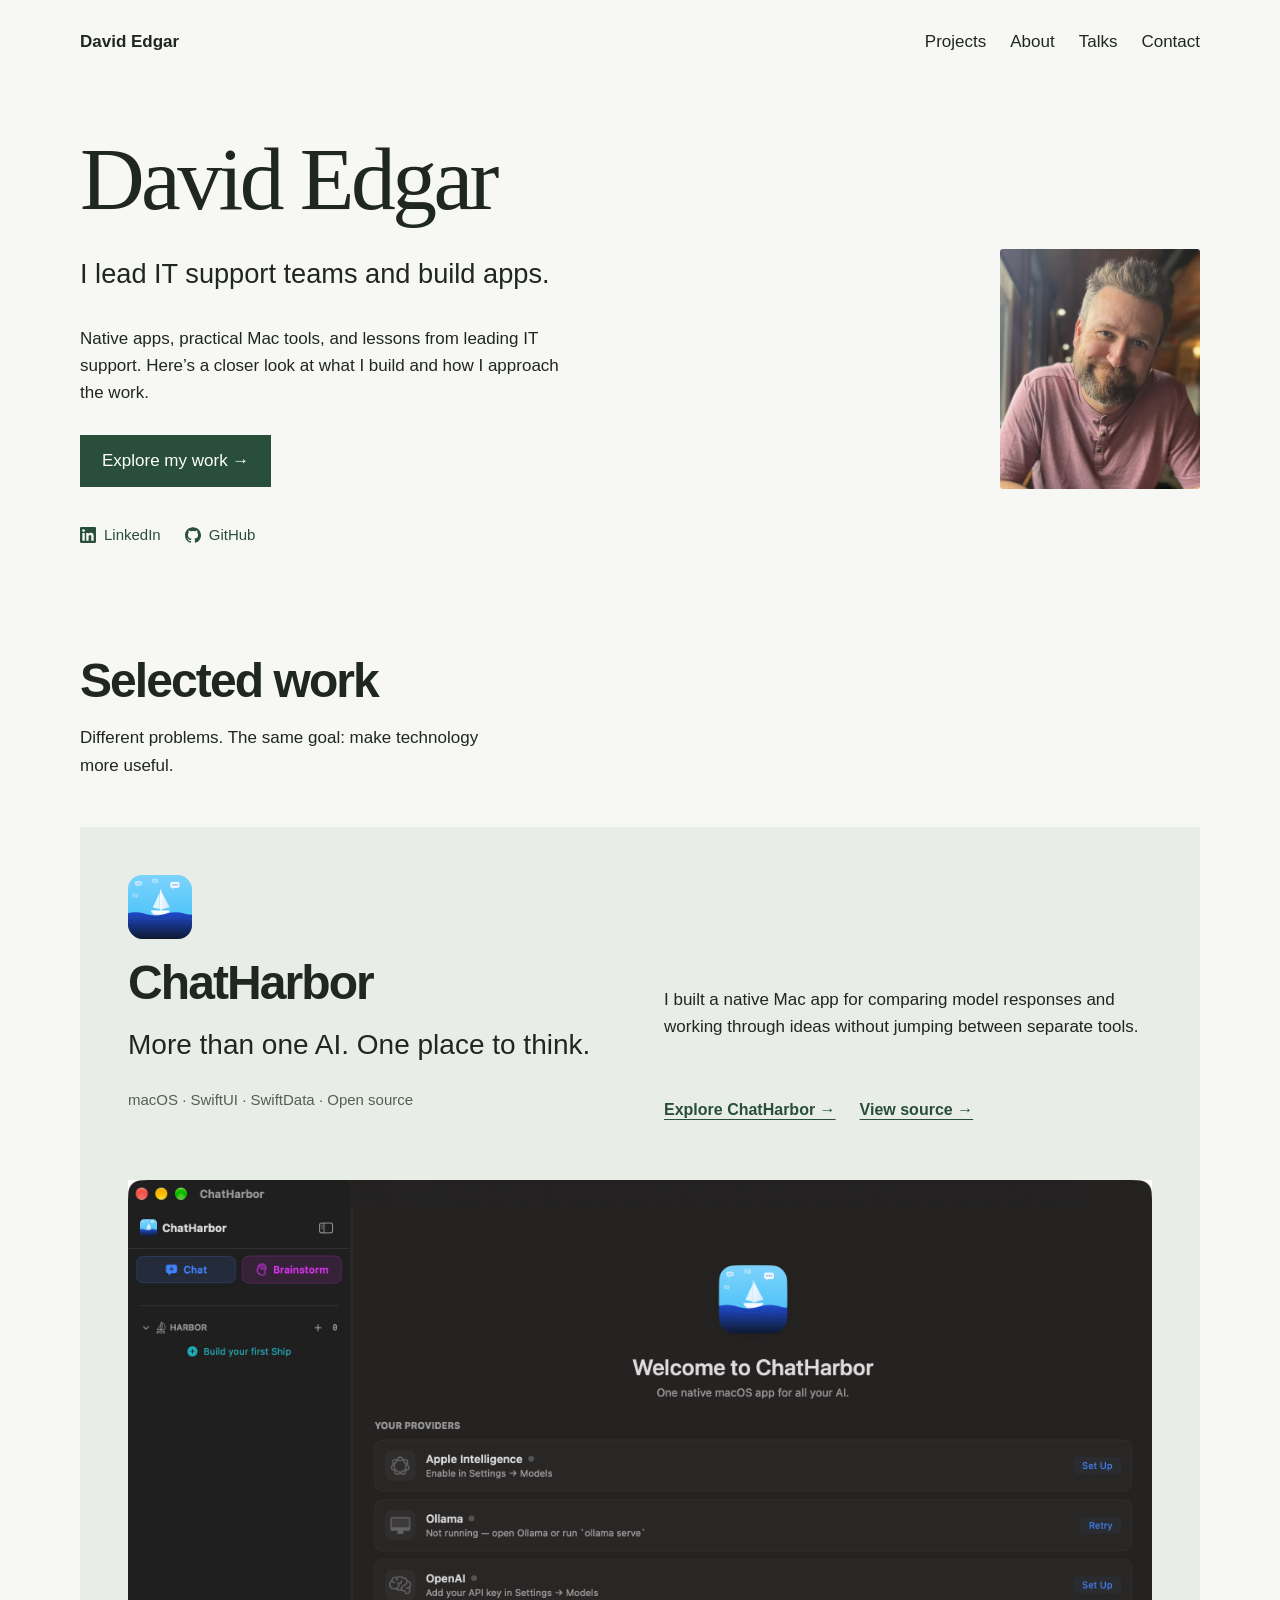
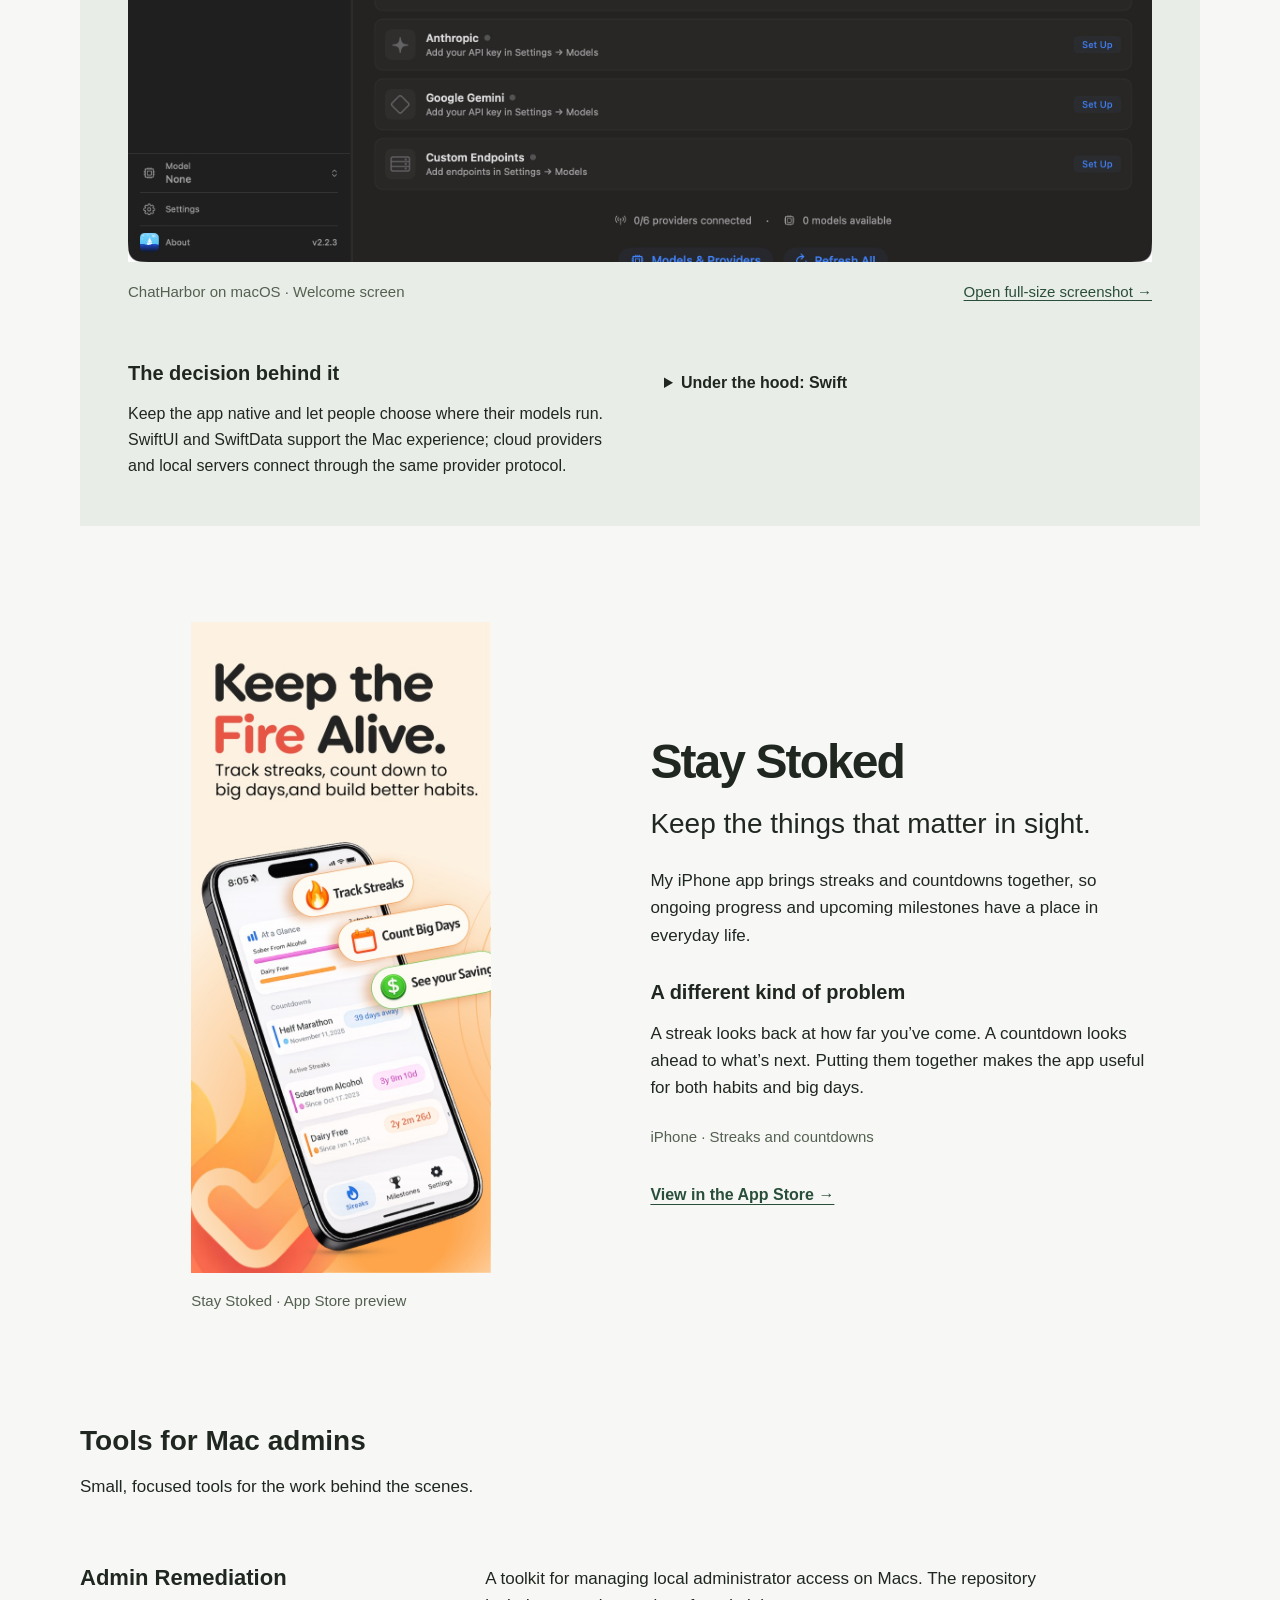
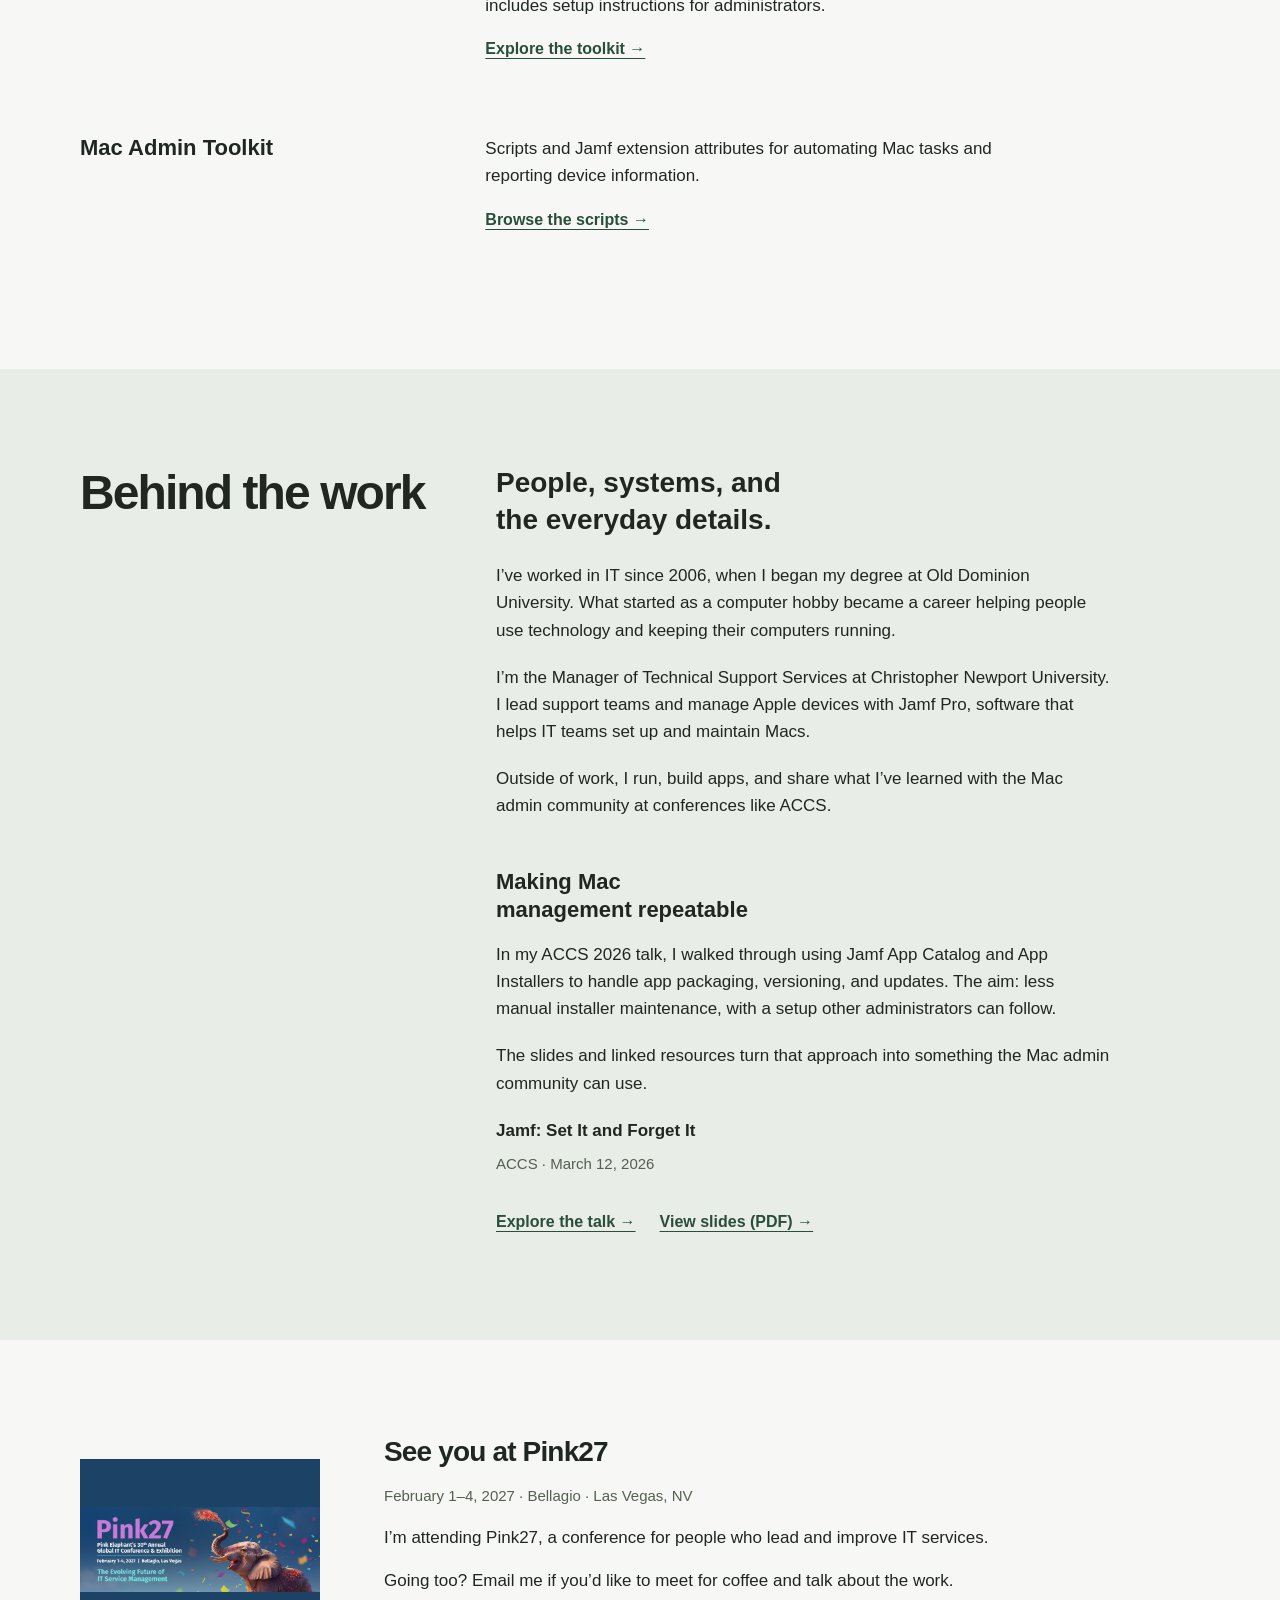
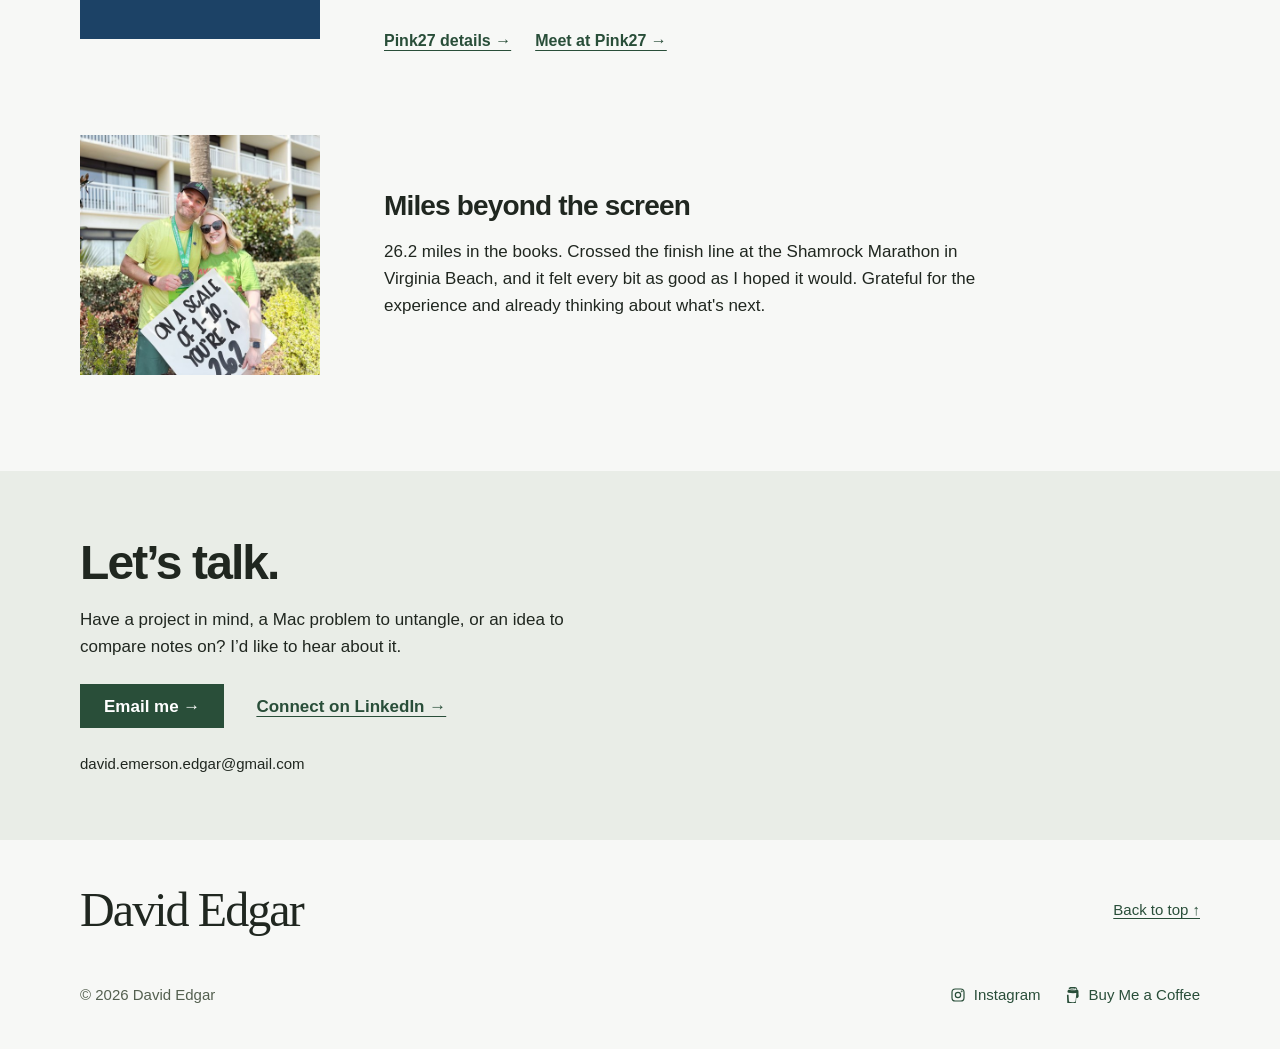
==== docs/index.html @ ba5234af "Reduce homepage portrait download by 93 percent" ====
<!DOCTYPE html>
<html lang="en">
<head>
    <meta charset="UTF-8">
    <meta name="viewport" content="width=device-width, initial-scale=1.0">
    <title>David Edgar | Apps, Mac tools, and IT experience</title>
    <meta name="description" content="Explore apps and Mac administration tools by David Edgar, an IT support leader. Find project downloads, source code, and conference resources.">
    <link rel="canonical" href="https://dedgar.de/">
    <meta property="og:title" content="David Edgar | Apps, Mac tools, and IT experience">
    <meta property="og:description" content="Useful tools, Mac apps, and notes from a career in IT. Explore ChatHarbor and other projects by David Edgar.">
    <meta property="og:image" content="https://dedgar.de/headshot.jpg">
    <meta property="og:url" content="https://dedgar.de/">
    <meta property="og:type" content="website">
    <link rel="icon" type="image/x-icon" href="favicon.ico">
    <link rel="icon" type="image/png" sizes="32x32" href="favicon-32.png">
    <link rel="apple-touch-icon" sizes="180x180" href="apple-touch-icon.png">
    <style>
        :root { --bg:#f7f8f6; --surface:#e9ede7; --text:#202720; --muted:#546050; --accent:#294e39; --light:#fff; }
        * { box-sizing:border-box; margin:0; padding:0; }
        html { scroll-behavior:smooth; scroll-padding-top:90px; }
        body { background:var(--bg); color:var(--text); font-family: -apple-system,BlinkMacSystemFont,"Segoe UI",sans-serif; font-size:17px; line-height:1.6; }
        a { color:var(--accent); text-underline-offset:.22em; }
        a:hover { text-decoration:underline; }
        a:focus-visible,summary:focus-visible { outline:3px solid var(--accent); outline-offset:5px; }
        a:active { transform:translateY(1px); }
        img { max-width:100%; height:auto; }
        h1,h2,h3,h4 { line-height:1.15; text-wrap:balance; }
        p { text-wrap:pretty; }
        .container { width:min(100% - 48px,1120px); margin-inline:auto; }
        .skip-link { position:absolute; top:-100px; left:24px; padding:12px; background:var(--light); z-index:3; }
        .skip-link:focus { top:12px; }
        nav { background:var(--bg); }
        .nav-inner { flex-wrap:wrap; min-height:84px; display:flex; align-items:center; justify-content:space-between; gap:20px; }
        .nav-name { font-weight:650; }
        .nav-links { display:flex; flex-wrap:wrap; gap:12px 24px; }
        .nav-links a { padding:12px 0; text-decoration:none; color:var(--text); }
        .nav-links a:hover { text-decoration:underline; }
        .hero { padding:40px 0 48px; }
        .hero .container { display:grid; grid-template-columns:1fr auto; gap:32px; align-items:center; }
        .hero h1 { grid-column:1/-1; grid-row:1; font-family:Georgia,"Times New Roman",serif; font-weight:400; font-size:clamp(3.5rem,7vw,6rem); letter-spacing:-.04em; line-height:1.04; }
        .hero-photo { grid-column:2; grid-row:2/5; width:160px; height:180px; object-fit:cover; border-radius:3px; }
        .hero-tagline { font-size:clamp(1.2rem,2.3vw,1.7rem); }

        .hero-bio { max-width:58ch; }
        .hero-action { justify-self:start; padding:12px 22px; background:var(--accent); color:var(--light); text-decoration:none; }
        .social-row { grid-column:1/-1; display:flex; flex-wrap:wrap; gap:12px 28px; }
        .social-row a { min-height:44px; display:inline-flex; gap:8px; align-items:center; padding:8px 0; font-size:15px; text-decoration:none; }
        .social-row a:hover { text-decoration:underline; }
        .social-row svg { width:16px; height:16px; fill:currentColor; }
        .social-row svg.icon { fill:none; }
        .icon { width:1em; height:1em; fill:none; stroke:currentColor; stroke-width:1.8; }
        .section { padding:88px 0; }
        .section-head { margin-bottom:20px; }
        .section-head h2 { font-size:clamp(2rem,4vw,3rem); letter-spacing:-.04em; }
        .macos-intro { margin-bottom:40px; }
        .project-feature { display:grid; grid-template-columns:1fr 1fr; gap:64px; background:var(--surface); padding:40px; }
        .project-summary h3 { font-size:2.5rem; letter-spacing:-.04em; margin:16px 0; }
        .project-summary img { width:80px; height:80px; }
        .project-meta { font-size:16px; color:var(--muted); margin-top:18px; }
        .project-details { list-style:none; }
        .project-details li + li { margin-top:24px; }
        .project-details h4 { font-size:18px; margin-bottom:8px; }
        .project-details p { font-size:16px; }
        .conference-links { display:flex; flex-wrap:wrap; gap:14px 24px; margin-top:24px; }
        .conference-links a { display:inline-flex; align-items:center; min-height:44px; font-weight:600; font-size:16px; }
        details { margin-top:24px; }
        summary { min-height:44px; cursor:pointer; font-weight:600; padding:8px 0; }
        details p { margin-top:12px; }
        .macos-grid { margin-top:28px; display:flex; flex-direction:column; gap:8px; }
        .macos-item { display:grid; grid-template-columns:1fr 1.3fr; gap:24px; padding:24px; color:var(--text); text-decoration:none; transition:background .2s; }
        .macos-item:hover { background:var(--surface); }
        .macos-item h3 { font-size:20px; text-decoration:underline; text-underline-offset:.22em; }
        .section-alt { background:var(--surface); }
        #about .container { display:grid; grid-template-columns:1fr 2fr; gap:48px; }
        .about-box p { max-width:65ch; margin-bottom:20px; }
        .about-box h3 { font-size:24px; margin-bottom:24px; }
        .speaking-row { margin-top:40px; }
        .speaking-row h4 { font-size:20px; margin-bottom:16px; }
        .speaking-link { display:flex; flex-wrap:wrap; align-items:center; gap:12px; }
        .speaking-link svg { flex-shrink:0; }
        .speaking-date { font-size:14px; }
        .announcement { padding:88px 0; }
        .announcement-inner { display:grid; grid-template-columns:280px 1fr; gap:48px; align-items:center; }
        .announcement-inner + .announcement-inner { margin-top:72px; }
        .announcement-img { width:280px; height:280px; object-fit:cover; }
        .announcement-img.conference-logo { height:210px; object-fit:contain; background:#1c4266; }
        .announcement-content h2,.announcement-content h3 { font-size:28px; margin-bottom:16px; letter-spacing:-.03em; }
        .announcement-content p + p { margin-top:16px; }
        .conference-meta { display:block; margin-bottom:16px; color:var(--muted); font-size:15px; }
        #contact { background:var(--surface); }
        .contact-grid { display:flex; flex-wrap:wrap; gap:32px 64px; margin-top:32px; }
        .contact-card { text-decoration:none; }
        .contact-info h3 { font-size:17px; margin-bottom:12px; }
        .contact-info p { font-size:clamp(17px,2vw,24px); overflow-wrap:anywhere; }
        footer { padding:32px 0; font-size:15px; }
        @media(min-width:900px) { .project-summary { position:sticky; top:32px; align-self:start; } }
        @media(max-width:700px) {
            .container { width:calc(100% - 40px); }
            .nav-inner { min-height:72px; gap:12px; }
            .nav-links { gap:18px; font-size:15px; }
            .hero { padding:36px 0 56px; }
            .hero .container { gap:24px; grid-template-columns:minmax(0,1fr) 80px; }
            .hero h1 { font-size:clamp(3.2rem,12vw,5rem); }
            .hero-photo { width:80px; height:90px; grid-row:2; grid-column:2; }
            .hero-tagline { grid-row:2; grid-column:1; }
            .hero-bio,.hero-action { grid-column:1/-1; }
            .section,.announcement { padding:56px 0; }
            .project-feature { grid-template-columns:1fr; gap:32px; padding:24px; }
            .macos-item { grid-template-columns:1fr; gap:8px; padding:20px 0; }
            #about .container { grid-template-columns:1fr; gap:16px; }
            .announcement-inner { grid-template-columns:1fr; gap:24px; }
            .announcement-img { width:100%; height:300px; object-position:center 35%; }
            .announcement-img.conference-logo { height:auto; }
            .social-row { gap:8px 20px; }
        }
        @media(prefers-reduced-motion:reduce) { html { scroll-behavior:auto; } *,*::before,*::after { transition:none!important; } }
    </style>
    <link rel="stylesheet" href="tokens.css">
    <link rel="stylesheet" href="portfolio.css">
</head>
<body>
<a class="skip-link" href="#main">Skip to content</a>

<!-- ─── Nav ──────────────────────────────────────────── -->
<nav id="navbar" aria-label="Main navigation">
    <div class="nav-inner container">
        <span class="nav-name">David Edgar</span>
        <div class="nav-links">
            <a href="#macos">Projects</a>
            <a href="#about">About</a>
            <a href="#speaking">Talks</a>
            <a href="#contact">Contact</a>
        </div>
    </div>
</nav>

<!-- ─── Hero ─────────────────────────────────────────── -->
<main id="main" tabindex="-1">
<section class="hero" id="top">
    <div class="container">
        <div class="hero-photo"><img src="headshot-600.webp" alt="David Edgar" width="600" height="800" fetchpriority="high"></div>
        <h1>David Edgar</h1>
        <p class="hero-tagline">I lead IT support teams and build apps.</p>
        <p class="hero-bio">Native apps, practical Mac tools, and lessons from leading IT support. Here’s a closer look at what I build and how I approach the work.</p>
        <a class="hero-action" href="#macos">Explore my work &rarr;</a>
        <div class="social-row">
            <a href="https://www.linkedin.com/in/davidedgarcnu/" rel="noopener">
                <svg aria-hidden="true" focusable="false" viewBox="0 0 24 24"><path d="M20.447 20.452h-3.554v-5.569c0-1.328-.027-3.037-1.852-3.037-1.853 0-2.136 1.445-2.136 2.939v5.667H9.351V9h3.414v1.561h.046c.477-.9 1.637-1.85 3.37-1.85 3.601 0 4.267 2.37 4.267 5.455v6.286zM5.337 7.433a2.062 2.062 0 01-2.063-2.065 2.064 2.064 0 112.063 2.065zm1.782 13.019H3.555V9h3.564v11.452zM22.225 0H1.771C.792 0 0 .774 0 1.729v20.542C0 23.227.792 24 1.771 24h20.451C23.2 24 24 23.227 24 22.271V1.729C24 .774 23.2 0 22.222 0h.003z"/></svg>
                LinkedIn
            </a>
            <a href="https://github.com/d-edgar" rel="noopener">
                <svg aria-hidden="true" focusable="false" viewBox="0 0 24 24"><path d="M12 .297c-6.63 0-12 5.373-12 12 0 5.303 3.438 9.8 8.205 11.385.6.113.82-.258.82-.577 0-.285-.01-1.04-.015-2.04-3.338.724-4.042-1.61-4.042-1.61C4.422 18.07 3.633 17.7 3.633 17.7c-1.087-.744.084-.729.084-.729 1.205.084 1.838 1.236 1.838 1.236 1.07 1.835 2.809 1.305 3.495.998.108-.776.417-1.305.76-1.605-2.665-.3-5.466-1.332-5.466-5.93 0-1.31.465-2.38 1.235-3.22-.135-.303-.54-1.523.105-3.176 0 0 1.005-.322 3.3 1.23.96-.267 1.98-.399 3-.405 1.02.006 2.04.138 3 .405 2.28-1.552 3.285-1.23 3.285-1.23.645 1.653.24 2.873.12 3.176.765.84 1.23 1.91 1.23 3.22 0 4.61-2.805 5.625-5.475 5.92.42.36.81 1.096.81 2.22 0 1.606-.015 2.896-.015 3.286 0 .315.21.69.825.57C20.565 22.092 24 17.592 24 12.297c0-6.627-5.373-12-12-12"/></svg>
                GitHub
            </a>
        </div>
    </div>
</section>

<!-- ─── macOS & Apple ─────────────────────────────────── -->
<section class="section" id="macos">
    <div class="container">
        <div class="section-head"><h2>Selected work</h2></div>
        <p class="work-intro">Different problems. The same goal: make technology more useful.</p>
        <article class="project-feature" aria-labelledby="chatharbor-title">
            <div class="project-summary">
                <img src="chatharbor-icon.png" alt="" width="80" height="80" loading="lazy">
                <h3 id="chatharbor-title">ChatHarbor</h3>
                <p class="project-lead">More than one AI. One place to think.</p>
                <p>I built a native Mac app for comparing model responses and working through ideas without jumping between separate tools.</p>
                <p class="project-meta">macOS · SwiftUI · SwiftData · Open source</p>
                <div class="project-links">
                    <a href="https://chatharbor.app">Explore ChatHarbor &rarr;</a>
                    <a href="https://github.com/d-edgar/ChatHarbor">View source &rarr;</a>
                </div>
            </div>
            <figure class="app-screenshot">
                <img src="chatharbor-screenshot.jpg" alt="ChatHarbor running on macOS, showing its welcome screen, Chat and Brainstorm navigation, and cloud and local model-provider options" width="2400" height="1600" loading="lazy" decoding="async">
                <figcaption><span>ChatHarbor on macOS · Welcome screen</span><a href="chatharbor-screenshot.jpg">Open full-size screenshot &rarr;</a></figcaption>
            </figure>
            <div class="project-note">
                <div>
                    <h4>The decision behind it</h4>
                    <p>Keep the app native and let people choose where their models run. SwiftUI and SwiftData support the Mac experience; cloud providers and local servers connect through the same provider protocol.</p>
                </div>
                <details class="source-detail">
                    <summary>Under the hood: Swift</summary>
                    <p>A real excerpt from the shared provider interface.</p>
                <pre aria-label="Excerpt from ChatHarbor’s Swift provider interface"><code><span class="code-keyword">func</span> chat(
    model: String,
    messages: [ChatMessage],
    parameters: ChatParameters,
    onToken: <span class="code-keyword">@escaping</span> (String) -&gt; Void
) <span class="code-keyword">async throws</span> -&gt; ChatResult</code></pre>
                    <a href="https://github.com/d-edgar/ChatHarbor/blob/main/ChatHarbor/Services/LLMProvider.swift">Read the provider interface &rarr;</a>
                </details>
            </div>
        </article>

        <article class="stoked-feature" id="stoked" aria-labelledby="stoked-title">
            <figure class="stoked-art">
                <img src="stay-stoked-preview.jpg" alt="Stay Stoked promotional artwork showing its streak and countdown interface" width="640" height="1390" loading="lazy" decoding="async">
                <figcaption>Stay Stoked · App Store preview</figcaption>
            </figure>
            <div class="stoked-copy">
                <h3 id="stoked-title">Stay Stoked</h3>
                <p class="project-lead">Keep the things that matter in sight.</p>
                <p>My iPhone app brings streaks and countdowns together, so ongoing progress and upcoming milestones have a place in everyday life.</p>
                <h4>A different kind of problem</h4>
                <p>A streak looks back at how far you’ve come. A countdown looks ahead to what’s next. Putting them together makes the app useful for both habits and big days.</p>
                <p class="project-meta">iPhone · Streaks and countdowns</p>
                <div class="project-links"><a href="https://apps.apple.com/us/app/stay-stoked/id6760155330">View in the App Store &rarr;</a></div>
            </div>
        </article>

        <div class="tools-section">
            <h3>Tools for Mac admins</h3>
            <p>Small, focused tools for the work behind the scenes.</p>
            <div class="tool-row">
                <h4>Admin Remediation</h4>
                <div><p>A toolkit for managing local administrator access on Macs. The repository includes setup instructions for administrators.</p><a href="https://github.com/d-edgar/macosadminremediation">Explore the toolkit &rarr;</a></div>
            </div>
            <div class="tool-row">
                <h4>Mac Admin Toolkit</h4>
                <div><p>Scripts and Jamf extension attributes for automating Mac tasks and reporting device information.</p><a href="https://github.com/d-edgar/mac_admin_toolkit">Browse the scripts &rarr;</a></div>
            </div>
        </div>
    </div>
</section>

<!-- ─── About ────────────────────────────────────────── -->
<section class="section section-alt" id="about">
    <div class="container">
        <div class="section-head">
            <h2>Behind the work</h2>
        </div>
        <div class="about-box">
            <h3>People, systems, and the everyday details.</h3>
            <p>I’ve worked in IT since 2006, when I began my degree at Old Dominion University. What started as a computer hobby became a career helping people use technology and keeping their computers running.</p>
            <p>I’m the Manager of Technical Support Services at Christopher Newport University. I lead support teams and manage Apple devices with Jamf Pro, software that helps IT teams set up and maintain Macs.</p>
            <p>Outside of work, I run, build apps, and share what I’ve learned with the Mac admin community at conferences like ACCS.</p>
            <div class="speaking-row" id="speaking">
                <h4>Making Mac management repeatable</h4>
                <p>In my ACCS 2026 talk, I walked through using Jamf App Catalog and App Installers to handle app packaging, versioning, and updates. The aim: less manual installer maintenance, with a setup other administrators can follow.</p>
                <p>The slides and linked resources turn that approach into something the Mac admin community can use.</p>
                <p class="talk-title">Jamf: Set It and Forget It</p>
                <time class="speaking-date" datetime="2026-03-12">ACCS · March 12, 2026</time>
                <div class="project-links"><a href="accs2026.html">Explore the talk &rarr;</a><a href="accs-jamf-presentation.pdf">View slides (PDF) &rarr;</a></div>
            </div>
        </div>
    </div>
</section>

<!-- ─── Announcement ─────────────────────────────────── -->
<section class="announcement">
    <div class="container">
        <article class="announcement-inner" aria-labelledby="pink27-heading">
            <!-- Official Pink27 artwork: https://www.pinkelephant.com/uploadedimages/Conferences/pink27/covers/itsm-the-next-generation-cover.png -->
            <img src="pink27-logo.png" alt="Pink27 — Pink Elephant's 30th Annual Global IT Conference and Exhibition" class="announcement-img conference-logo" width="240" height="180" loading="lazy">
            <div class="announcement-content">
                <h2 id="pink27-heading">See you at Pink27</h2>
                <span class="conference-meta"><time datetime="2027-02-01">February 1</time>–<time datetime="2027-02-04">4, 2027</time> &middot; Bellagio &middot; Las Vegas, NV</span>
                <p>I’m attending Pink27, a conference for people who lead and improve IT services.</p>
                <p>Going too? Email me if you’d like to meet for coffee and talk about the work.</p>
                <div class="conference-links">
                    <a href="https://pinkelephant.com/en-us/Pink27/world-best-ITSM-event" rel="noopener">Pink27 details &rarr;</a>
                    <a href="mailto:david.emerson.edgar@gmail.com?subject=Let%27s%20connect%20at%20Pink27">Meet at Pink27 &rarr;</a>
                </div>
            </div>
        </article>
        <div class="announcement-inner">
            <img src="shamrock-marathon.jpg" alt="David Edgar with a fellow runner after the 2026 Shamrock Marathon" class="announcement-img" width="180" height="180" loading="lazy" decoding="async">
            <div class="announcement-content">
                <h3>Miles beyond the screen</h3>
                <p>26.2 miles in the books. Crossed the finish line at the Shamrock Marathon in Virginia Beach, and it felt every bit as good as I hoped it would. Grateful for the experience and already thinking about what's next.</p>
            </div>
        </div>
    </div>
</section>

<!-- ─── Contact ──────────────────────────────────────── -->
<section class="section" id="contact">
    <div class="container">
        <div class="section-head">
            <h2>Let’s talk.</h2>
        </div>
        <p>Have a project in mind, a Mac problem to untangle, or an idea to compare notes on? I’d like to hear about it.</p>
        <div class="contact-grid">
            <a href="mailto:david.emerson.edgar@gmail.com" class="contact-action">Email me &rarr;</a>
            <a href="https://www.linkedin.com/in/davidedgarcnu/">Connect on LinkedIn &rarr;</a>
        </div>
        <p class="contact-address">david.emerson.edgar@gmail.com</p>
    </div>
</section>

<!-- ─── Footer ───────────────────────────────────────── -->
</main>
<footer>
    <div class="container">
        <div class="footer-main"><span class="footer-name">David Edgar</span><a href="#top">Back to top &uarr;</a></div>
        <div class="footer-meta"><span>&copy; 2026 David Edgar</span><div class="social-row">            <a href="https://www.instagram.com/dedgarva" rel="noopener">
                <svg class="icon" viewBox="0 0 24 24" aria-hidden="true" focusable="false"><rect x="3" y="3" width="18" height="18" rx="5"/><circle cx="12" cy="12" r="4"/><circle cx="17.5" cy="6.5" r=".5"/></svg>
                Instagram
            </a>            <a href="https://buymeacoffee.com/dedgar" rel="noopener">
                <svg aria-hidden="true" focusable="false" viewBox="0 0 24 24"><path d="M20.216 6.415l-.132-.666c-.119-.598-.388-1.163-1.001-1.379-.197-.069-.42-.098-.57-.241-.152-.143-.196-.366-.231-.572-.065-.378-.125-.756-.192-1.133-.057-.325-.102-.69-.25-.987-.195-.4-.597-.634-.996-.788a5.723 5.723 0 00-.626-.194c-1-.263-2.05-.36-3.077-.416a25.834 25.834 0 00-3.7.062c-.915.083-1.88.184-2.75.5-.318.116-.646.256-.888.501-.297.302-.393.77-.177 1.146.154.267.415.456.692.58.36.162.737.284 1.123.366 1.075.238 2.189.331 3.287.37 1.218.05 2.437.01 3.65-.118.299-.033.598-.073.896-.119.352-.054.578-.513.474-.834-.124-.383-.457-.531-.834-.473-.466.074-.96.108-1.382.146-1.177.08-2.358.082-3.536.006a22.228 22.228 0 01-1.157-.107c-.086-.01-.18-.025-.258-.036-.243-.036-.484-.08-.724-.13-.111-.027-.111-.185 0-.212h.005c.277-.06.557-.108.838-.147h.002c.131-.009.263-.032.394-.048a25.076 25.076 0 013.426-.12c.674.019 1.347.067 2.017.144l.228.031c.267.04.533.088.798.145.392.085.895.113 1.07.542.055.137.08.288.111.431l.319 1.484a.237.237 0 01-.199.284h-.003c-.037.006-.075.01-.112.015a36.704 36.704 0 01-4.743.295 37.059 37.059 0 01-4.699-.304c-.14-.017-.293-.042-.417-.06-.326-.048-.649-.108-.973-.161-.393-.065-.768-.032-1.123.161-.29.16-.527.404-.675.701-.154.316-.199.66-.267 1-.069.34-.176.707-.135 1.056.087.753.613 1.365 1.37 1.502a39.69 39.69 0 0011.343.376.483.483 0 01.535.53l-.071.697-1.018 9.907c-.041.41-.047.832-.125 1.237-.122.637-.553 1.028-1.182 1.171-.577.131-1.165.185-1.756.213-.896.042-1.792.025-2.689.006-.585-.012-1.17-.042-1.753-.089-.394-.033-.783-.078-1.166-.15-.642-.12-1.087-.504-1.216-1.15-.098-.492-.131-1.003-.169-1.505-.096-1.266-.187-2.533-.263-3.8-.08-1.354-.152-2.709-.219-4.063a.283.283 0 00-.28-.268 140.43 140.43 0 00-1.878-.024.282.282 0 00-.28.283l.164 3.693.151 3.401c.07 1.59.137 3.18.248 4.768.061.876.16 1.793.682 2.54.498.713 1.25 1.065 2.108 1.196.75.114 1.513.153 2.27.166 1.06.018 2.122.008 3.181-.042.786-.037 1.58-.1 2.342-.304.768-.206 1.367-.642 1.72-1.37.328-.675.42-1.42.498-2.163l.484-4.663.169-1.632c.032-.317.063-.634.092-.952l.008-.086a.285.285 0 01.318-.25c.656.06 1.348.036 1.945-.258.554-.272.913-.76 1.066-1.355.162-.63.164-1.282.14-1.925-.023-.644-.088-1.29-.207-1.924z"/></svg>
                Buy Me a Coffee
            </a></div></div>
    </div>
</footer>

<script data-goatcounter="https://dedgar.goatcounter.com/count"
        async src="https://gc.zgo.at/count.js"></script>
</body>
</html>
---- docs/tokens.css ----
/* Existing dedgar.de palette and typography, shared by the portfolio layer. */
:root {
    --color-paper: #f7f8f6;
    --color-surface: #e9ede7;
    --color-ink: #202720;
    --color-muted: #546050;
    --color-accent: #294e39;
    --color-light: #fff;
    --color-conference: #1c4266;
    --font-display: Georgia, "Times New Roman", serif;
    --font-body: -apple-system, BlinkMacSystemFont, "Segoe UI", sans-serif;
    --font-code: ui-monospace, SFMono-Regular, Menlo, monospace;
    --space-xs: 8px;
    --space-sm: 16px;
    --space-md: 24px;
    --space-lg: 32px;
    --space-xl: 48px;
    --space-2xl: 64px;
    --space-3xl: 96px;
    --text-small: 15px;
    --text-body: 17px;
    --text-lead: clamp(21px, 2.5vw, 28px);
    --text-heading: clamp(30px, 4vw, 48px);
    --text-display: clamp(52px, 7vw, 96px);
    --ease-out: cubic-bezier(.16, 1, .3, 1);
    --dur-short: 150ms;
    --bg: var(--color-paper);
    --surface: var(--color-surface);
    --text: var(--color-ink);
    --muted: var(--color-muted);
    --accent: var(--color-accent);
    --light: var(--color-light);
}
---- docs/portfolio.css ----
/* Hallmark · macrostructure: Portfolio case studies (in-place refinement) · genre: editorial · theme: existing dedgar
 * nav: N9 edge-aligned · footer: Ft1 mast-headed · tone: practical, personal
 * Pre-emit critique: Philosophy 4 · Hierarchy 4 · Execution 4 · Specificity 5 · Restraint 5 · Variety 4
 * Existing palette and type retained at the owner's request. */
html, body { overflow-x: clip; }
body { font-family: var(--font-body); }
h1, h2, h3, h4 { min-width: 0; overflow-wrap: anywhere; font-style: normal; }
a { text-decoration-thickness: .075em; }
a:hover { text-decoration-thickness: .13em; }
a:focus-visible { outline: 3px solid var(--accent); outline-offset: 5px; }
.hero h1 { font-family: var(--font-display); font-size: var(--text-display); }
.hero .container { grid-template-columns: minmax(0, 1fr) 200px; gap: var(--space-md) var(--space-xl); }
.hero { padding: var(--space-xl) 0 var(--space-lg); }
.hero-bio { max-width: 52ch; }
.hero-photo { grid-row: 2 / 5; width: 200px; height: 240px; overflow: clip; }
.hero-photo img { display: block; width: 100%; height: 100%; object-fit: cover; object-position: 60% 22%; transform: scale(1.5); transform-origin: 60% 22%; }
.hero-action { display: inline-flex; align-items: center; min-height: 48px; white-space: nowrap; }
.hero-action:hover { background: var(--text); }
.social-row { gap: var(--space-md); }
.social-row a, .nav-links a, .project-links a, .conference-links a, footer a { white-space: nowrap; }
.nav-links a, .project-links a, .source-figure a, .tool-row a, .contact-grid a, footer a {
    display: inline-flex; align-items: center; min-height: 44px;
}
#macos { padding: var(--space-2xl) 0 var(--space-3xl); }
.section-head { margin-bottom: var(--space-sm); }
.work-intro { margin-bottom: var(--space-xl); max-width: 52ch; }
.project-feature { grid-template-columns: minmax(0, 1fr) minmax(0, 1.1fr); gap: var(--space-xl); padding: var(--space-xl); }
.project-summary { position: static; min-width: 0; }
.project-summary img { width: 64px; height: 64px; }
.project-summary h3, .stoked-copy h3 { font-size: var(--text-heading); margin: var(--space-sm) 0; letter-spacing: -.04em; }
.project-summary p, .stoked-copy p { max-width: 55ch; }
.project-lead { font-size: var(--text-lead); line-height: 1.35; margin-bottom: var(--space-md); }
.project-meta { font-size: var(--text-small); margin-top: var(--space-md); }
.project-links { display: flex; flex-wrap: wrap; gap: var(--space-xs) var(--space-md); margin-top: var(--space-md); font-weight: 600; font-size: 16px; }
.project-feature { grid-template-columns: minmax(0, 1fr); }
.project-summary { display: grid; grid-template-columns: minmax(0, 1fr) minmax(0, 1fr); column-gap: var(--space-xl); }
.project-summary > img, .project-summary > h3, .project-summary > .project-lead { grid-column: 1; }
.project-summary > p:not([class]) { grid-column: 2; grid-row: 2 / 4; align-self: center; }
.project-summary > .project-meta { grid-column: 1; margin-top: 0; }
.project-summary > .project-links { grid-column: 2; grid-row: 4; margin-top: 0; align-items: center; }
.app-screenshot { min-width: 0; }
.app-screenshot img { display: block; width: 100%; height: auto; }
.app-screenshot figcaption { display: flex; flex-wrap: wrap; align-items: center; justify-content: space-between; gap: var(--space-xs) var(--space-md); margin-top: var(--space-xs); font-size: var(--text-small); color: var(--muted); }
.app-screenshot a, .source-detail a { display: inline-flex; align-items: center; min-height: 44px; white-space: nowrap; font-size: var(--text-small); }
.project-note { grid-column: 1 / -1; display: grid; grid-template-columns: minmax(0, 1fr) minmax(0, 1fr); gap: var(--space-xl); align-items: start; }
.project-note h4 { font-size: 20px; margin-bottom: var(--space-sm); }
.project-note p { max-width: 65ch; font-size: 16px; }
.source-detail { min-width: 0; margin-top: 0; }
.source-detail summary { font-size: 16px; }
.source-detail pre { margin-top: var(--space-sm); font-size: 13px; line-height: 1.8; white-space: pre-wrap; overflow-wrap: anywhere; }
.source-detail code { font-family: var(--font-code); }
.code-keyword { color: var(--accent); font-weight: 700; }
.source-detail a { margin-top: var(--space-sm); }
.stoked-feature { display: grid; grid-template-columns: minmax(0, .85fr) minmax(0, 1fr); align-items: center; gap: var(--space-3xl); padding: var(--space-3xl) var(--space-xl); }
.stoked-art { width: min(100%, 300px); margin-inline: auto; }
.stoked-art img { display: block; width: 100%; height: auto; }
.stoked-art figcaption { margin-top: var(--space-sm); color: var(--muted); font-size: var(--text-small); }
.stoked-copy h4 { font-size: 20px; margin: var(--space-lg) 0 var(--space-sm); }
.tools-section { padding-top: var(--space-sm); }
.tools-section > h3 { font-size: var(--text-lead); margin-bottom: var(--space-sm); }
.tools-section > p { margin-bottom: var(--space-lg); }
.tool-row { display: grid; grid-template-columns: minmax(0, 1fr) minmax(0, 2fr); gap: var(--space-xl); padding: var(--space-lg) 0; }
.tool-row h4 { font-size: 22px; }
.tool-row p { max-width: 60ch; }
.tool-row a { margin-top: var(--space-xs); white-space: nowrap; font-weight: 600; font-size: 16px; }
#about { padding: var(--space-3xl) 0; }
#about .container { grid-template-columns: minmax(0, 1fr) minmax(0, 2fr); gap: var(--space-2xl); }
.about-box h3 { max-width: 23ch; font-size: var(--text-lead); line-height: 1.3; }
.speaking-row { margin-top: var(--space-xl); }
.speaking-row h4 { font-size: 22px; max-width: 28ch; line-height: 1.3; }
.about-box .talk-title { font-weight: 600; margin-bottom: var(--space-xs); }
.speaking-date { display: block; color: var(--muted); font-size: var(--text-small); }
.announcement { padding: var(--space-3xl) 0; }
.announcement-inner { grid-template-columns: 240px minmax(0, 1fr); gap: var(--space-2xl); }
.announcement-img { width: 240px; height: 240px; }
.announcement-img.conference-logo { background: var(--color-conference); height: 180px; }
.announcement-content { max-width: 65ch; }
.announcement-content h2, .announcement-content h3 { font-size: var(--text-lead); }
.conference-links { gap: var(--space-xs) var(--space-md); }
#contact { padding: var(--space-2xl) 0; }
#contact > .container > p { max-width: 55ch; }
.contact-grid { align-items: center; gap: var(--space-sm) var(--space-lg); margin-top: var(--space-md); font-weight: 600; }
.contact-grid a { white-space: nowrap; }
.contact-action { padding: var(--space-xs) var(--space-md); background: var(--accent); color: var(--light); text-decoration: none; }
.contact-action:hover { background: var(--text); }
.contact-address { margin-top: var(--space-md); overflow-wrap: anywhere; font-size: var(--text-small); }
.footer-main, .footer-meta { display: flex; flex-wrap: wrap; justify-content: space-between; align-items: center; gap: var(--space-sm); }
.footer-name { font-family: var(--font-display); font-size: clamp(32px, 4vw, 48px); letter-spacing: -.04em; }
.footer-meta { margin-top: var(--space-md); color: var(--muted); }
@media (max-width: 900px) {
    .project-feature { padding: var(--space-lg); gap: var(--space-lg); grid-template-columns: minmax(0, 1fr); }
    .project-summary { display: block; }
    .project-summary > .project-meta, .project-summary > .project-links { margin-top: var(--space-md); }
    .project-note { grid-template-columns: minmax(0, 1fr); gap: var(--space-sm); }
    .stoked-feature { gap: var(--space-xl); padding: var(--space-2xl) 0; }
}
@media (max-width: 700px) {
    .hero { padding-top: var(--space-lg); }
    .hero .container { grid-template-columns: minmax(0, 1fr) 104px; gap: var(--space-md); }
    .hero-photo { grid-row: 2; width: 104px; height: 124px; }
    .hero h1 { font-size: clamp(48px, 12vw, 72px); }
    .hero-tagline { font-size: 20px; }
    .hero-bio, .hero-action { grid-column: 1 / -1; }
    #macos { padding: var(--space-xl) 0 var(--space-2xl); }
    .project-feature { padding: var(--space-md); }

    .stoked-feature { grid-template-columns: minmax(0, 1fr); gap: var(--space-lg); }
    .stoked-art { width: min(100%, 260px); }
    .stoked-copy { grid-row: 1; }
    .stoked-copy h3 { margin-top: 0; }
    .tool-row { grid-template-columns: minmax(0, 1fr); gap: var(--space-sm); padding: var(--space-md) 0; }
    #about { padding: var(--space-2xl) 0; }
    #about .container { grid-template-columns: minmax(0, 1fr); gap: var(--space-md); }
    .announcement { padding: var(--space-2xl) 0; }
    .announcement-inner { grid-template-columns: minmax(0, 1fr); gap: var(--space-md); }
    .announcement-img { width: 100%; height: 280px; }
    .announcement-img.conference-logo { height: auto; }
    .footer-meta { align-items: start; flex-direction: column; }
    .footer-meta .social-row { gap: var(--space-sm); }
}
@media (prefers-reduced-motion: reduce) {
    html { scroll-behavior: auto; }
    *, *::before, *::after { animation: none !important; transition: none !important; }
}
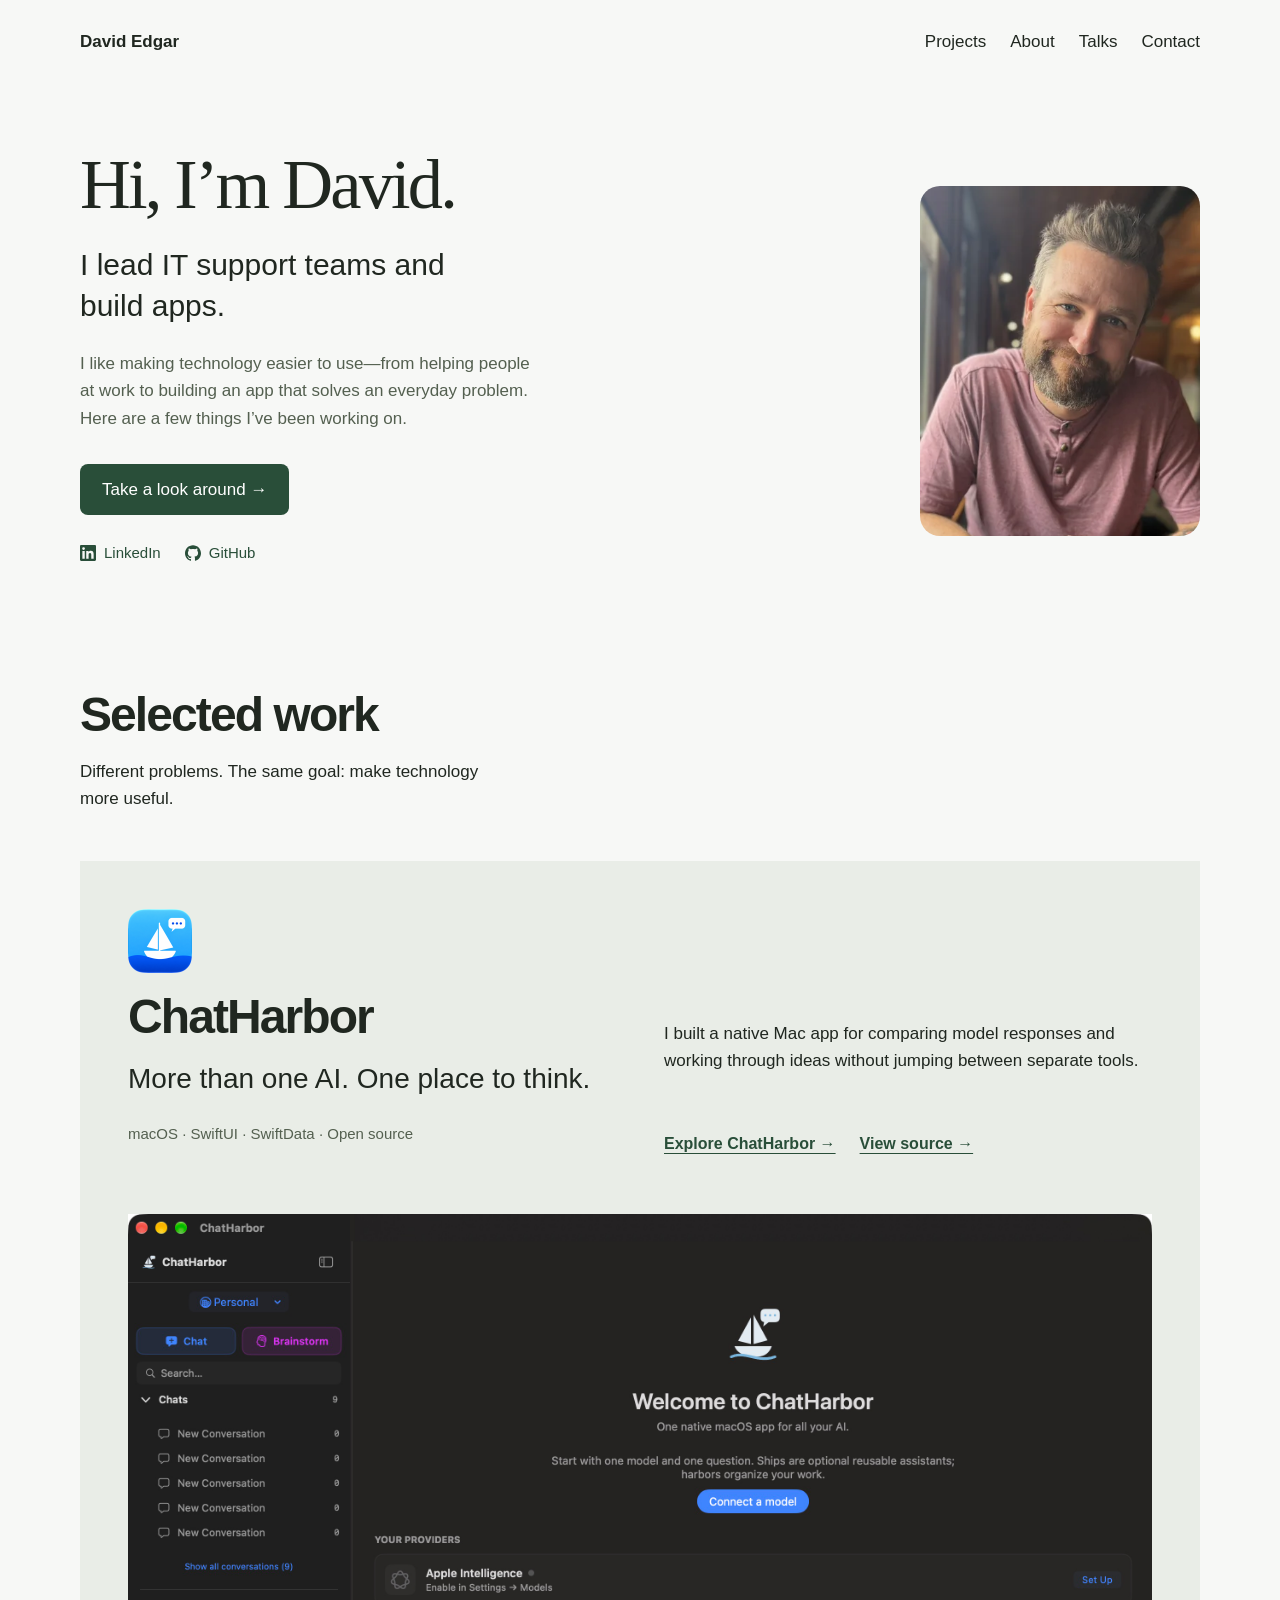
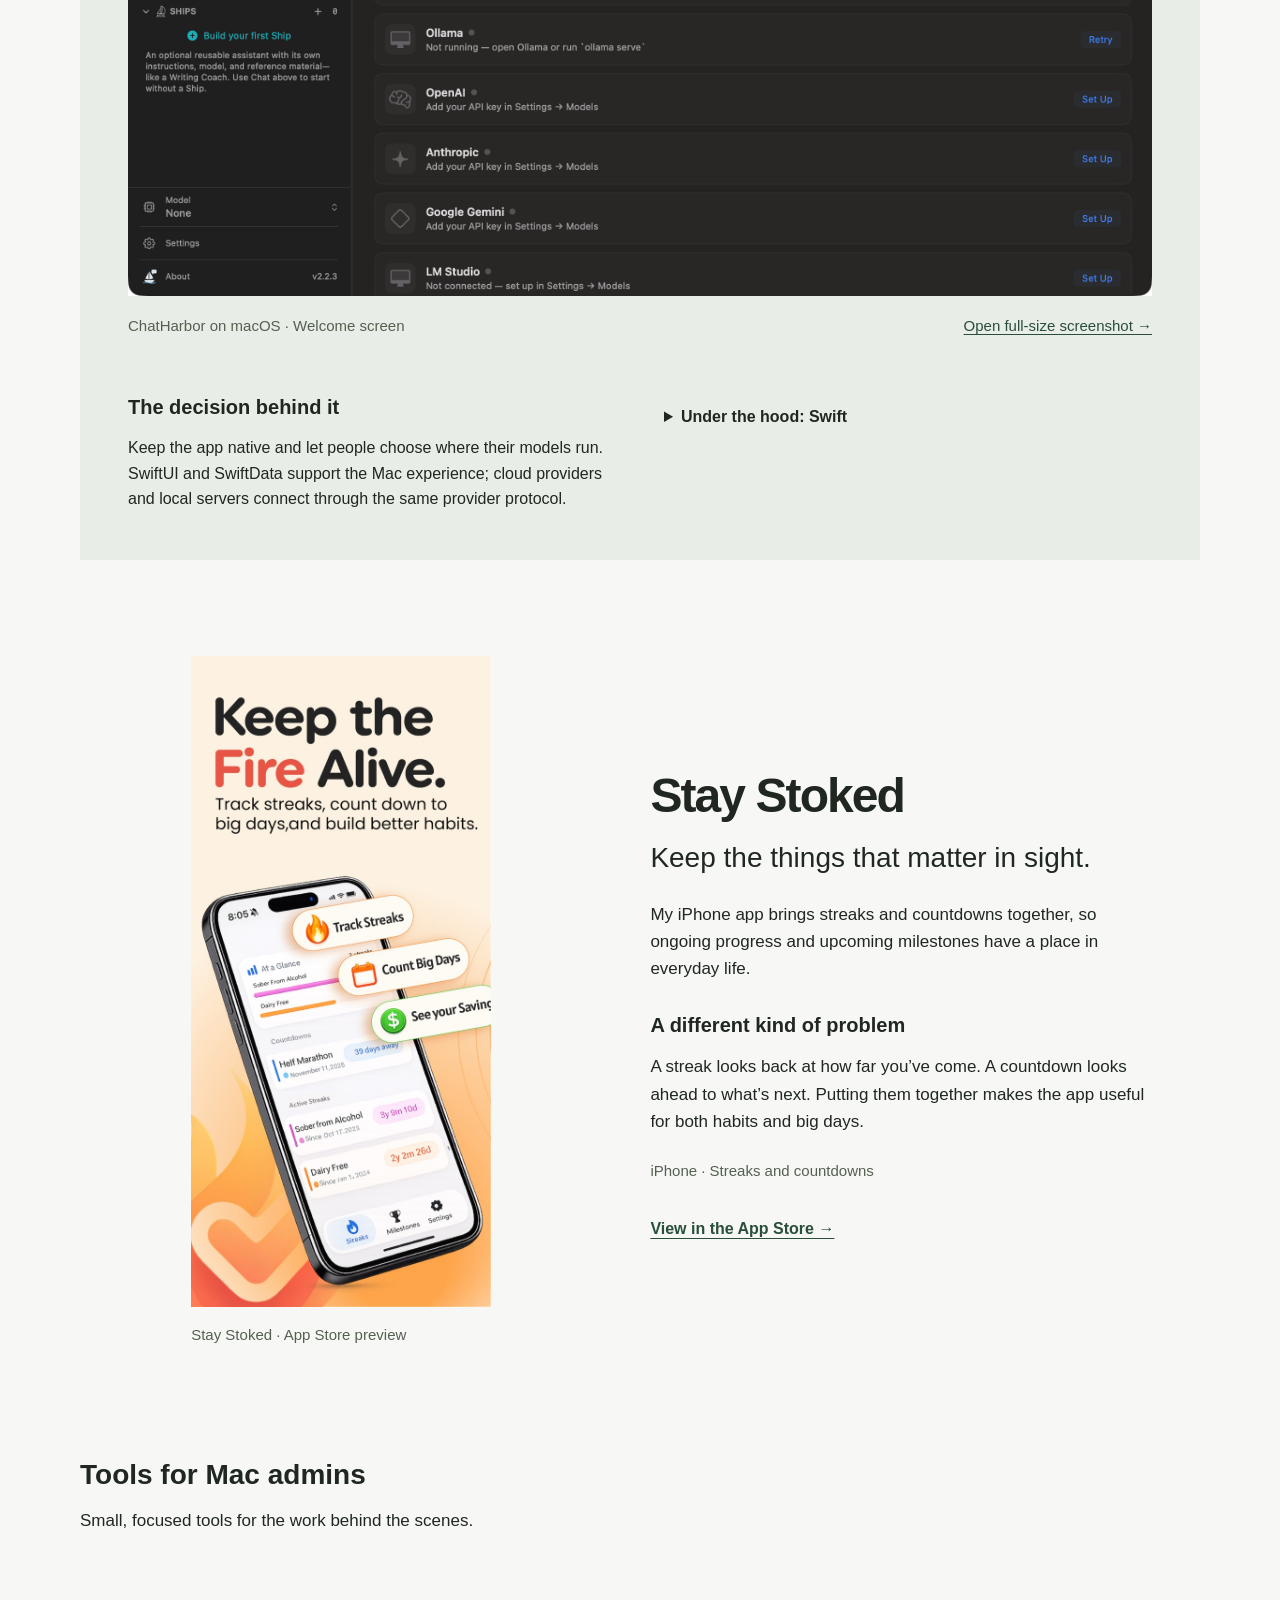
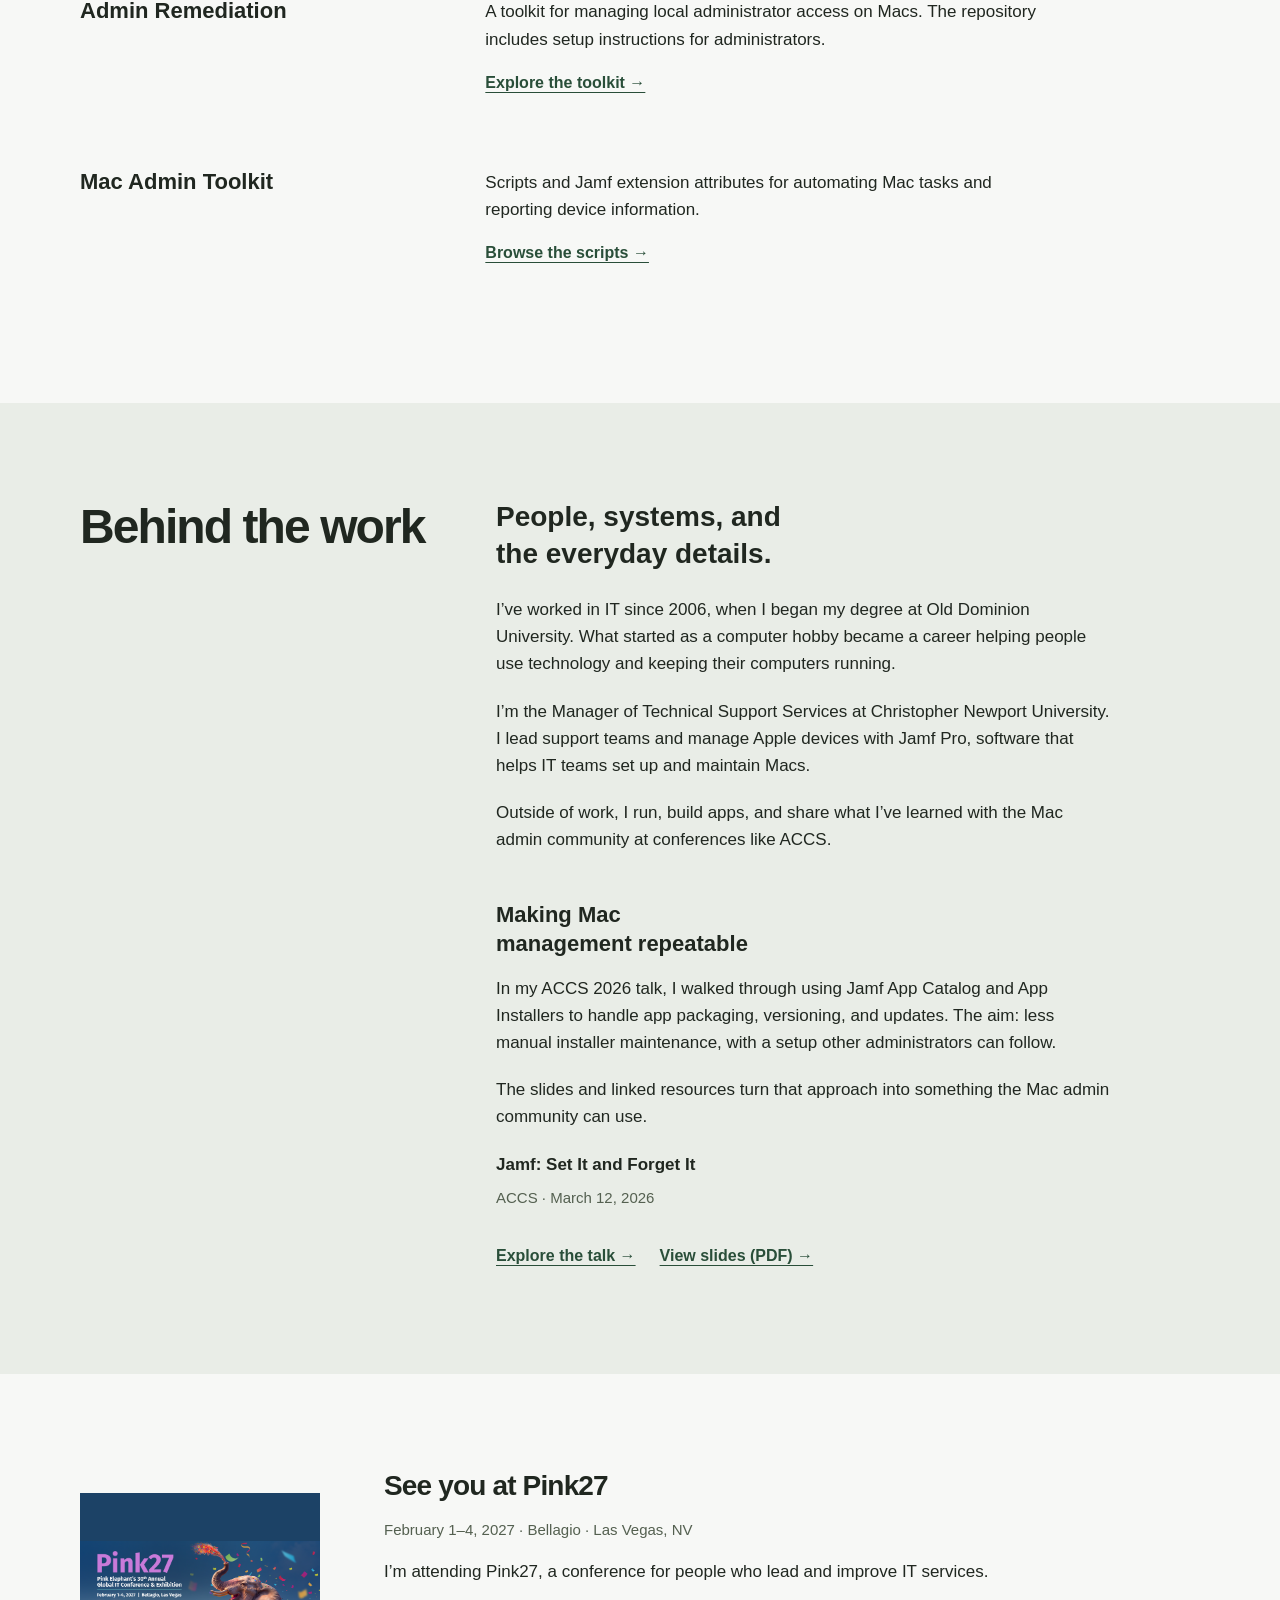
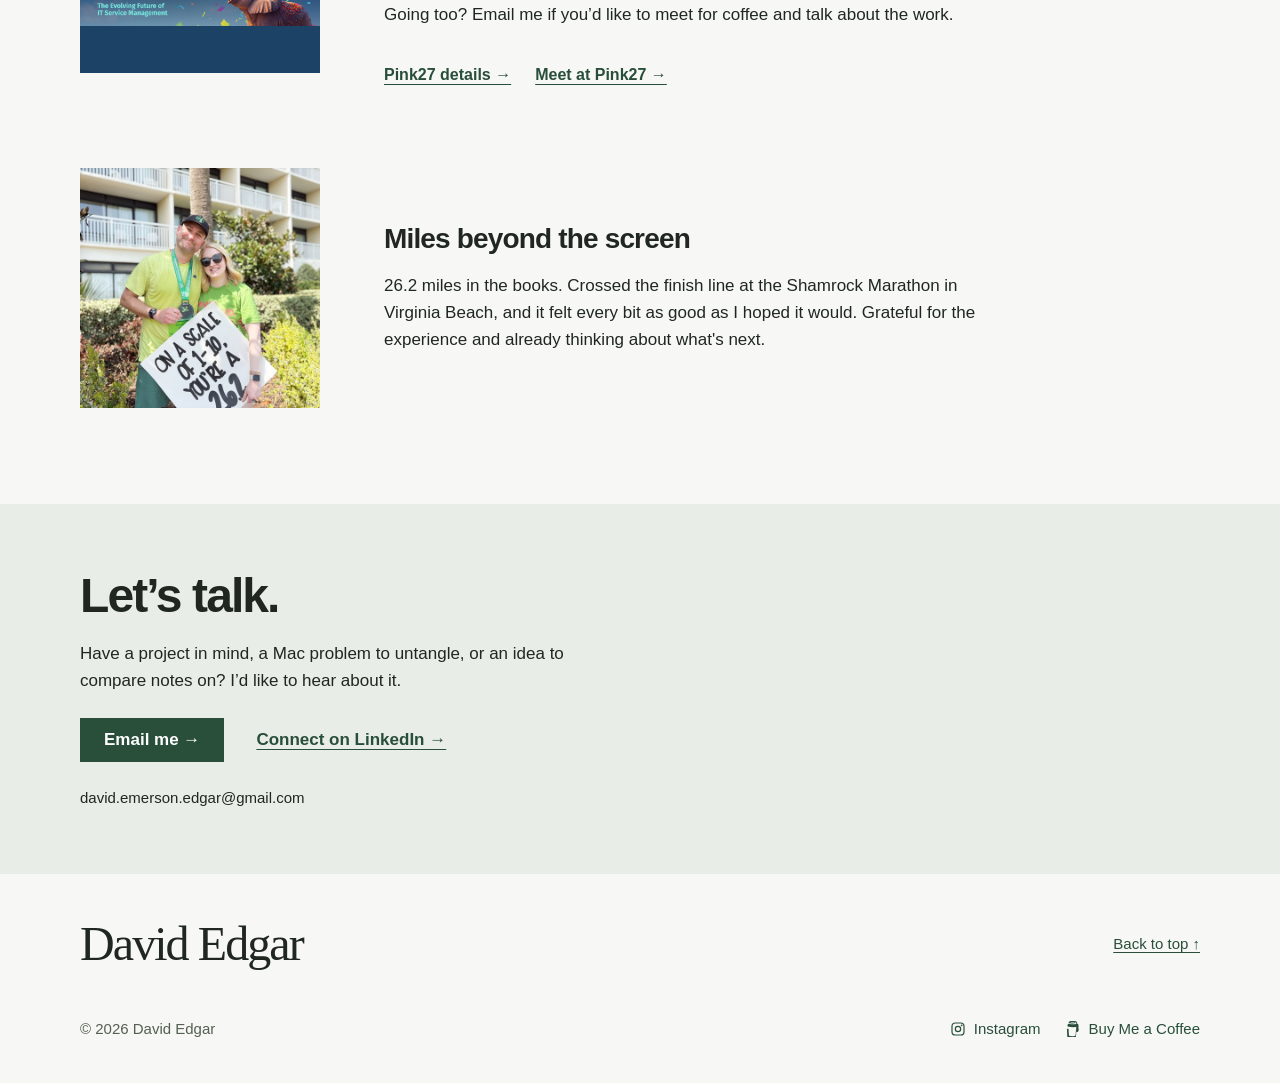
==== commit d503286a: "Make portfolio introduction warmer and bring portrait into the hero" ====
--- a/docs/index.html
+++ b/docs/index.html
@@ -139,10 +139,11 @@
 <section class="hero" id="top">
     <div class="container">
         <div class="hero-photo"><img src="headshot-600.webp" alt="David Edgar" width="600" height="800" fetchpriority="high"></div>
-        <h1>David Edgar</h1>
+        <div class="hero-copy">
+        <h1>Hi, I’m David.</h1>
         <p class="hero-tagline">I lead IT support teams and build apps.</p>
-        <p class="hero-bio">Native apps, practical Mac tools, and lessons from leading IT support. Here’s a closer look at what I build and how I approach the work.</p>
-        <a class="hero-action" href="#macos">Explore my work &rarr;</a>
+        <p class="hero-bio">I like making technology easier to use—from helping people at work to building an app that solves an everyday problem. Here are a few things I’ve been working on.</p>
+        <a class="hero-action" href="#macos">Take a look around &rarr;</a>
         <div class="social-row">
             <a href="https://www.linkedin.com/in/davidedgarcnu/" rel="noopener">
                 <svg aria-hidden="true" focusable="false" viewBox="0 0 24 24"><path d="M20.447 20.452h-3.554v-5.569c0-1.328-.027-3.037-1.852-3.037-1.853 0-2.136 1.445-2.136 2.939v5.667H9.351V9h3.414v1.561h.046c.477-.9 1.637-1.85 3.37-1.85 3.601 0 4.267 2.37 4.267 5.455v6.286zM5.337 7.433a2.062 2.062 0 01-2.063-2.065 2.064 2.064 0 112.063 2.065zm1.782 13.019H3.555V9h3.564v11.452zM22.225 0H1.771C.792 0 0 .774 0 1.729v20.542C0 23.227.792 24 1.771 24h20.451C23.2 24 24 23.227 24 22.271V1.729C24 .774 23.2 0 22.222 0h.003z"/></svg>
@@ -152,6 +153,7 @@
                 <svg aria-hidden="true" focusable="false" viewBox="0 0 24 24"><path d="M12 .297c-6.63 0-12 5.373-12 12 0 5.303 3.438 9.8 8.205 11.385.6.113.82-.258.82-.577 0-.285-.01-1.04-.015-2.04-3.338.724-4.042-1.61-4.042-1.61C4.422 18.07 3.633 17.7 3.633 17.7c-1.087-.744.084-.729.084-.729 1.205.084 1.838 1.236 1.838 1.236 1.07 1.835 2.809 1.305 3.495.998.108-.776.417-1.305.76-1.605-2.665-.3-5.466-1.332-5.466-5.93 0-1.31.465-2.38 1.235-3.22-.135-.303-.54-1.523.105-3.176 0 0 1.005-.322 3.3 1.23.96-.267 1.98-.399 3-.405 1.02.006 2.04.138 3 .405 2.28-1.552 3.285-1.23 3.285-1.23.645 1.653.24 2.873.12 3.176.765.84 1.23 1.91 1.23 3.22 0 4.61-2.805 5.625-5.475 5.92.42.36.81 1.096.81 2.22 0 1.606-.015 2.896-.015 3.286 0 .315.21.69.825.57C20.565 22.092 24 17.592 24 12.297c0-6.627-5.373-12-12-12"/></svg>
                 GitHub
             </a>
+        </div>
         </div>
     </div>
 </section>
--- a/docs/portfolio.css
+++ b/docs/portfolio.css
@@ -8,14 +8,17 @@
 a { text-decoration-thickness: .075em; }
 a:hover { text-decoration-thickness: .13em; }
 a:focus-visible { outline: 3px solid var(--accent); outline-offset: 5px; }
-.hero h1 { font-family: var(--font-display); font-size: var(--text-display); }
-.hero .container { grid-template-columns: minmax(0, 1fr) 200px; gap: var(--space-md) var(--space-xl); }
-.hero { padding: var(--space-xl) 0 var(--space-lg); }
-.hero-bio { max-width: 52ch; }
-.hero-photo { grid-row: 2 / 5; width: 200px; height: 240px; overflow: clip; }
+.hero { padding: var(--space-2xl) 0 var(--space-xl); }
+.hero .container { grid-template-columns: minmax(0, 640px) minmax(200px, 280px); justify-content: space-between; gap: clamp(32px, 6vw, 88px); align-items: center; }
+.hero-copy { grid-column: 1; grid-row: 1; min-width: 0; }
+.hero h1 { font-family: var(--font-display); font-size: clamp(48px, 5.5vw, 76px); margin-bottom: var(--space-md); }
+.hero-tagline { max-width: 28ch; font-size: clamp(23px, 2.4vw, 30px); line-height: 1.35; margin-bottom: var(--space-md); }
+.hero-bio { max-width: 49ch; color: var(--muted); margin-bottom: var(--space-lg); }
+.hero-photo { grid-column: 2; grid-row: 1; width: 100%; height: auto; aspect-ratio: 4 / 5; overflow: clip; border-radius: 20px; }
 .hero-photo img { display: block; width: 100%; height: 100%; object-fit: cover; object-position: 60% 22%; transform: scale(1.5); transform-origin: 60% 22%; }
-.hero-action { display: inline-flex; align-items: center; min-height: 48px; white-space: nowrap; }
+.hero-action { display: inline-flex; align-items: center; min-height: 48px; white-space: nowrap; border-radius: 8px; }
 .hero-action:hover { background: var(--text); }
+.hero .social-row { margin-top: var(--space-sm); }
 .social-row { gap: var(--space-md); }
 .social-row a, .nav-links a, .project-links a, .conference-links a, footer a { white-space: nowrap; }
 .nav-links a, .project-links a, .source-figure a, .tool-row a, .contact-grid a, footer a {
@@ -96,11 +99,11 @@
 }
 @media (max-width: 700px) {
     .hero { padding-top: var(--space-lg); }
-    .hero .container { grid-template-columns: minmax(0, 1fr) 104px; gap: var(--space-md); }
-    .hero-photo { grid-row: 2; width: 104px; height: 124px; }
-    .hero h1 { font-size: clamp(48px, 12vw, 72px); }
-    .hero-tagline { font-size: 20px; }
-    .hero-bio, .hero-action { grid-column: 1 / -1; }
+    .hero .container { grid-template-columns: minmax(0, 1fr); gap: var(--space-md); }
+    .hero-copy { grid-column: 1; grid-row: 2; }
+    .hero-photo { grid-column: 1; grid-row: 1; width: 132px; height: 156px; border-radius: 16px; }
+    .hero h1 { font-size: clamp(44px, 10vw, 64px); margin-bottom: var(--space-sm); }
+    .hero-tagline { font-size: 23px; }
     #macos { padding: var(--space-xl) 0 var(--space-2xl); }
     .project-feature { padding: var(--space-md); }
 
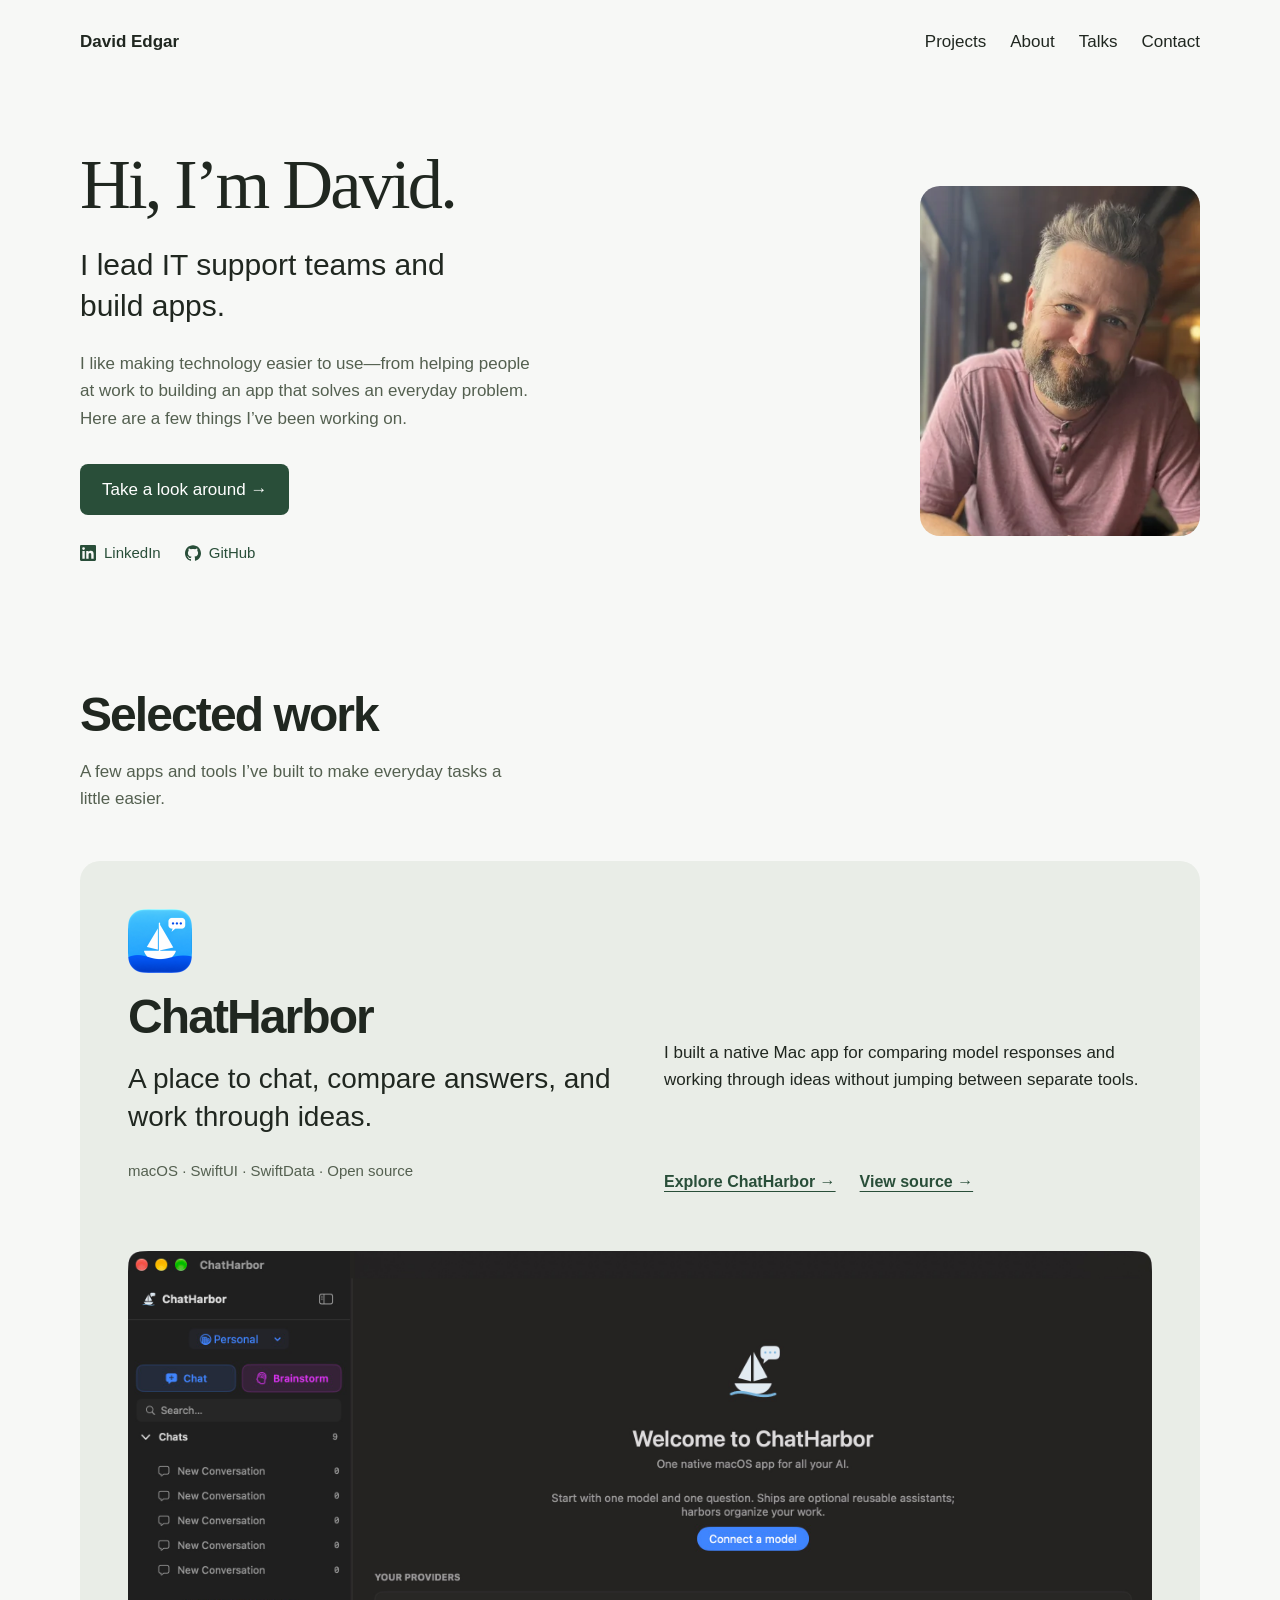
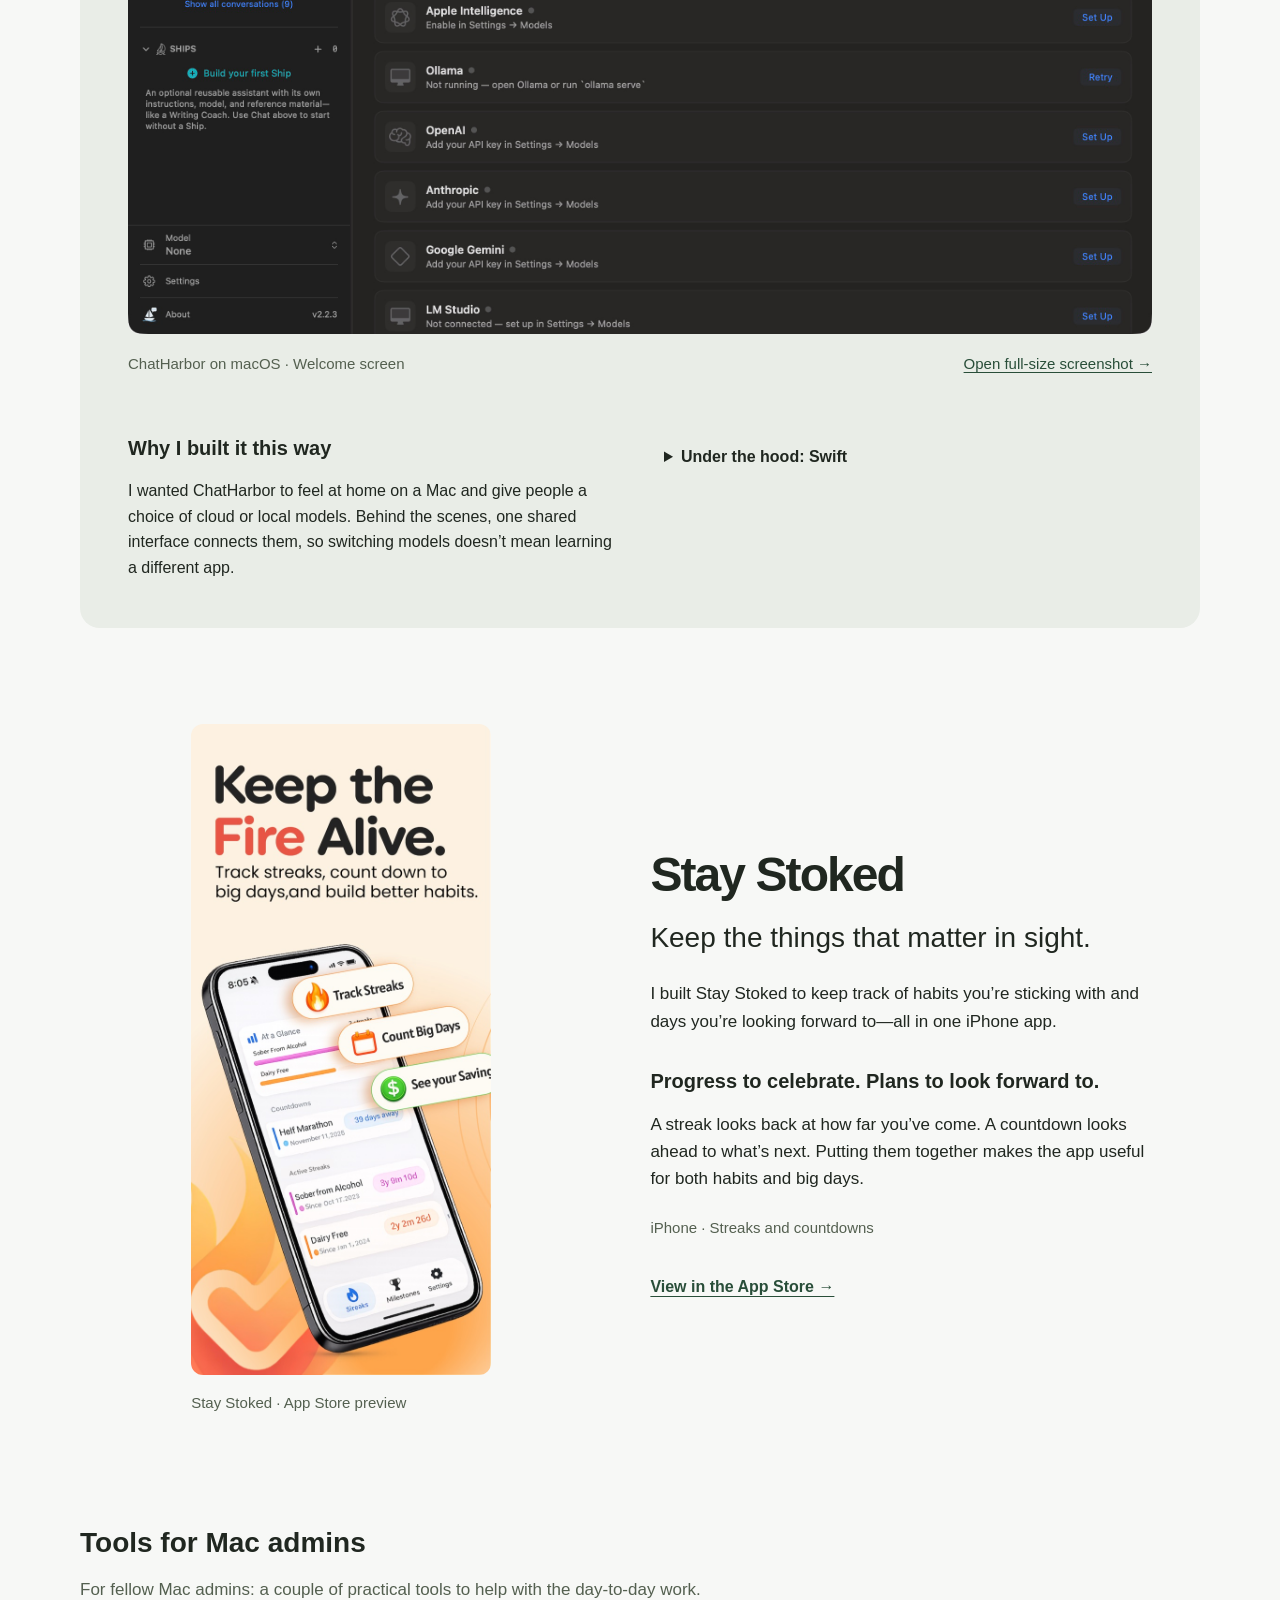
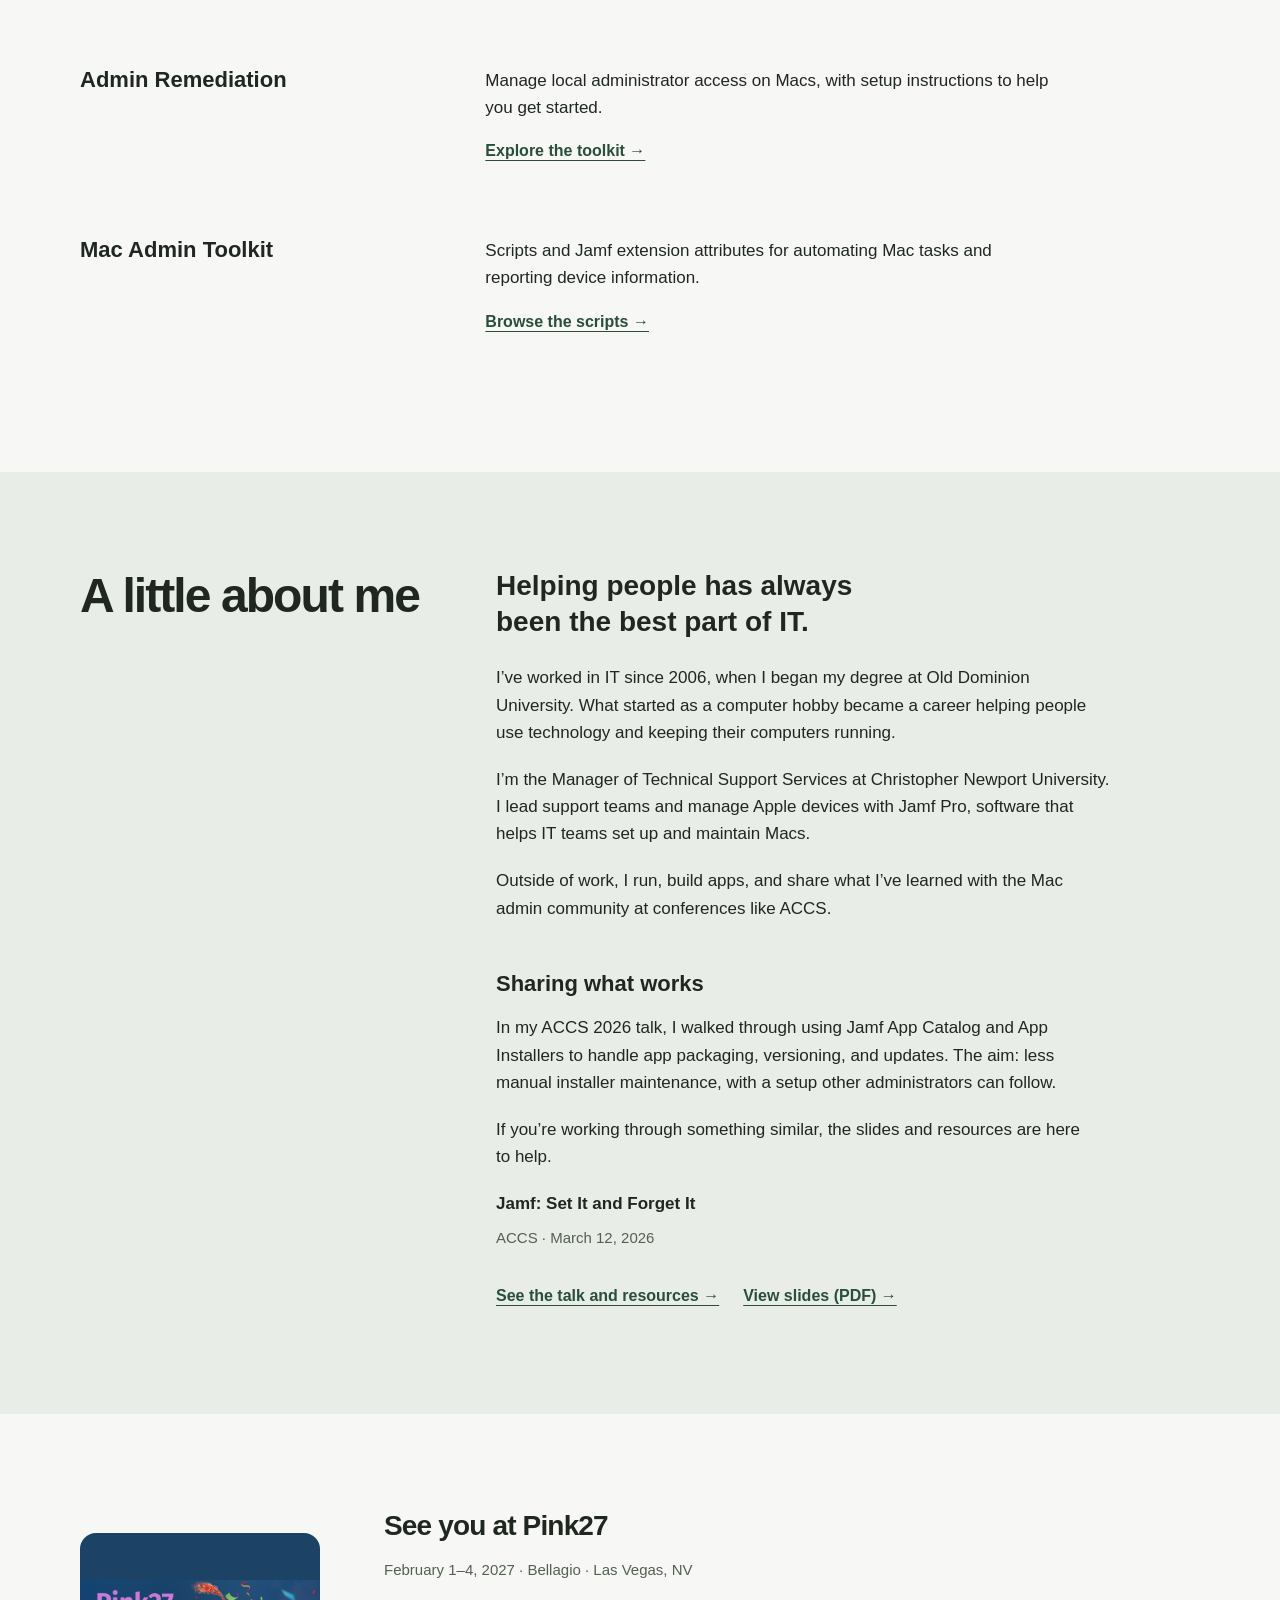
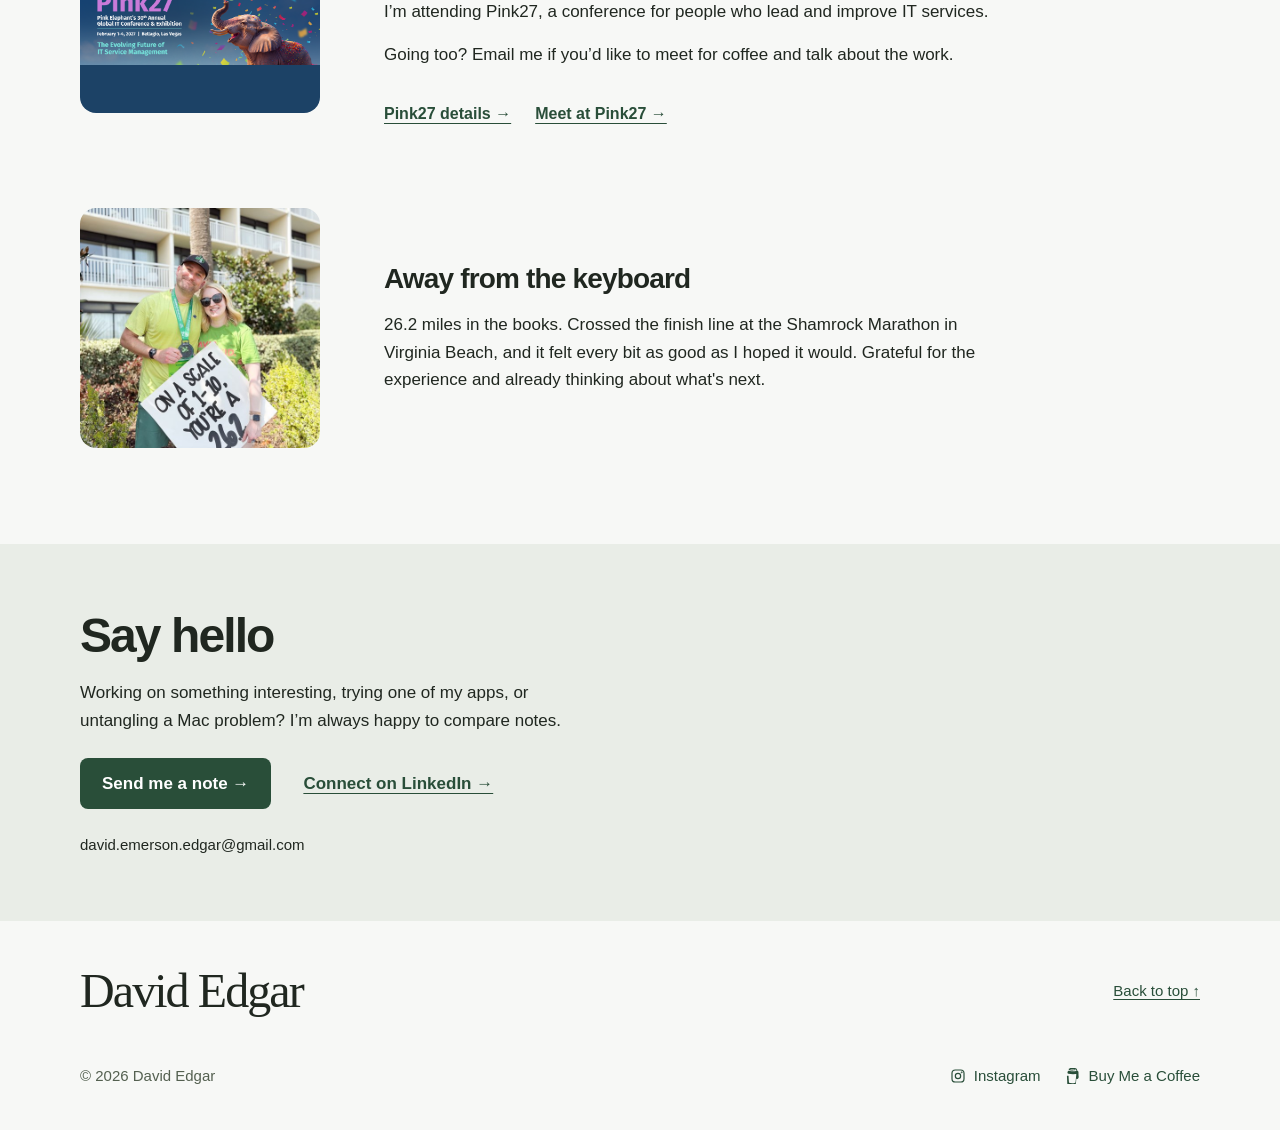
==== commit 495a5635: "Carry the welcoming portfolio tone through projects, about, and contact" ====
--- a/docs/index.html
+++ b/docs/index.html
@@ -162,12 +162,12 @@
 <section class="section" id="macos">
     <div class="container">
         <div class="section-head"><h2>Selected work</h2></div>
-        <p class="work-intro">Different problems. The same goal: make technology more useful.</p>
+        <p class="work-intro">A few apps and tools I’ve built to make everyday tasks a little easier.</p>
         <article class="project-feature" aria-labelledby="chatharbor-title">
             <div class="project-summary">
                 <img src="chatharbor-icon.png" alt="" width="80" height="80" loading="lazy">
                 <h3 id="chatharbor-title">ChatHarbor</h3>
-                <p class="project-lead">More than one AI. One place to think.</p>
+                <p class="project-lead">A place to chat, compare answers, and work through ideas.</p>
                 <p>I built a native Mac app for comparing model responses and working through ideas without jumping between separate tools.</p>
                 <p class="project-meta">macOS · SwiftUI · SwiftData · Open source</p>
                 <div class="project-links">
@@ -181,12 +181,12 @@
             </figure>
             <div class="project-note">
                 <div>
-                    <h4>The decision behind it</h4>
-                    <p>Keep the app native and let people choose where their models run. SwiftUI and SwiftData support the Mac experience; cloud providers and local servers connect through the same provider protocol.</p>
+                    <h4>Why I built it this way</h4>
+                    <p>I wanted ChatHarbor to feel at home on a Mac and give people a choice of cloud or local models. Behind the scenes, one shared interface connects them, so switching models doesn’t mean learning a different app.</p>
                 </div>
                 <details class="source-detail">
                     <summary>Under the hood: Swift</summary>
-                    <p>A real excerpt from the shared provider interface.</p>
+                    <p>Curious about the code? This is the interface the model providers share.</p>
                 <pre aria-label="Excerpt from ChatHarbor’s Swift provider interface"><code><span class="code-keyword">func</span> chat(
     model: String,
     messages: [ChatMessage],
@@ -206,8 +206,8 @@
             <div class="stoked-copy">
                 <h3 id="stoked-title">Stay Stoked</h3>
                 <p class="project-lead">Keep the things that matter in sight.</p>
-                <p>My iPhone app brings streaks and countdowns together, so ongoing progress and upcoming milestones have a place in everyday life.</p>
-                <h4>A different kind of problem</h4>
+                <p>I built Stay Stoked to keep track of habits you’re sticking with and days you’re looking forward to—all in one iPhone app.</p>
+                <h4>Progress to celebrate. Plans to look forward to.</h4>
                 <p>A streak looks back at how far you’ve come. A countdown looks ahead to what’s next. Putting them together makes the app useful for both habits and big days.</p>
                 <p class="project-meta">iPhone · Streaks and countdowns</p>
                 <div class="project-links"><a href="https://apps.apple.com/us/app/stay-stoked/id6760155330">View in the App Store &rarr;</a></div>
@@ -216,10 +216,10 @@
 
         <div class="tools-section">
             <h3>Tools for Mac admins</h3>
-            <p>Small, focused tools for the work behind the scenes.</p>
+            <p>For fellow Mac admins: a couple of practical tools to help with the day-to-day work.</p>
             <div class="tool-row">
                 <h4>Admin Remediation</h4>
-                <div><p>A toolkit for managing local administrator access on Macs. The repository includes setup instructions for administrators.</p><a href="https://github.com/d-edgar/macosadminremediation">Explore the toolkit &rarr;</a></div>
+                <div><p>Manage local administrator access on Macs, with setup instructions to help you get started.</p><a href="https://github.com/d-edgar/macosadminremediation">Explore the toolkit &rarr;</a></div>
             </div>
             <div class="tool-row">
                 <h4>Mac Admin Toolkit</h4>
@@ -233,20 +233,20 @@
 <section class="section section-alt" id="about">
     <div class="container">
         <div class="section-head">
-            <h2>Behind the work</h2>
+            <h2>A little about me</h2>
         </div>
         <div class="about-box">
-            <h3>People, systems, and the everyday details.</h3>
+            <h3>Helping people has always been the best part of IT.</h3>
             <p>I’ve worked in IT since 2006, when I began my degree at Old Dominion University. What started as a computer hobby became a career helping people use technology and keeping their computers running.</p>
             <p>I’m the Manager of Technical Support Services at Christopher Newport University. I lead support teams and manage Apple devices with Jamf Pro, software that helps IT teams set up and maintain Macs.</p>
             <p>Outside of work, I run, build apps, and share what I’ve learned with the Mac admin community at conferences like ACCS.</p>
             <div class="speaking-row" id="speaking">
-                <h4>Making Mac management repeatable</h4>
+                <h4>Sharing what works</h4>
                 <p>In my ACCS 2026 talk, I walked through using Jamf App Catalog and App Installers to handle app packaging, versioning, and updates. The aim: less manual installer maintenance, with a setup other administrators can follow.</p>
-                <p>The slides and linked resources turn that approach into something the Mac admin community can use.</p>
+                <p>If you’re working through something similar, the slides and resources are here to help.</p>
                 <p class="talk-title">Jamf: Set It and Forget It</p>
                 <time class="speaking-date" datetime="2026-03-12">ACCS · March 12, 2026</time>
-                <div class="project-links"><a href="accs2026.html">Explore the talk &rarr;</a><a href="accs-jamf-presentation.pdf">View slides (PDF) &rarr;</a></div>
+                <div class="project-links"><a href="accs2026.html">See the talk and resources &rarr;</a><a href="accs-jamf-presentation.pdf">View slides (PDF) &rarr;</a></div>
             </div>
         </div>
     </div>
@@ -272,7 +272,7 @@
         <div class="announcement-inner">
             <img src="shamrock-marathon.jpg" alt="David Edgar with a fellow runner after the 2026 Shamrock Marathon" class="announcement-img" width="180" height="180" loading="lazy" decoding="async">
             <div class="announcement-content">
-                <h3>Miles beyond the screen</h3>
+                <h3>Away from the keyboard</h3>
                 <p>26.2 miles in the books. Crossed the finish line at the Shamrock Marathon in Virginia Beach, and it felt every bit as good as I hoped it would. Grateful for the experience and already thinking about what's next.</p>
             </div>
         </div>
@@ -283,11 +283,11 @@
 <section class="section" id="contact">
     <div class="container">
         <div class="section-head">
-            <h2>Let’s talk.</h2>
-        </div>
-        <p>Have a project in mind, a Mac problem to untangle, or an idea to compare notes on? I’d like to hear about it.</p>
+            <h2>Say hello</h2>
+        </div>
+        <p>Working on something interesting, trying one of my apps, or untangling a Mac problem? I’m always happy to compare notes.</p>
         <div class="contact-grid">
-            <a href="mailto:david.emerson.edgar@gmail.com" class="contact-action">Email me &rarr;</a>
+            <a href="mailto:david.emerson.edgar@gmail.com" class="contact-action">Send me a note &rarr;</a>
             <a href="https://www.linkedin.com/in/davidedgarcnu/">Connect on LinkedIn &rarr;</a>
         </div>
         <p class="contact-address">david.emerson.edgar@gmail.com</p>
--- a/docs/portfolio.css
+++ b/docs/portfolio.css
@@ -90,6 +90,16 @@
 .footer-main, .footer-meta { display: flex; flex-wrap: wrap; justify-content: space-between; align-items: center; gap: var(--space-sm); }
 .footer-name { font-family: var(--font-display); font-size: clamp(32px, 4vw, 48px); letter-spacing: -.04em; }
 .footer-meta { margin-top: var(--space-md); color: var(--muted); }
+/* Carry the welcoming hero treatment through the rest of the page. */
+.project-feature { border-radius: 20px; }
+.app-screenshot img, .stoked-art img { border-radius: 12px; }
+.announcement-img { border-radius: 16px; }
+.contact-action { border-radius: 8px; padding: 12px 22px; }
+.work-intro, .tools-section > p, .project-meta { color: var(--muted); }
+.about-box > p + p { margin-top: var(--space-sm); }
+.project-note h4, .stoked-copy h4 { line-height: 1.4; }
+.source-detail summary { min-height: 44px; padding-block: 10px; cursor: pointer; }
+.source-detail summary:focus-visible { outline: 3px solid var(--accent); outline-offset: 5px; }
 @media (max-width: 900px) {
     .project-feature { padding: var(--space-lg); gap: var(--space-lg); grid-template-columns: minmax(0, 1fr); }
     .project-summary { display: block; }
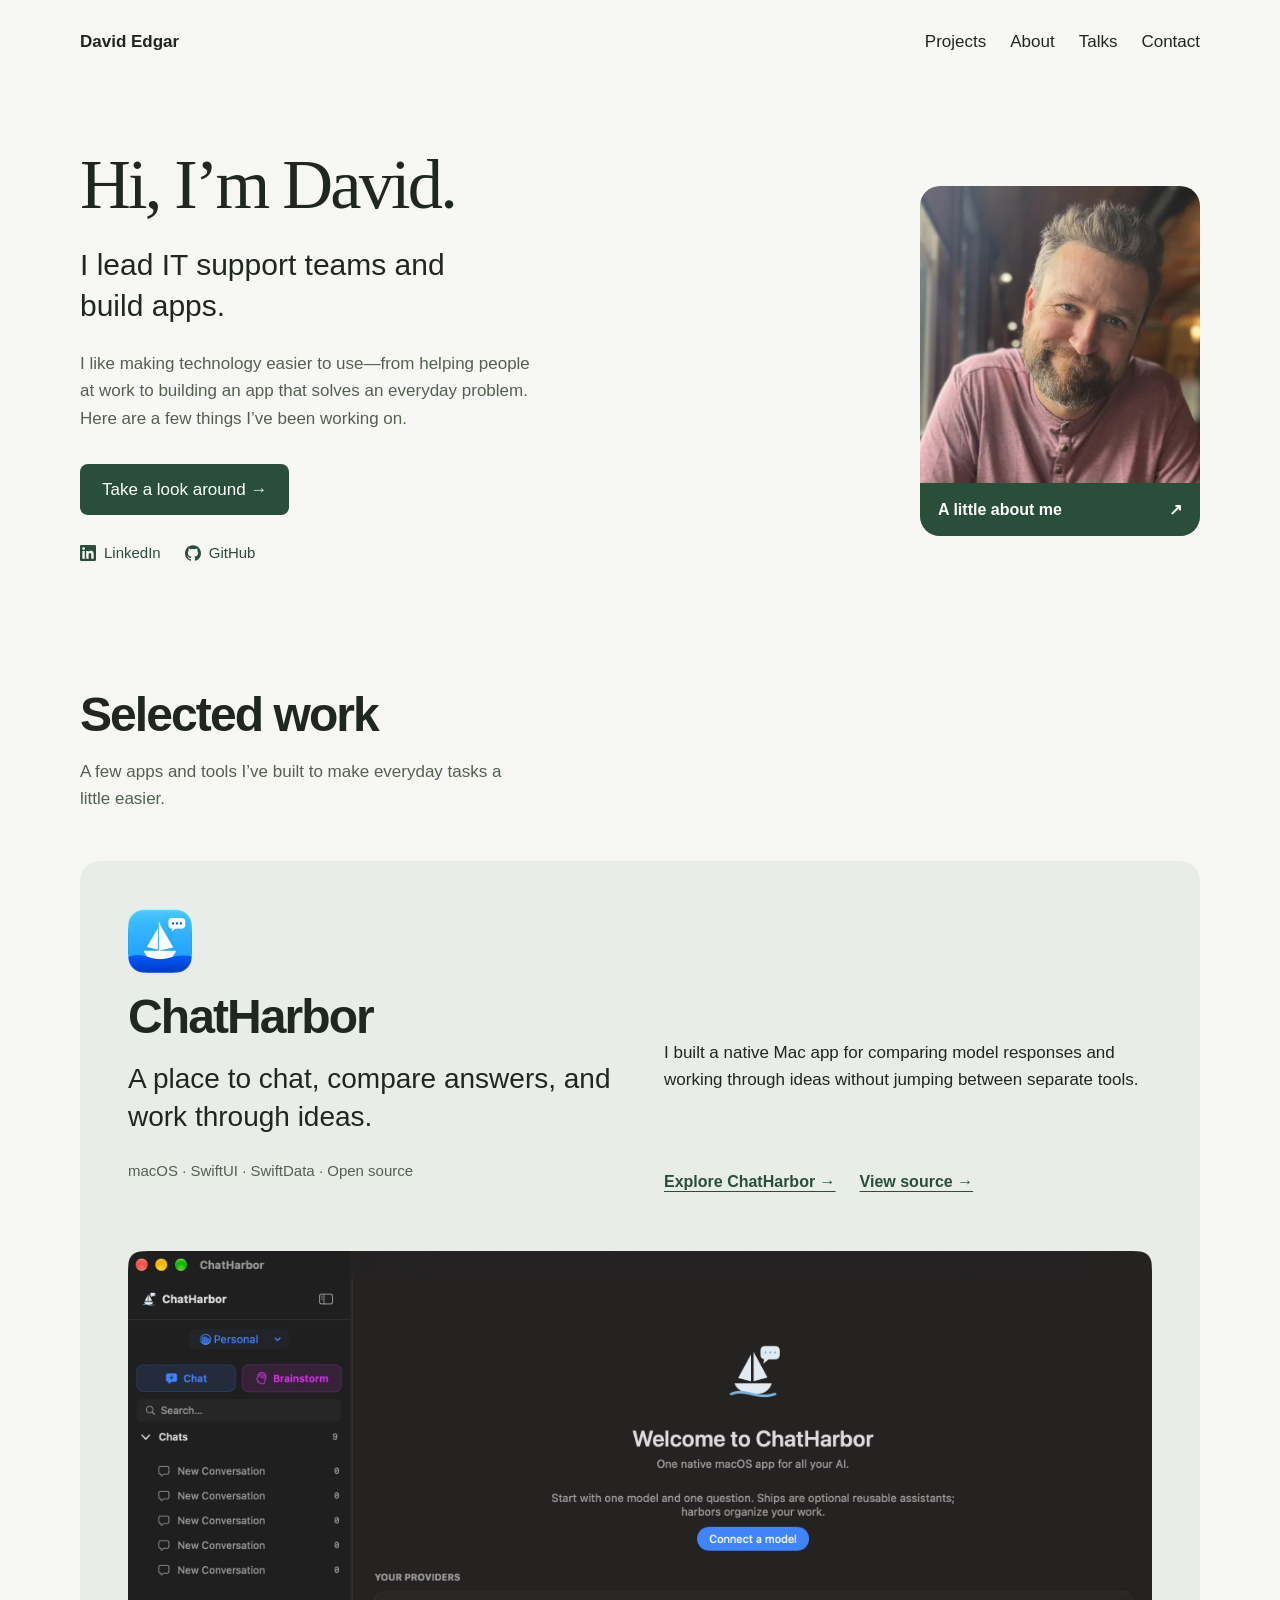
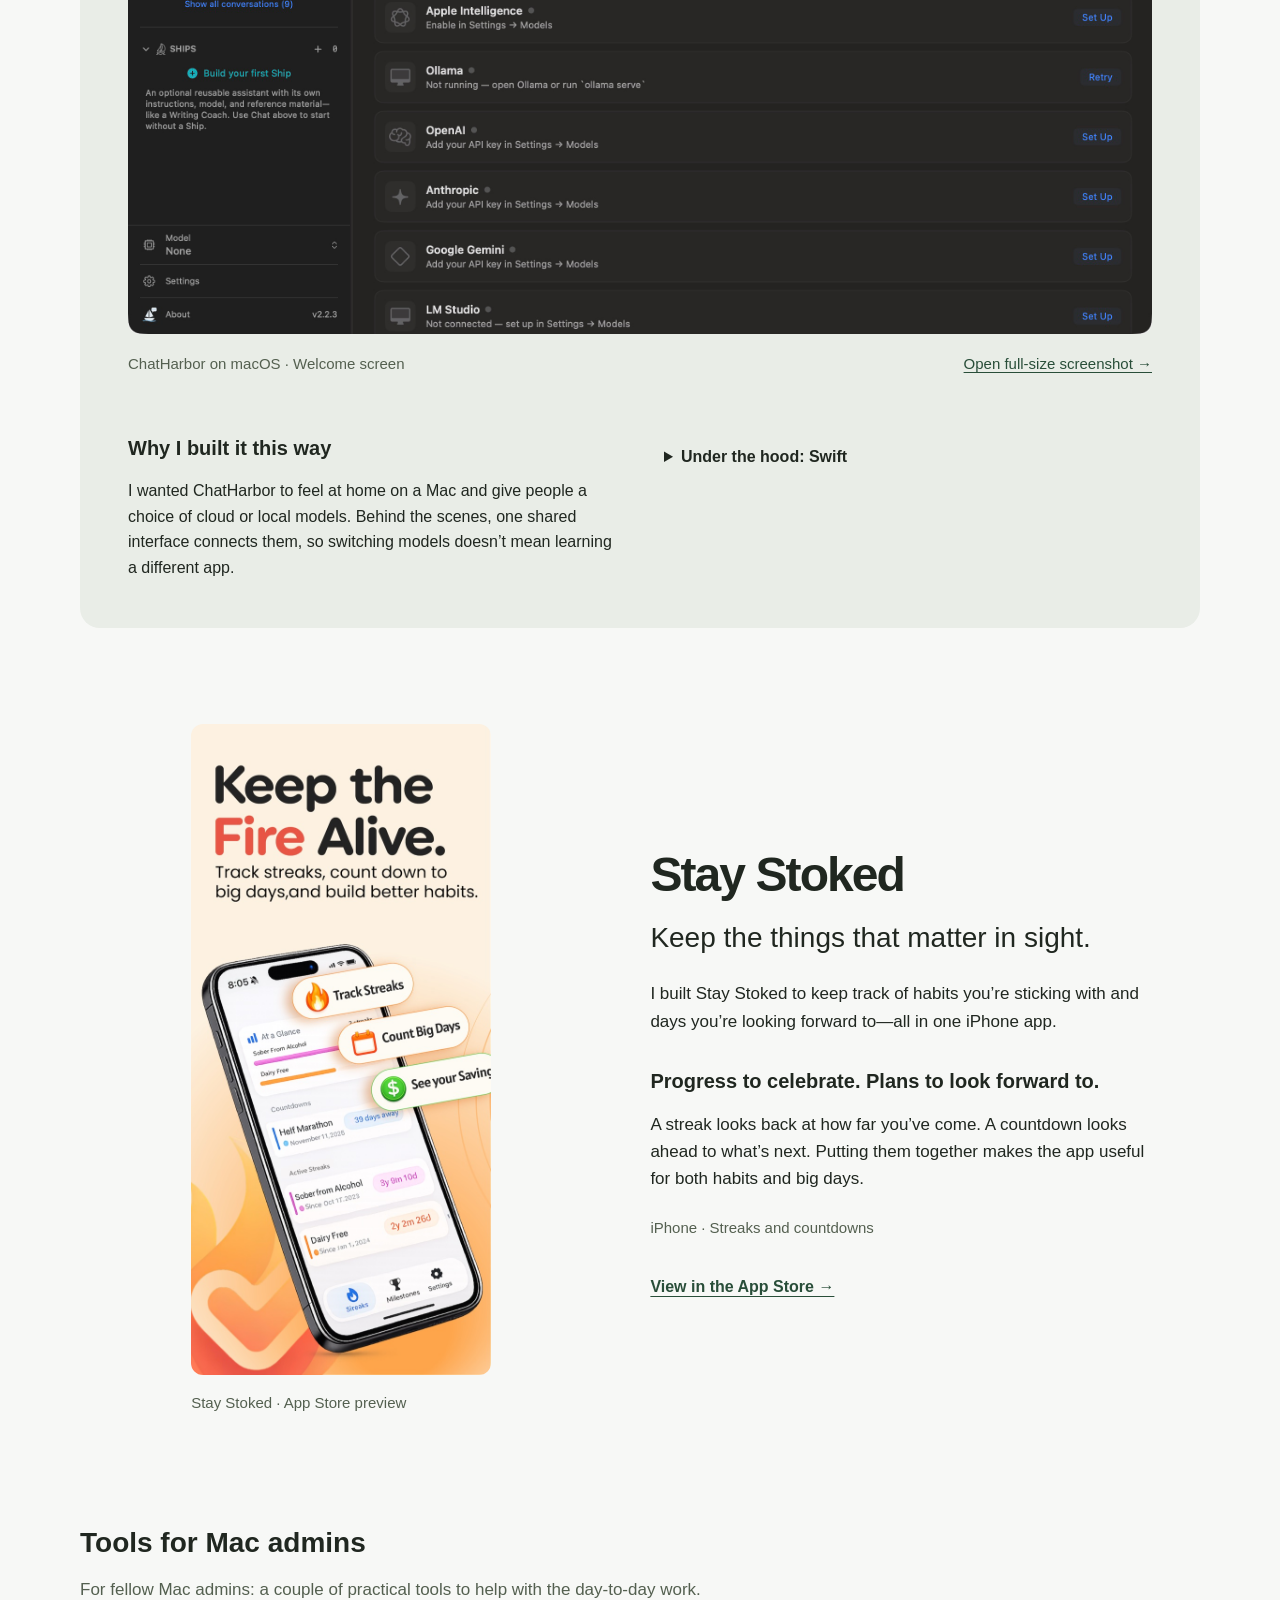
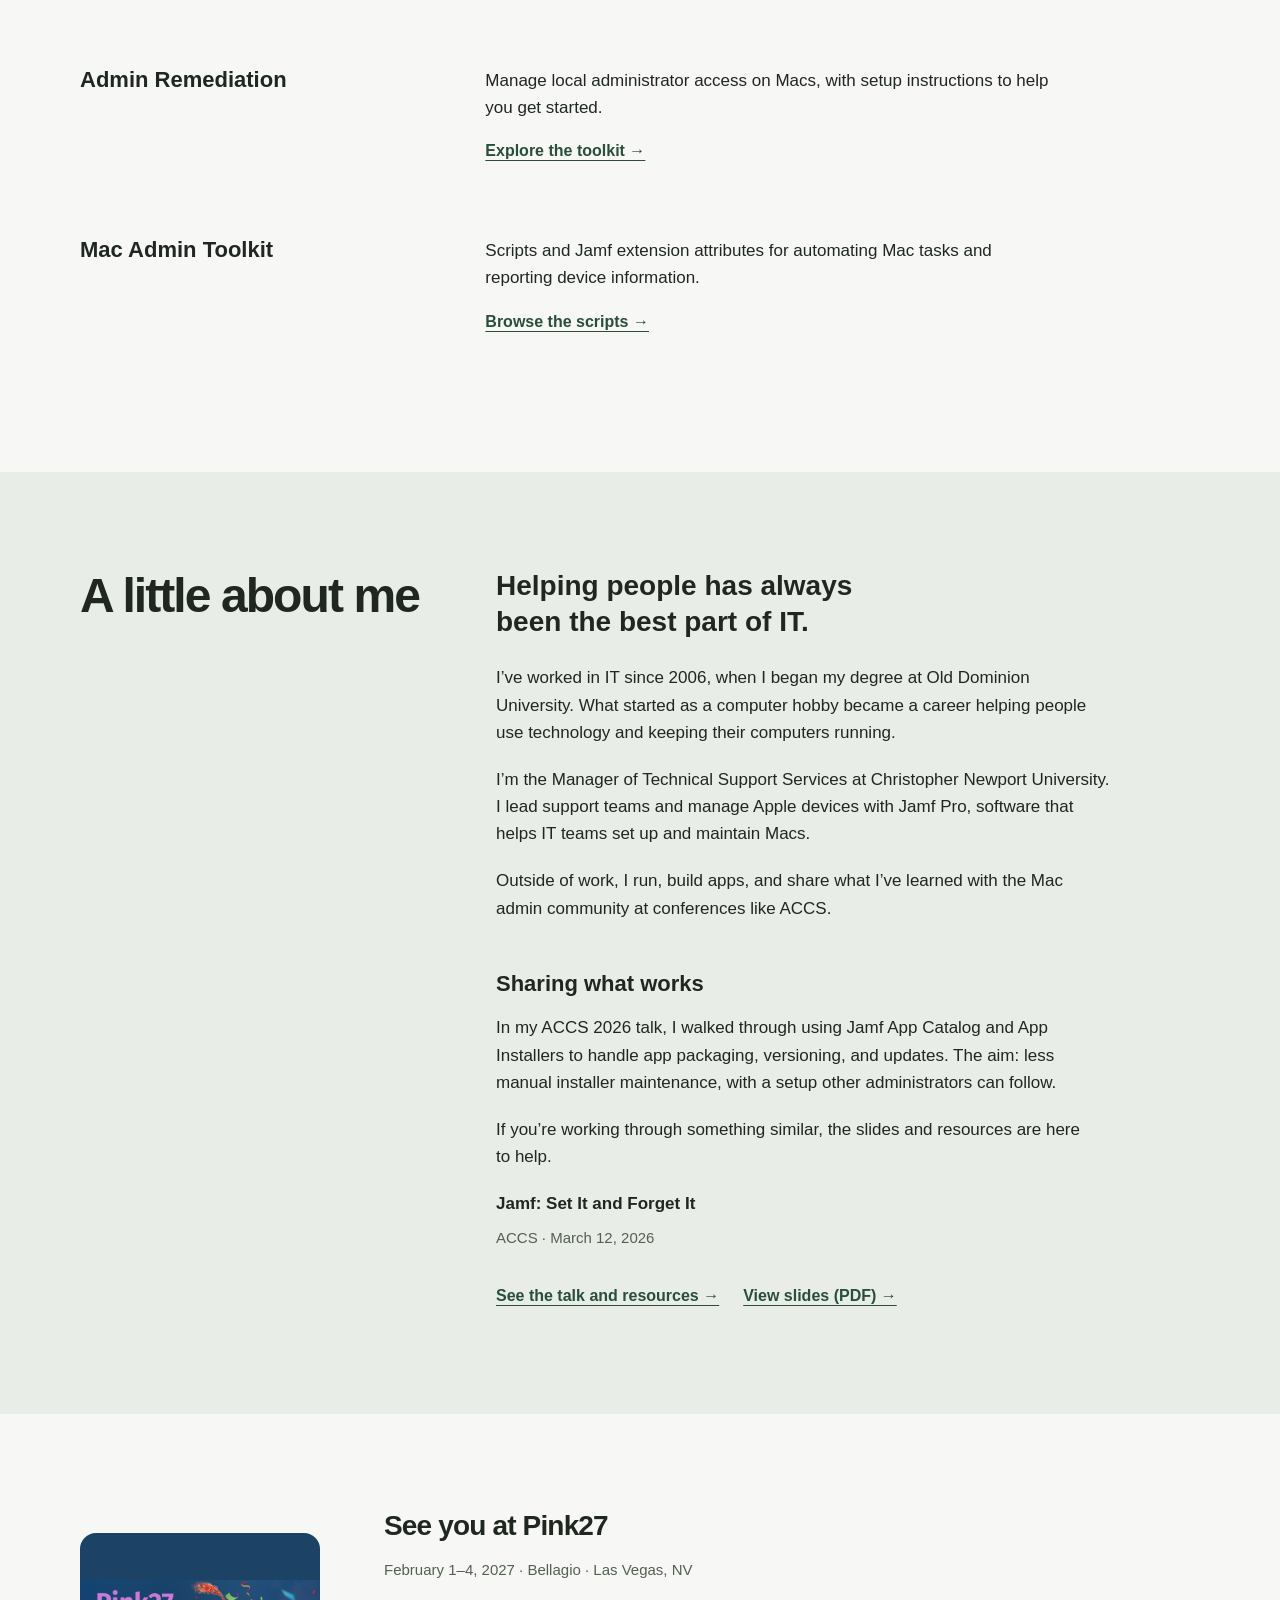
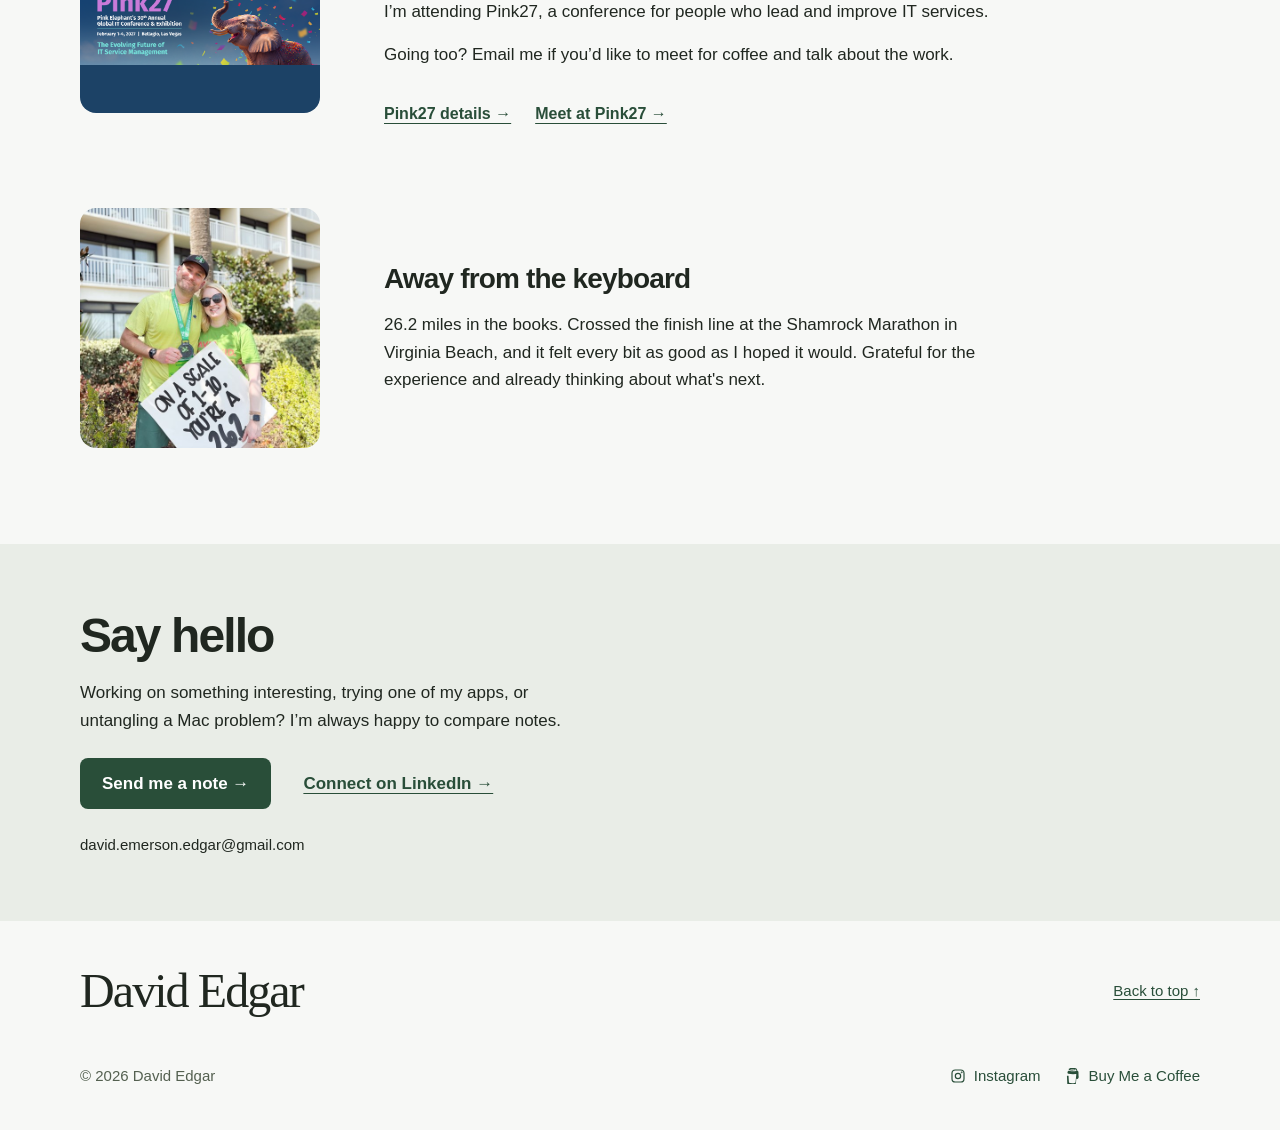
==== commit 591e19c1: "Version portfolio styles and make portrait an accessible About link" ====
--- a/docs/index.html
+++ b/docs/index.html
@@ -115,8 +115,8 @@
         }
         @media(prefers-reduced-motion:reduce) { html { scroll-behavior:auto; } *,*::before,*::after { transition:none!important; } }
     </style>
-    <link rel="stylesheet" href="tokens.css">
-    <link rel="stylesheet" href="portfolio.css">
+    <link rel="stylesheet" href="tokens.css?v=20261018">
+    <link rel="stylesheet" href="portfolio.css?v=20261018-portrait">
 </head>
 <body>
 <a class="skip-link" href="#main">Skip to content</a>
@@ -138,7 +138,7 @@
 <main id="main" tabindex="-1">
 <section class="hero" id="top">
     <div class="container">
-        <div class="hero-photo"><img src="headshot-600.webp" alt="David Edgar" width="600" height="800" fetchpriority="high"></div>
+        <a class="hero-photo" href="#about" aria-label="Get to know David — about me"><img src="headshot-600.webp" alt="David Edgar" width="600" height="800" fetchpriority="high"><span class="portrait-caption">A little about me <span aria-hidden="true">↗</span></span></a>
         <div class="hero-copy">
         <h1>Hi, I’m David.</h1>
         <p class="hero-tagline">I lead IT support teams and build apps.</p>
--- a/docs/portfolio.css
+++ b/docs/portfolio.css
@@ -14,8 +14,16 @@
 .hero h1 { font-family: var(--font-display); font-size: clamp(48px, 5.5vw, 76px); margin-bottom: var(--space-md); }
 .hero-tagline { max-width: 28ch; font-size: clamp(23px, 2.4vw, 30px); line-height: 1.35; margin-bottom: var(--space-md); }
 .hero-bio { max-width: 49ch; color: var(--muted); margin-bottom: var(--space-lg); }
-.hero-photo { grid-column: 2; grid-row: 1; width: 100%; height: auto; aspect-ratio: 4 / 5; overflow: clip; border-radius: 20px; }
+.hero-photo { position: relative; display: block; text-decoration: none; color: var(--light); isolation: isolate; grid-column: 2; grid-row: 1; width: 100%; height: auto; aspect-ratio: 4 / 5; overflow: clip; border-radius: 20px; }
 .hero-photo img { display: block; width: 100%; height: 100%; object-fit: cover; object-position: 60% 22%; transform: scale(1.5); transform-origin: 60% 22%; }
+.portrait-caption { position: absolute; inset: auto 0 0; z-index: 1; display: flex; justify-content: space-between; align-items: center; gap: 8px; padding: 14px 18px; background: var(--accent); color: var(--light); font-size: 16px; font-weight: 600; }
+.hero-photo img { transition: transform 220ms ease; }
+.hero-photo:focus-visible { outline: 3px solid var(--accent); outline-offset: 6px; }
+@media (hover: hover) and (prefers-reduced-motion: no-preference) {
+    .hero-photo:hover img { transform: scale(1.55); }
+    .hero-photo:hover .portrait-caption { background: var(--text); }
+}
+.hero-photo:focus-visible .portrait-caption { text-decoration: underline; }
 .hero-action { display: inline-flex; align-items: center; min-height: 48px; white-space: nowrap; border-radius: 8px; }
 .hero-action:hover { background: var(--text); }
 .hero .social-row { margin-top: var(--space-sm); }
@@ -111,7 +119,7 @@
     .hero { padding-top: var(--space-lg); }
     .hero .container { grid-template-columns: minmax(0, 1fr); gap: var(--space-md); }
     .hero-copy { grid-column: 1; grid-row: 2; }
-    .hero-photo { grid-column: 1; grid-row: 1; width: 132px; height: 156px; border-radius: 16px; }
+    .hero-photo { grid-column: 1; grid-row: 1; width: 180px; height: 220px; border-radius: 16px; }
     .hero h1 { font-size: clamp(44px, 10vw, 64px); margin-bottom: var(--space-sm); }
     .hero-tagline { font-size: 23px; }
     #macos { padding: var(--space-xl) 0 var(--space-2xl); }
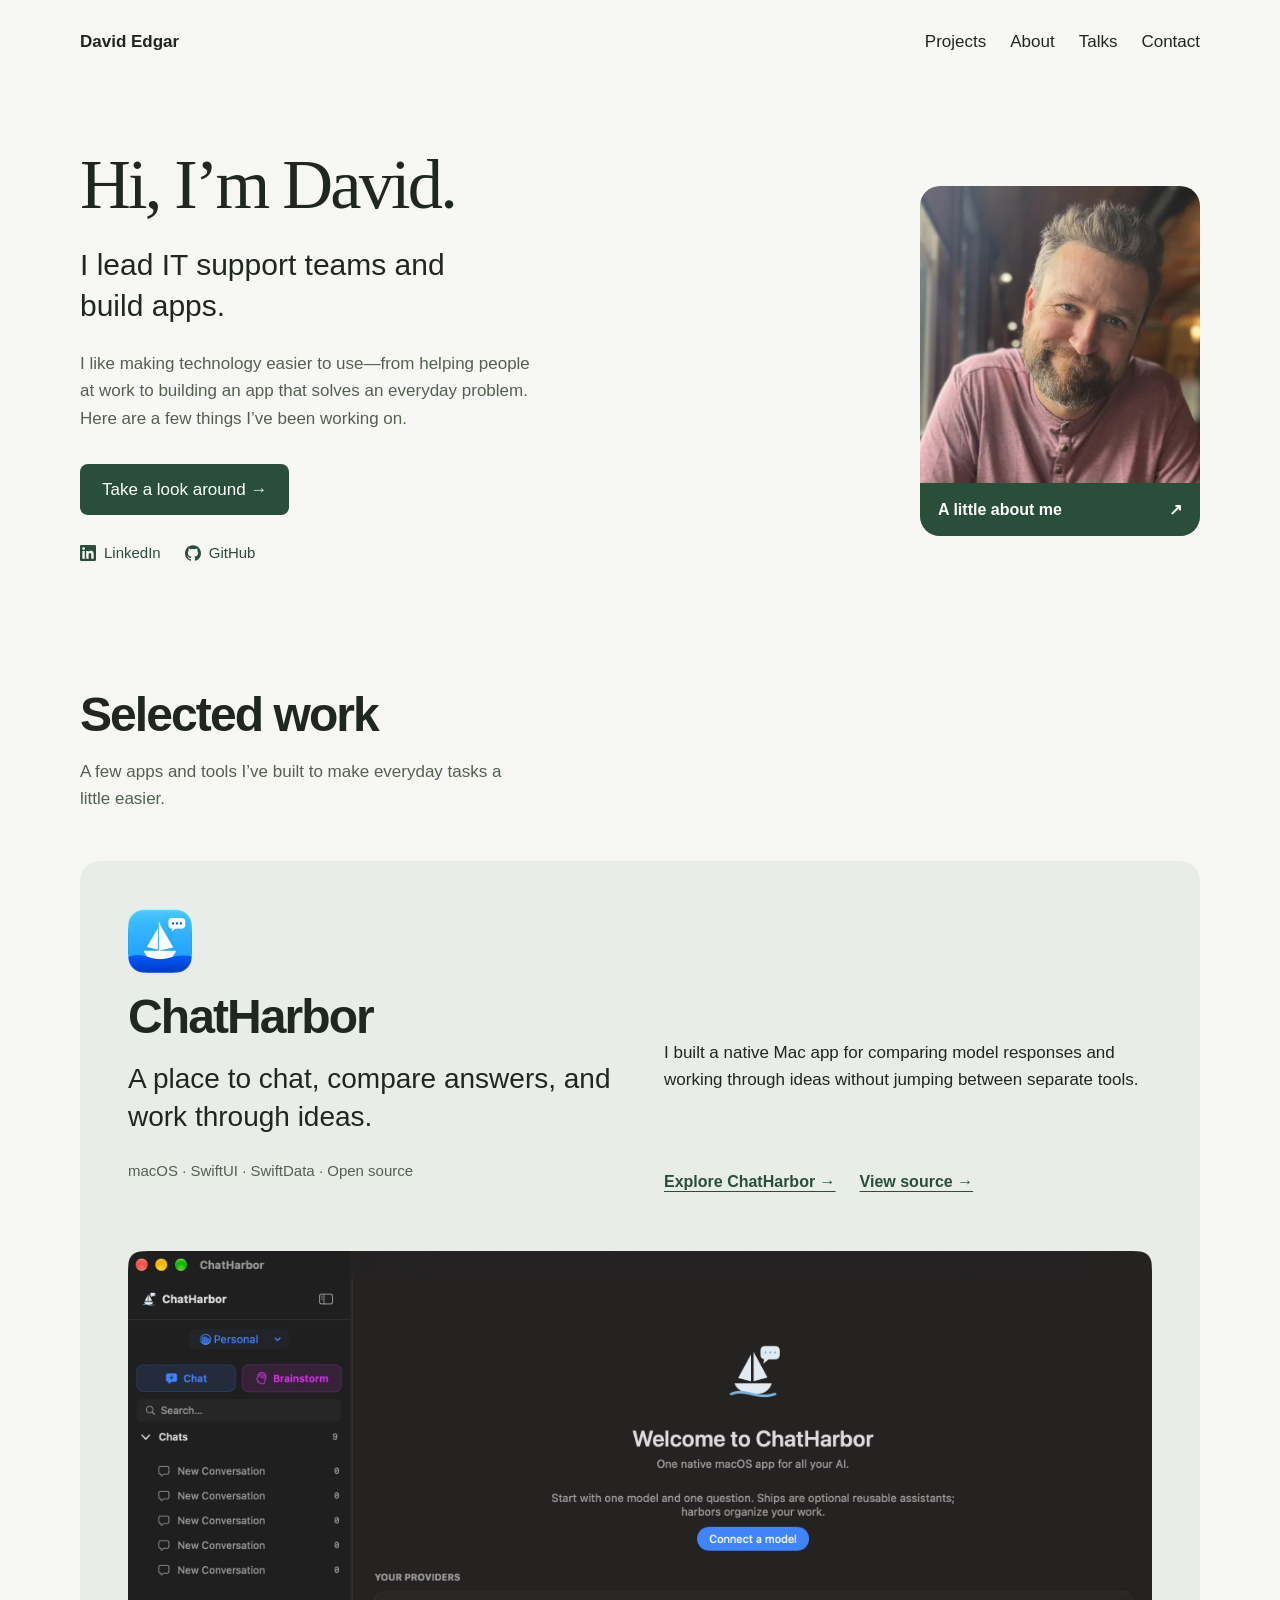
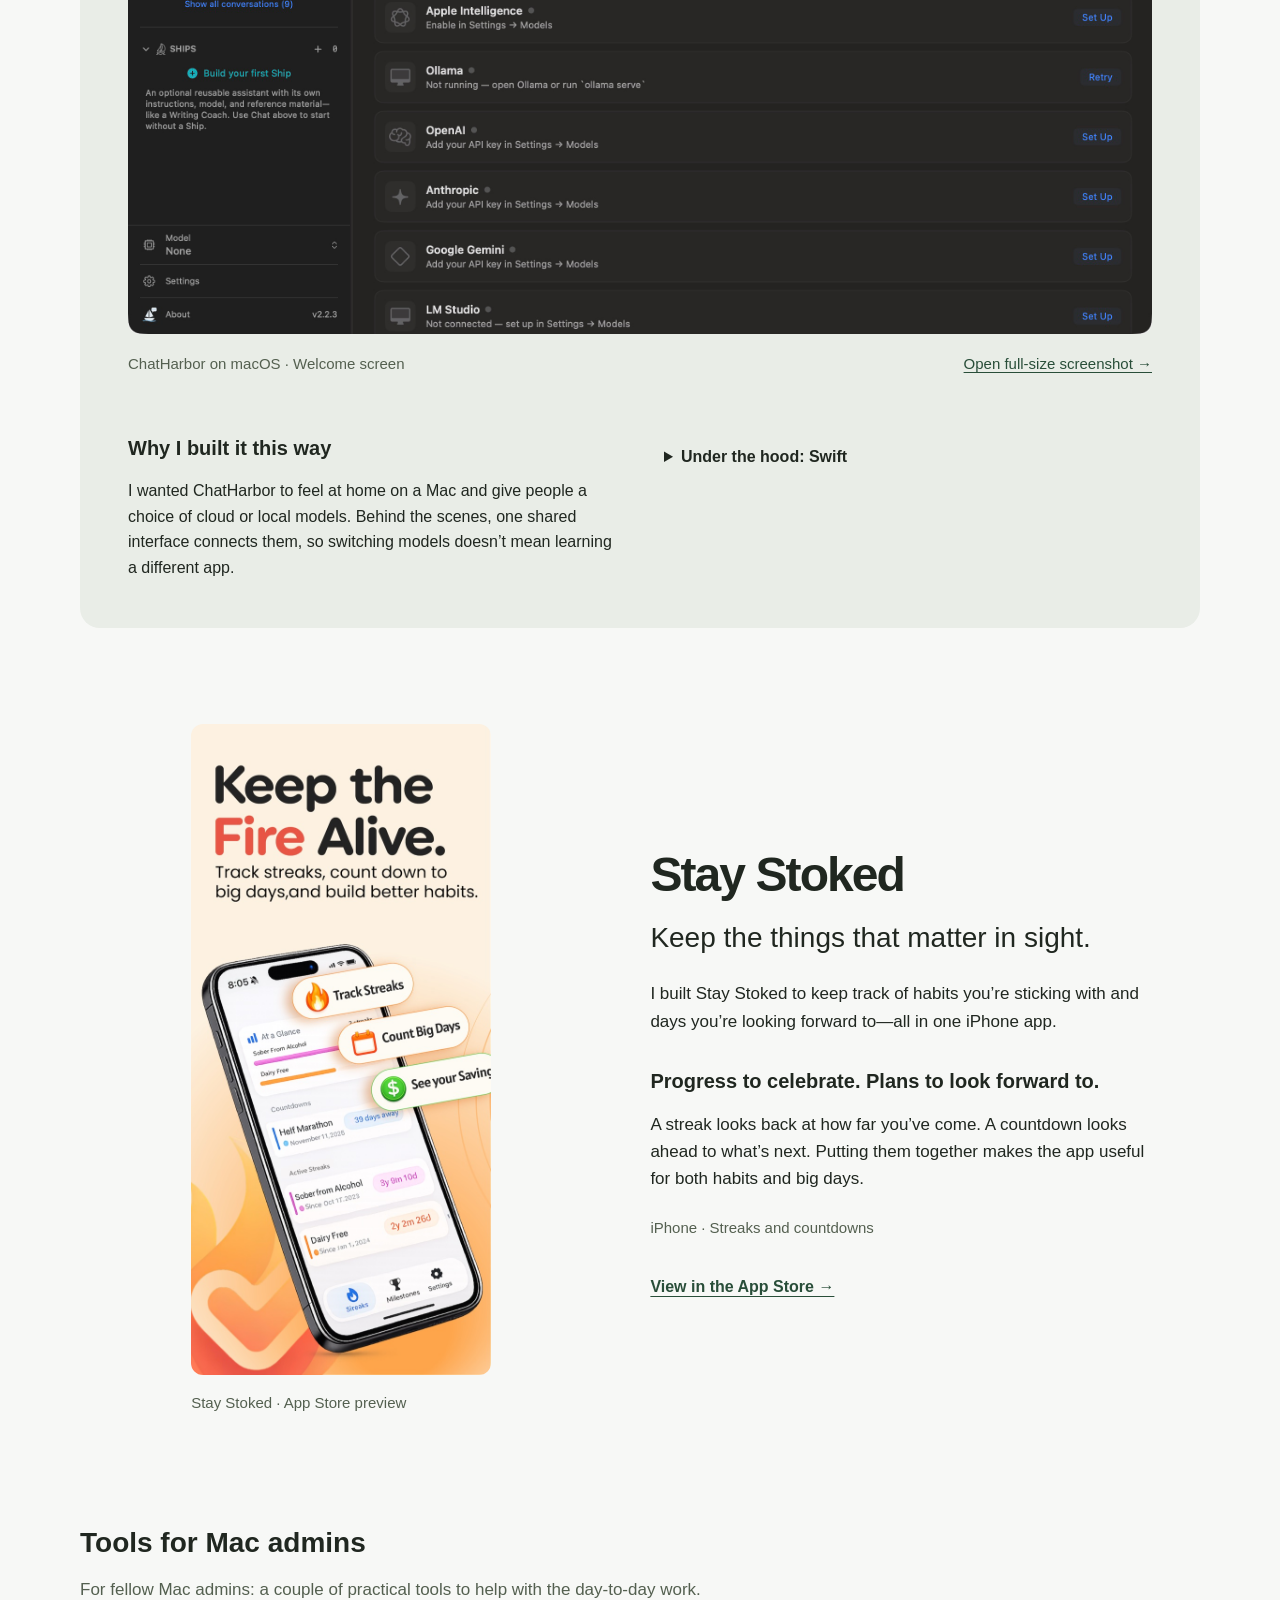
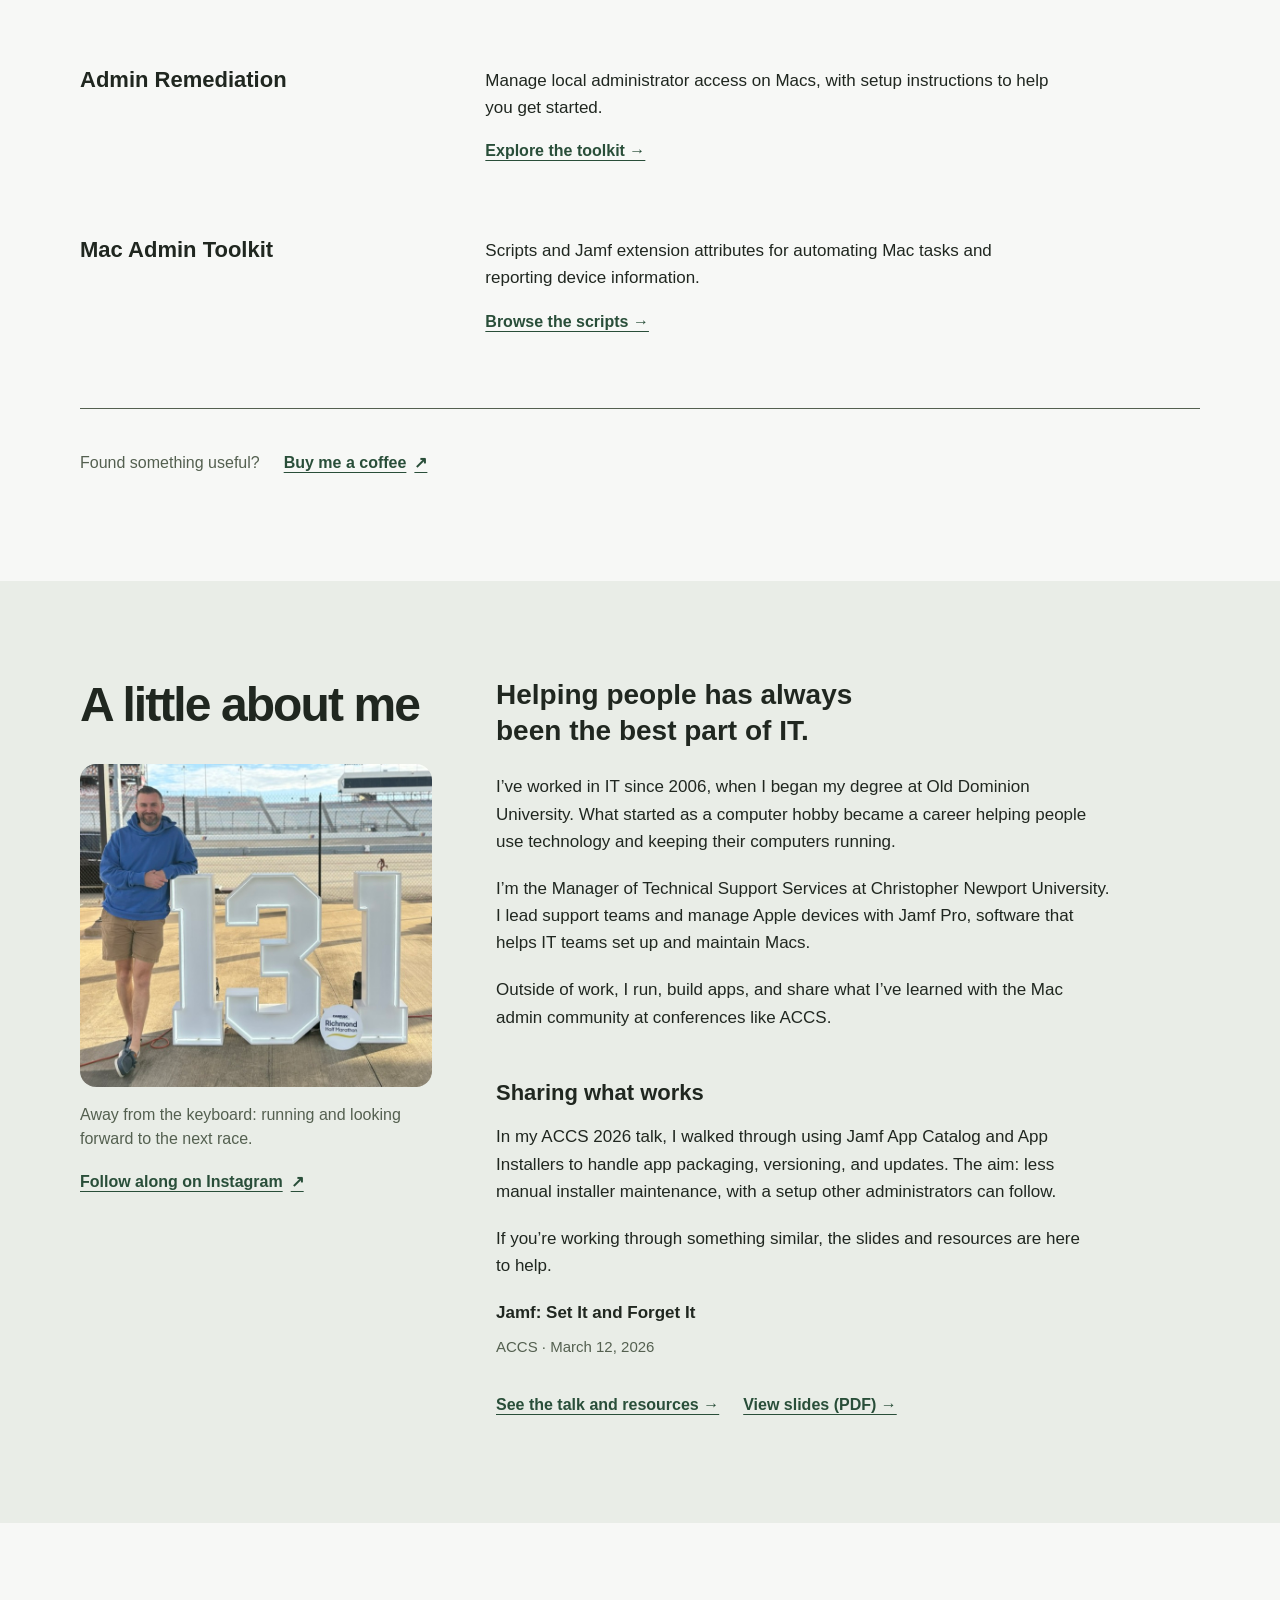
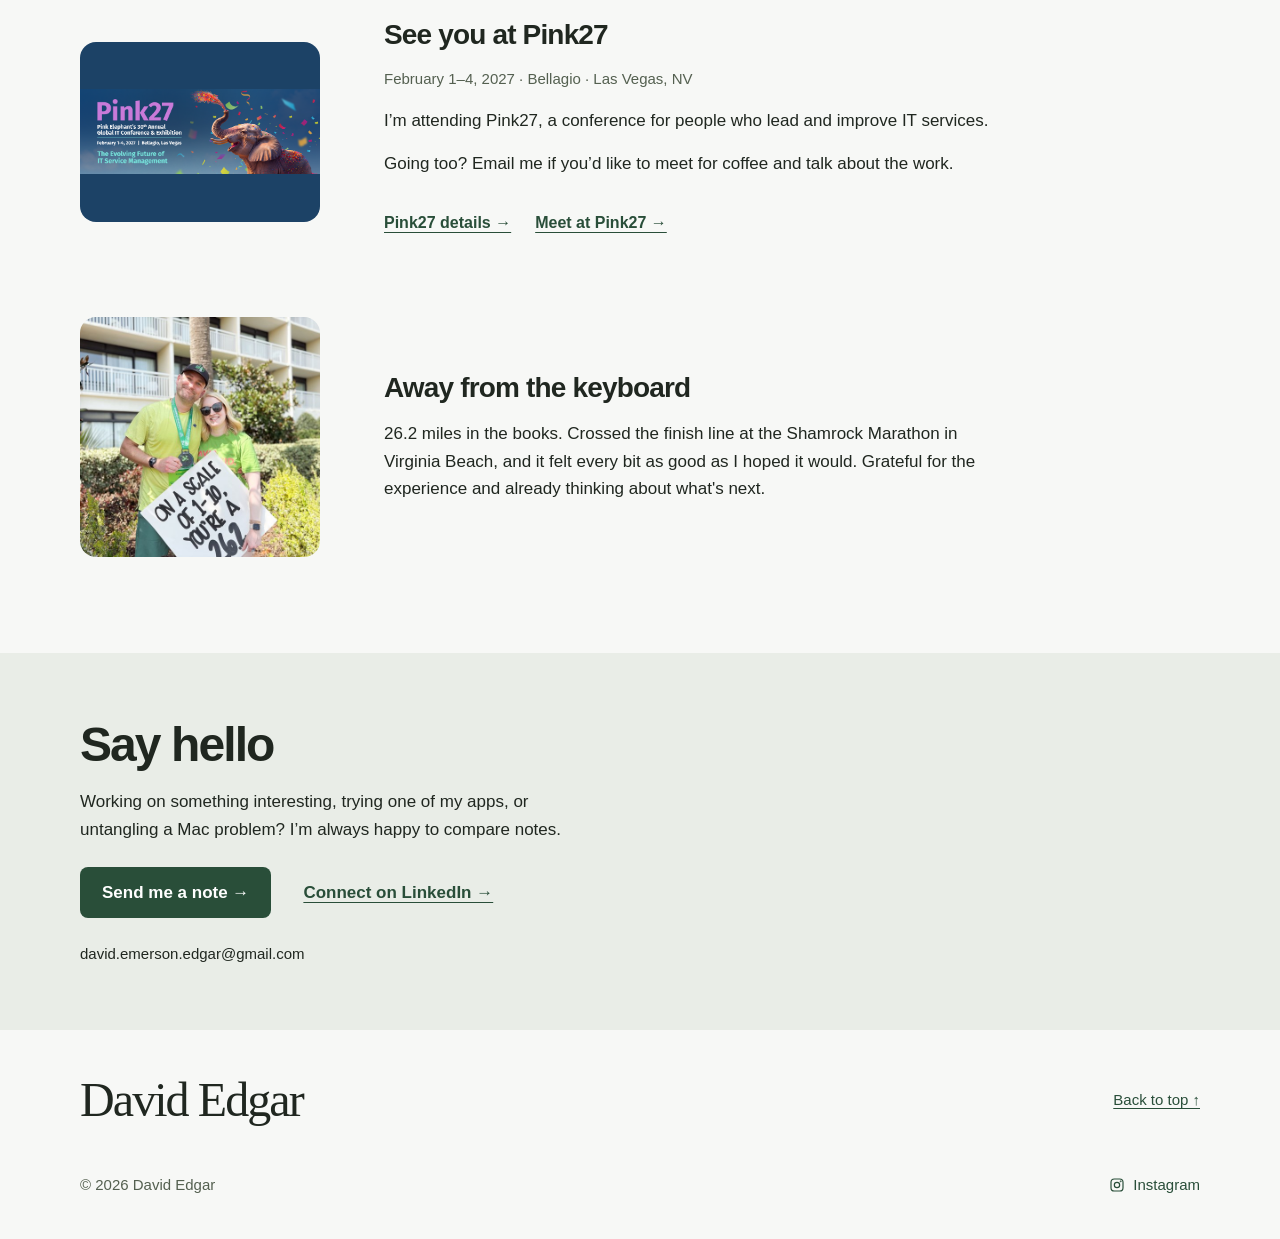
==== commit 4ed96c43: "Add running photo and Instagram to About; move support link below projects" ====
--- a/docs/index.html
+++ b/docs/index.html
@@ -116,7 +116,7 @@
         @media(prefers-reduced-motion:reduce) { html { scroll-behavior:auto; } *,*::before,*::after { transition:none!important; } }
     </style>
     <link rel="stylesheet" href="tokens.css?v=20261018">
-    <link rel="stylesheet" href="portfolio.css?v=20261018-portrait">
+    <link rel="stylesheet" href="portfolio.css?v=20261018-running">
 </head>
 <body>
 <a class="skip-link" href="#main">Skip to content</a>
@@ -226,6 +226,10 @@
                 <div><p>Scripts and Jamf extension attributes for automating Mac tasks and reporting device information.</p><a href="https://github.com/d-edgar/mac_admin_toolkit">Browse the scripts &rarr;</a></div>
             </div>
         </div>
+        <div class="project-support">
+            <p>Found something useful?</p>
+            <a href="https://buymeacoffee.com/dedgar" rel="noopener">Buy me a coffee <span aria-hidden="true">↗</span></a>
+        </div>
     </div>
 </section>
 
@@ -234,6 +238,11 @@
     <div class="container">
         <div class="section-head">
             <h2>A little about me</h2>
+            <figure class="about-photo">
+                <img src="running-about.jpg" alt="David beside the 13.1 sign at the Richmond Half Marathon" width="760" height="700" loading="lazy" decoding="async">
+                <figcaption>Away from the keyboard: running and looking forward to the next race.</figcaption>
+            </figure>
+            <a class="about-instagram" href="https://www.instagram.com/dedgarva" rel="noopener">Follow along on Instagram <span aria-hidden="true">↗</span></a>
         </div>
         <div class="about-box">
             <h3>Helping people has always been the best part of IT.</h3>
@@ -302,9 +311,6 @@
         <div class="footer-meta"><span>&copy; 2026 David Edgar</span><div class="social-row">            <a href="https://www.instagram.com/dedgarva" rel="noopener">
                 <svg class="icon" viewBox="0 0 24 24" aria-hidden="true" focusable="false"><rect x="3" y="3" width="18" height="18" rx="5"/><circle cx="12" cy="12" r="4"/><circle cx="17.5" cy="6.5" r=".5"/></svg>
                 Instagram
-            </a>            <a href="https://buymeacoffee.com/dedgar" rel="noopener">
-                <svg aria-hidden="true" focusable="false" viewBox="0 0 24 24"><path d="M20.216 6.415l-.132-.666c-.119-.598-.388-1.163-1.001-1.379-.197-.069-.42-.098-.57-.241-.152-.143-.196-.366-.231-.572-.065-.378-.125-.756-.192-1.133-.057-.325-.102-.69-.25-.987-.195-.4-.597-.634-.996-.788a5.723 5.723 0 00-.626-.194c-1-.263-2.05-.36-3.077-.416a25.834 25.834 0 00-3.7.062c-.915.083-1.88.184-2.75.5-.318.116-.646.256-.888.501-.297.302-.393.77-.177 1.146.154.267.415.456.692.58.36.162.737.284 1.123.366 1.075.238 2.189.331 3.287.37 1.218.05 2.437.01 3.65-.118.299-.033.598-.073.896-.119.352-.054.578-.513.474-.834-.124-.383-.457-.531-.834-.473-.466.074-.96.108-1.382.146-1.177.08-2.358.082-3.536.006a22.228 22.228 0 01-1.157-.107c-.086-.01-.18-.025-.258-.036-.243-.036-.484-.08-.724-.13-.111-.027-.111-.185 0-.212h.005c.277-.06.557-.108.838-.147h.002c.131-.009.263-.032.394-.048a25.076 25.076 0 013.426-.12c.674.019 1.347.067 2.017.144l.228.031c.267.04.533.088.798.145.392.085.895.113 1.07.542.055.137.08.288.111.431l.319 1.484a.237.237 0 01-.199.284h-.003c-.037.006-.075.01-.112.015a36.704 36.704 0 01-4.743.295 37.059 37.059 0 01-4.699-.304c-.14-.017-.293-.042-.417-.06-.326-.048-.649-.108-.973-.161-.393-.065-.768-.032-1.123.161-.29.16-.527.404-.675.701-.154.316-.199.66-.267 1-.069.34-.176.707-.135 1.056.087.753.613 1.365 1.37 1.502a39.69 39.69 0 0011.343.376.483.483 0 01.535.53l-.071.697-1.018 9.907c-.041.41-.047.832-.125 1.237-.122.637-.553 1.028-1.182 1.171-.577.131-1.165.185-1.756.213-.896.042-1.792.025-2.689.006-.585-.012-1.17-.042-1.753-.089-.394-.033-.783-.078-1.166-.15-.642-.12-1.087-.504-1.216-1.15-.098-.492-.131-1.003-.169-1.505-.096-1.266-.187-2.533-.263-3.8-.08-1.354-.152-2.709-.219-4.063a.283.283 0 00-.28-.268 140.43 140.43 0 00-1.878-.024.282.282 0 00-.28.283l.164 3.693.151 3.401c.07 1.59.137 3.18.248 4.768.061.876.16 1.793.682 2.54.498.713 1.25 1.065 2.108 1.196.75.114 1.513.153 2.27.166 1.06.018 2.122.008 3.181-.042.786-.037 1.58-.1 2.342-.304.768-.206 1.367-.642 1.72-1.37.328-.675.42-1.42.498-2.163l.484-4.663.169-1.632c.032-.317.063-.634.092-.952l.008-.086a.285.285 0 01.318-.25c.656.06 1.348.036 1.945-.258.554-.272.913-.76 1.066-1.355.162-.63.164-1.282.14-1.925-.023-.644-.088-1.29-.207-1.924z"/></svg>
-                Buy Me a Coffee
             </a></div></div>
     </div>
 </footer>
--- a/docs/portfolio.css
+++ b/docs/portfolio.css
@@ -143,3 +143,11 @@
     html { scroll-behavior: auto; }
     *, *::before, *::after { animation: none !important; transition: none !important; }
 }
+
+/* Personal details share the same spacing and quiet links as the project work. */
+.about-photo { margin: var(--space-lg) 0 var(--space-xs); max-width: 360px; }
+.about-photo img { display: block; width: 100%; height: auto; border-radius: 16px; }
+.about-photo figcaption { margin-top: var(--space-sm); color: var(--muted); font-size: 16px; line-height: 1.5; }
+.about-instagram, .project-support a { display: inline-flex; align-items: center; gap: 8px; min-height: 44px; font-size: 16px; font-weight: 600; }
+.project-support { display: flex; flex-wrap: wrap; align-items: center; gap: 8px 24px; margin-top: var(--space-lg); padding-top: var(--space-lg); border-top: 1px solid var(--muted); }
+.project-support p { margin: 0; color: var(--muted); font-size: 16px; }
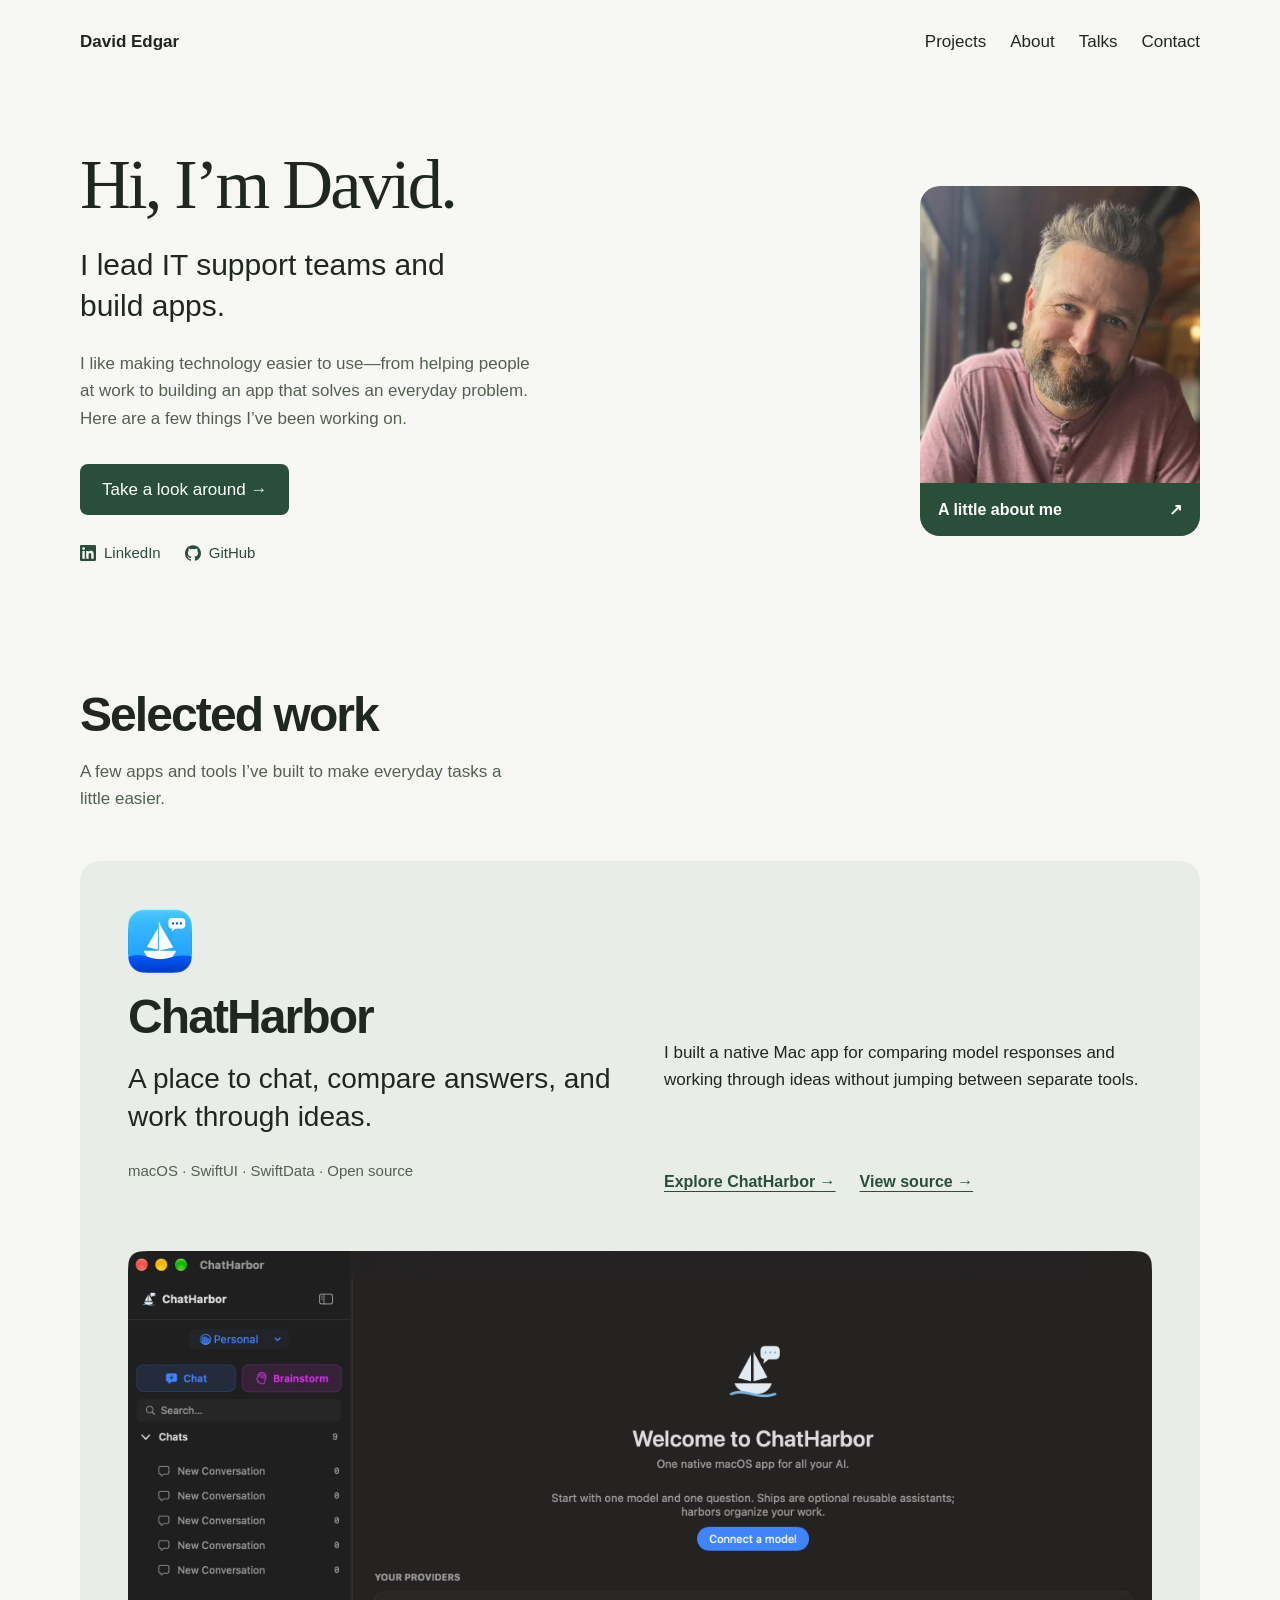
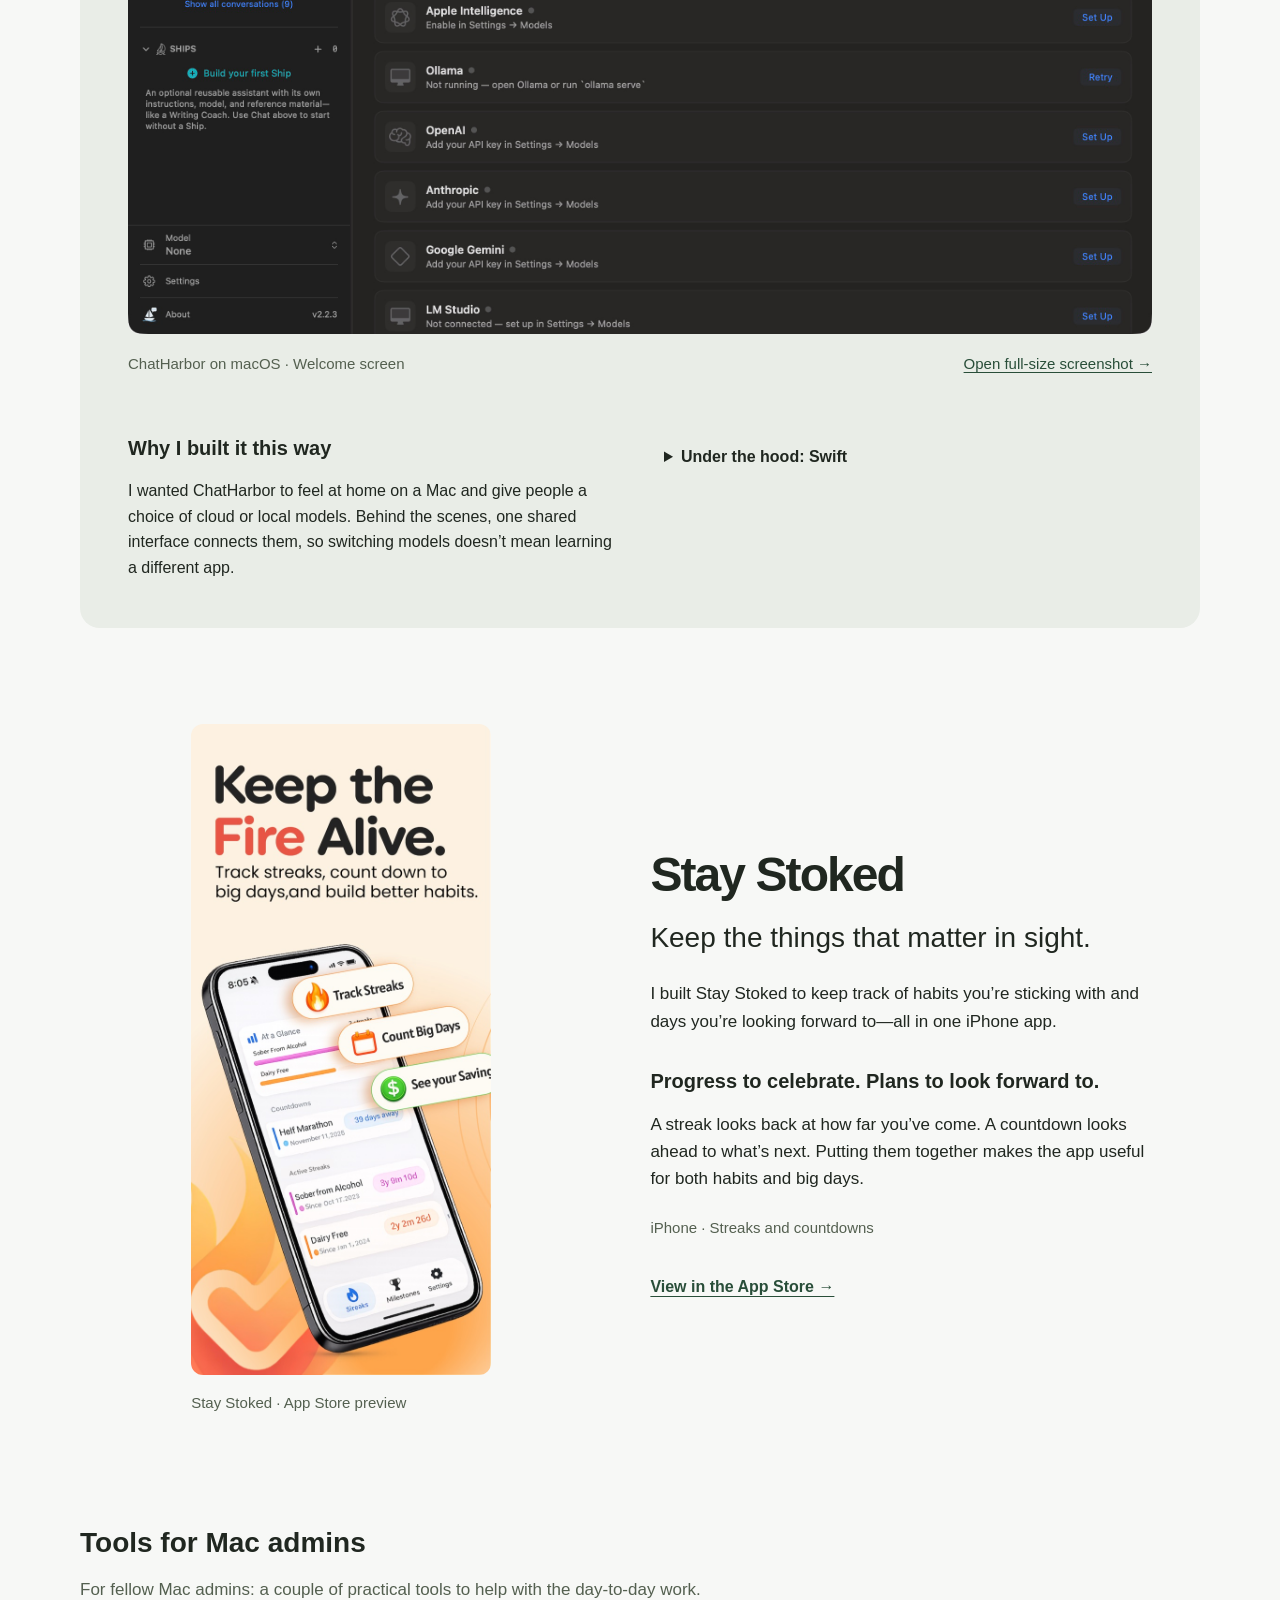
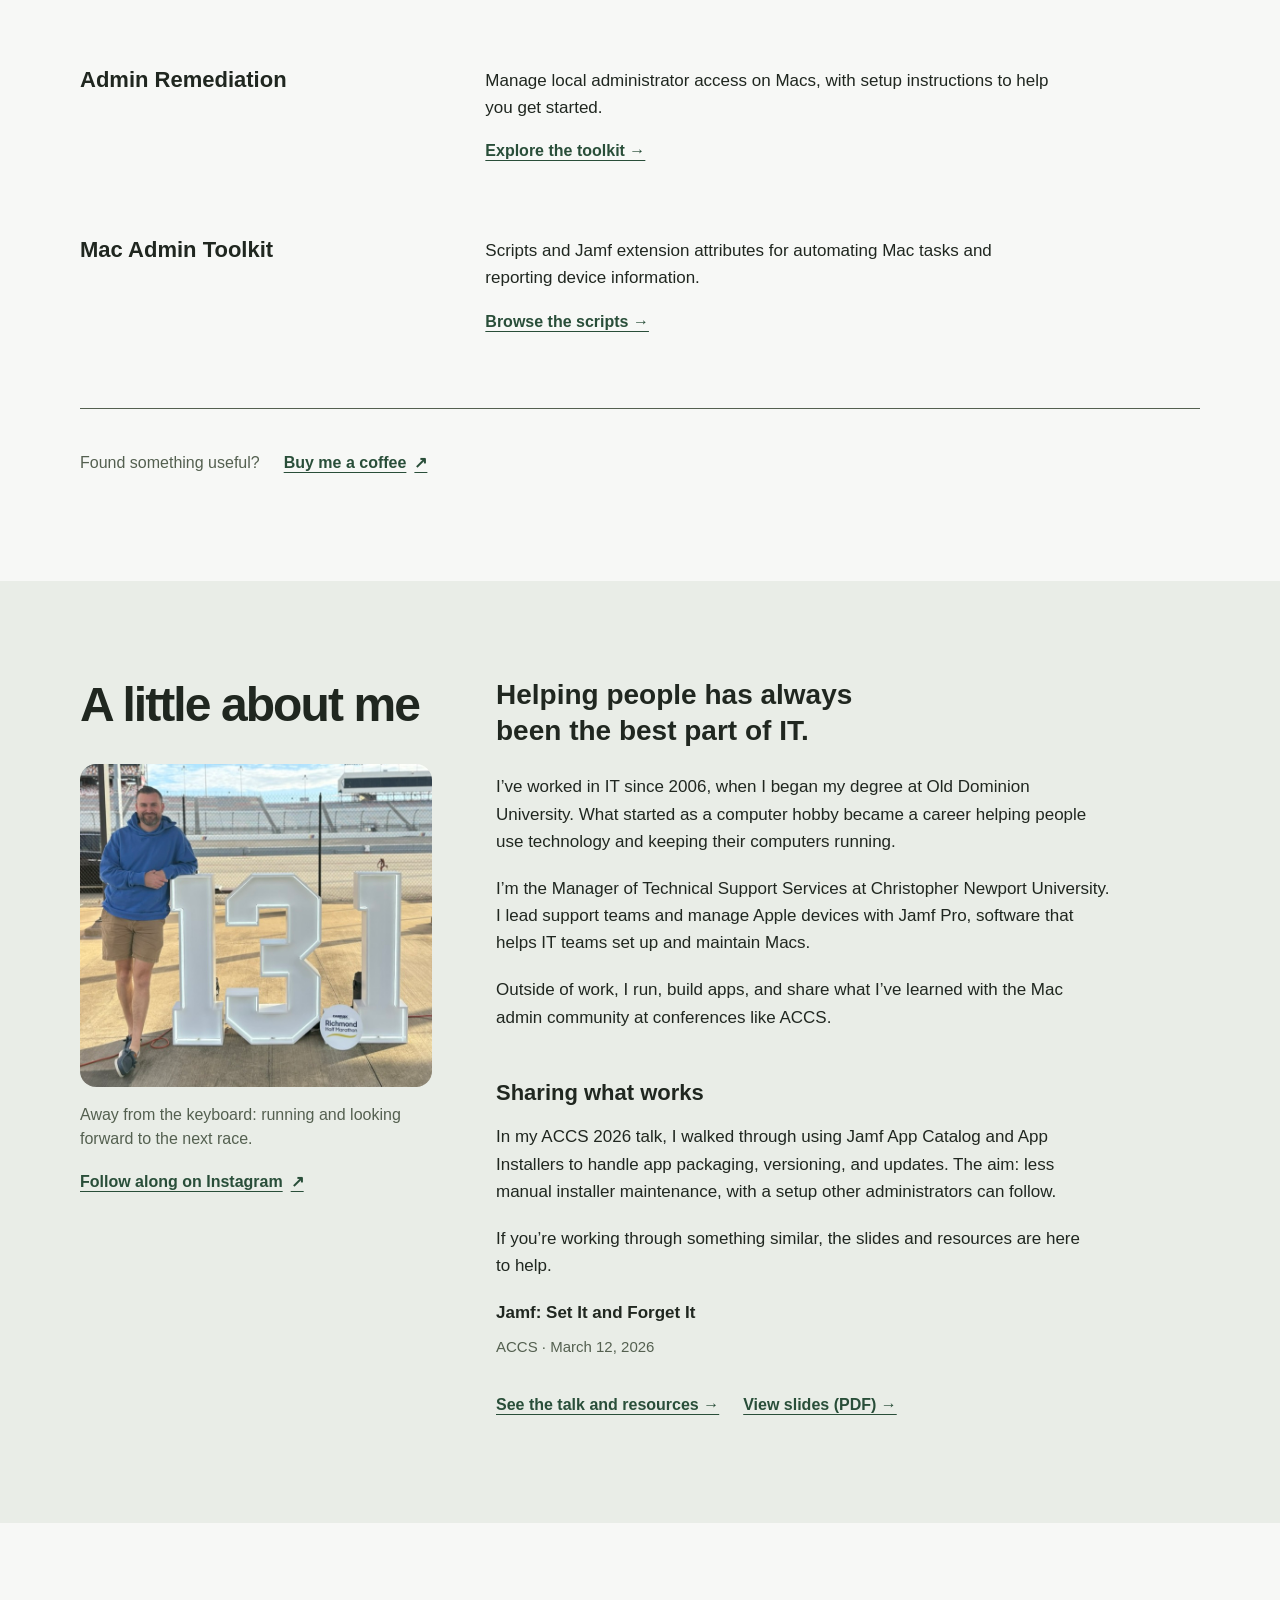
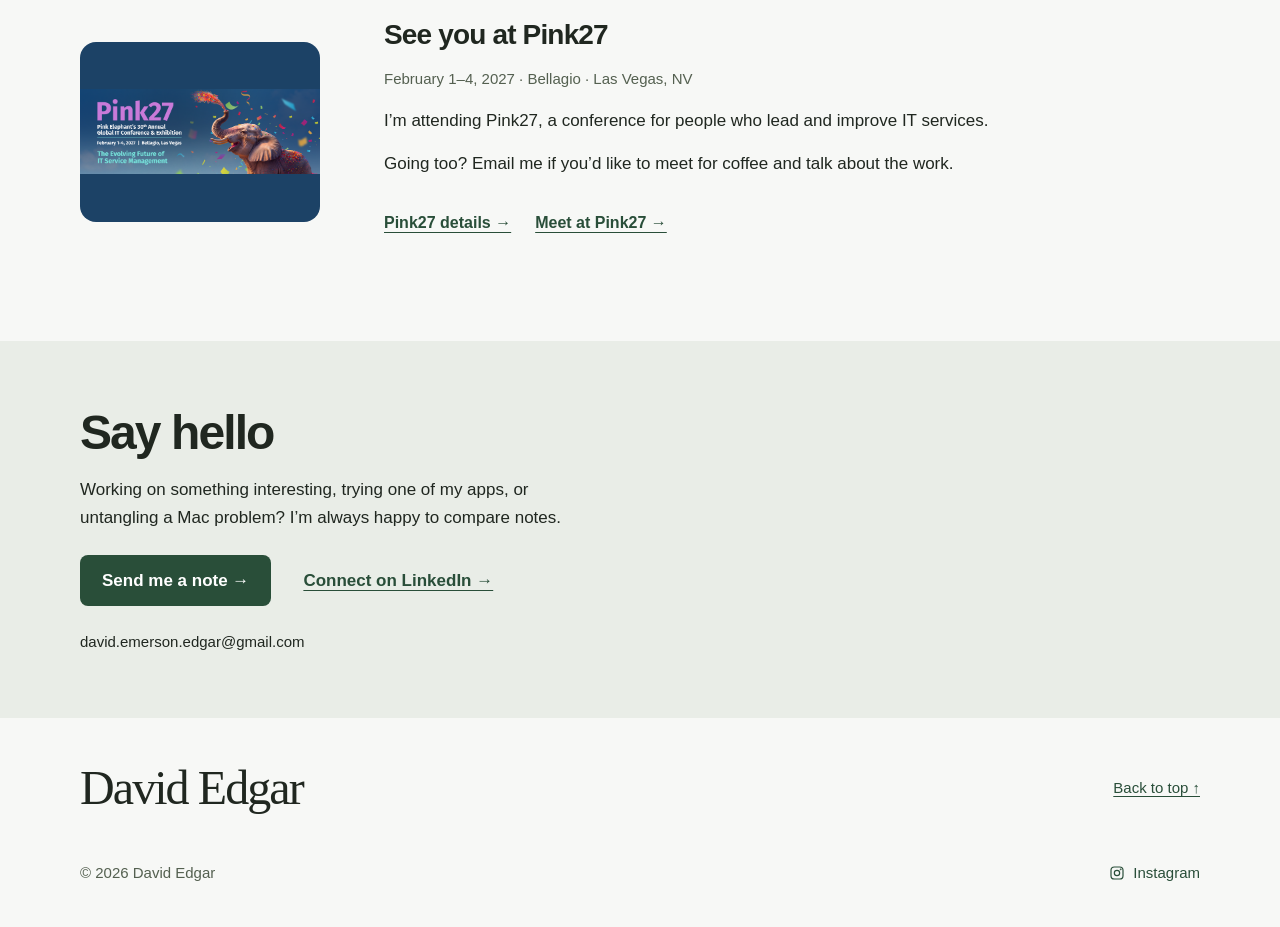
==== commit 707b51cb: "Remove duplicate running section below conference" ====
--- a/docs/index.html
+++ b/docs/index.html
@@ -278,13 +278,6 @@
                 </div>
             </div>
         </article>
-        <div class="announcement-inner">
-            <img src="shamrock-marathon.jpg" alt="David Edgar with a fellow runner after the 2026 Shamrock Marathon" class="announcement-img" width="180" height="180" loading="lazy" decoding="async">
-            <div class="announcement-content">
-                <h3>Away from the keyboard</h3>
-                <p>26.2 miles in the books. Crossed the finish line at the Shamrock Marathon in Virginia Beach, and it felt every bit as good as I hoped it would. Grateful for the experience and already thinking about what's next.</p>
-            </div>
-        </div>
     </div>
 </section>
 
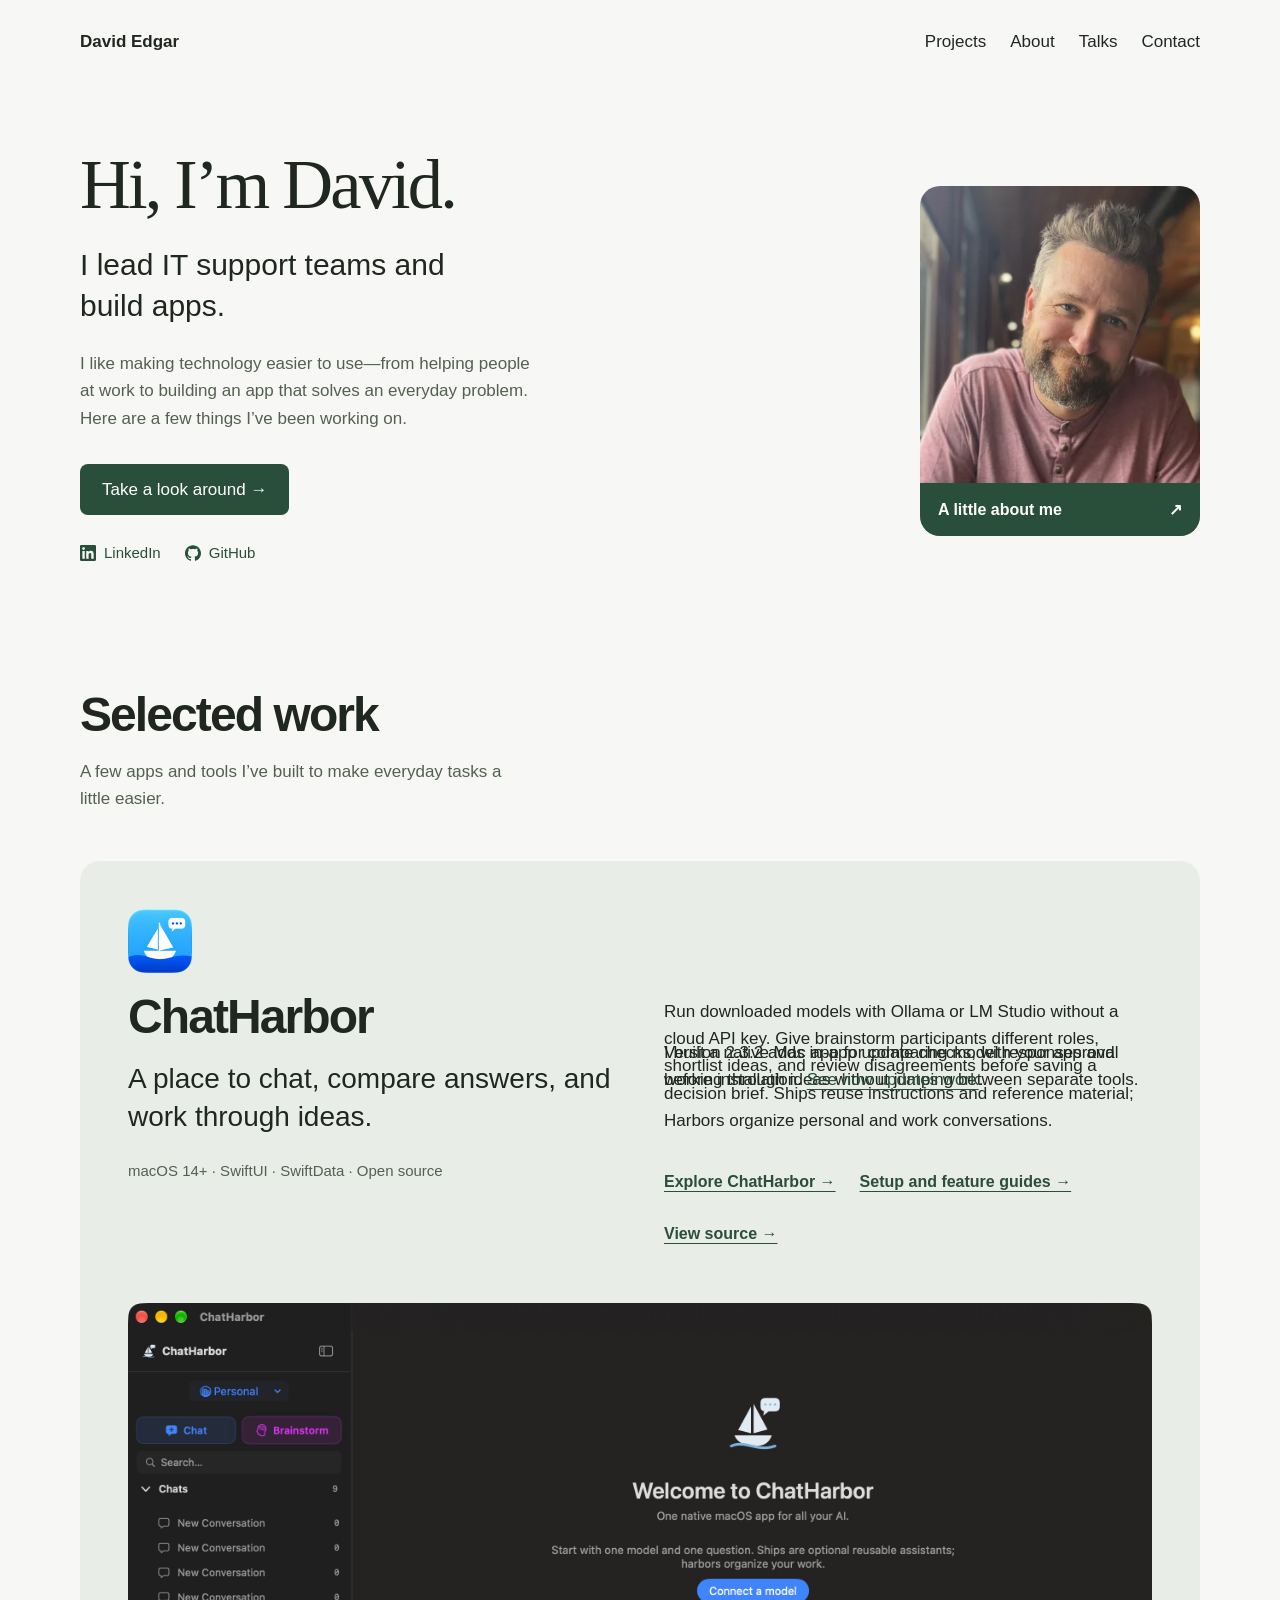
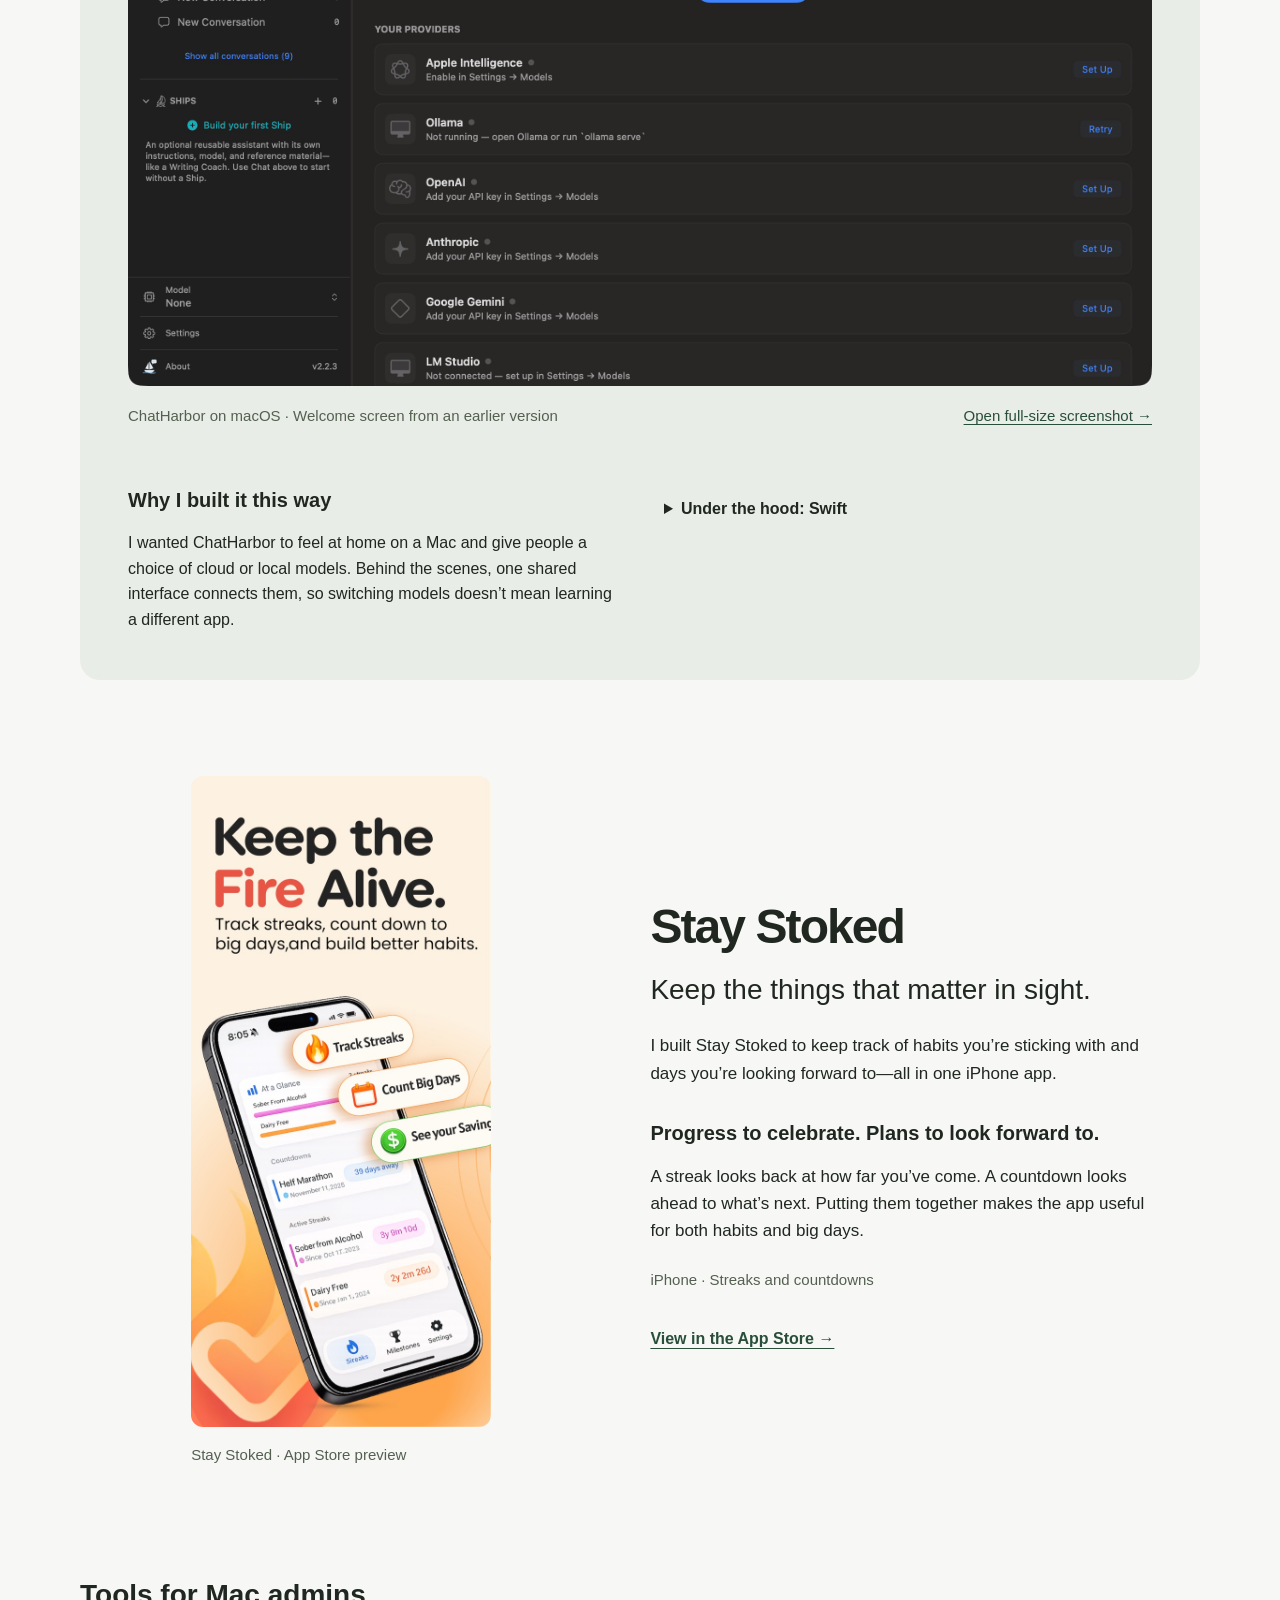
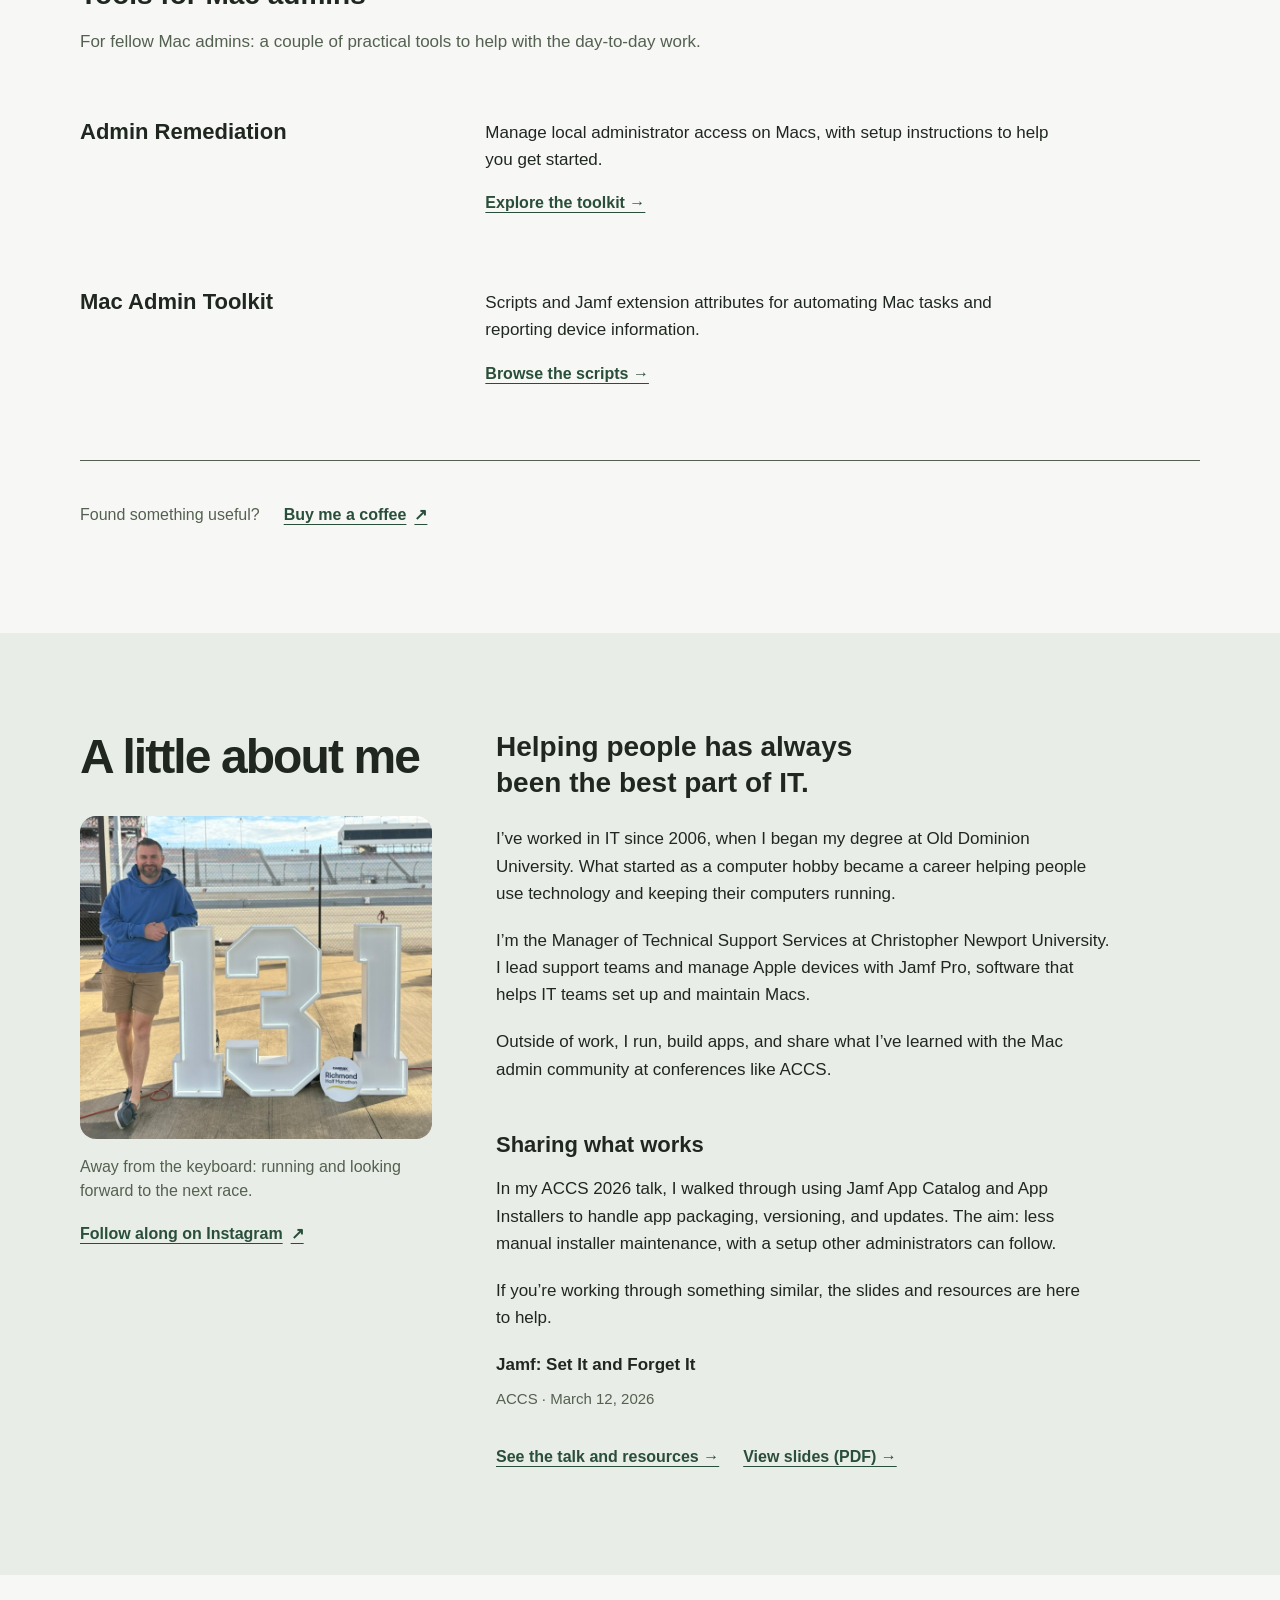
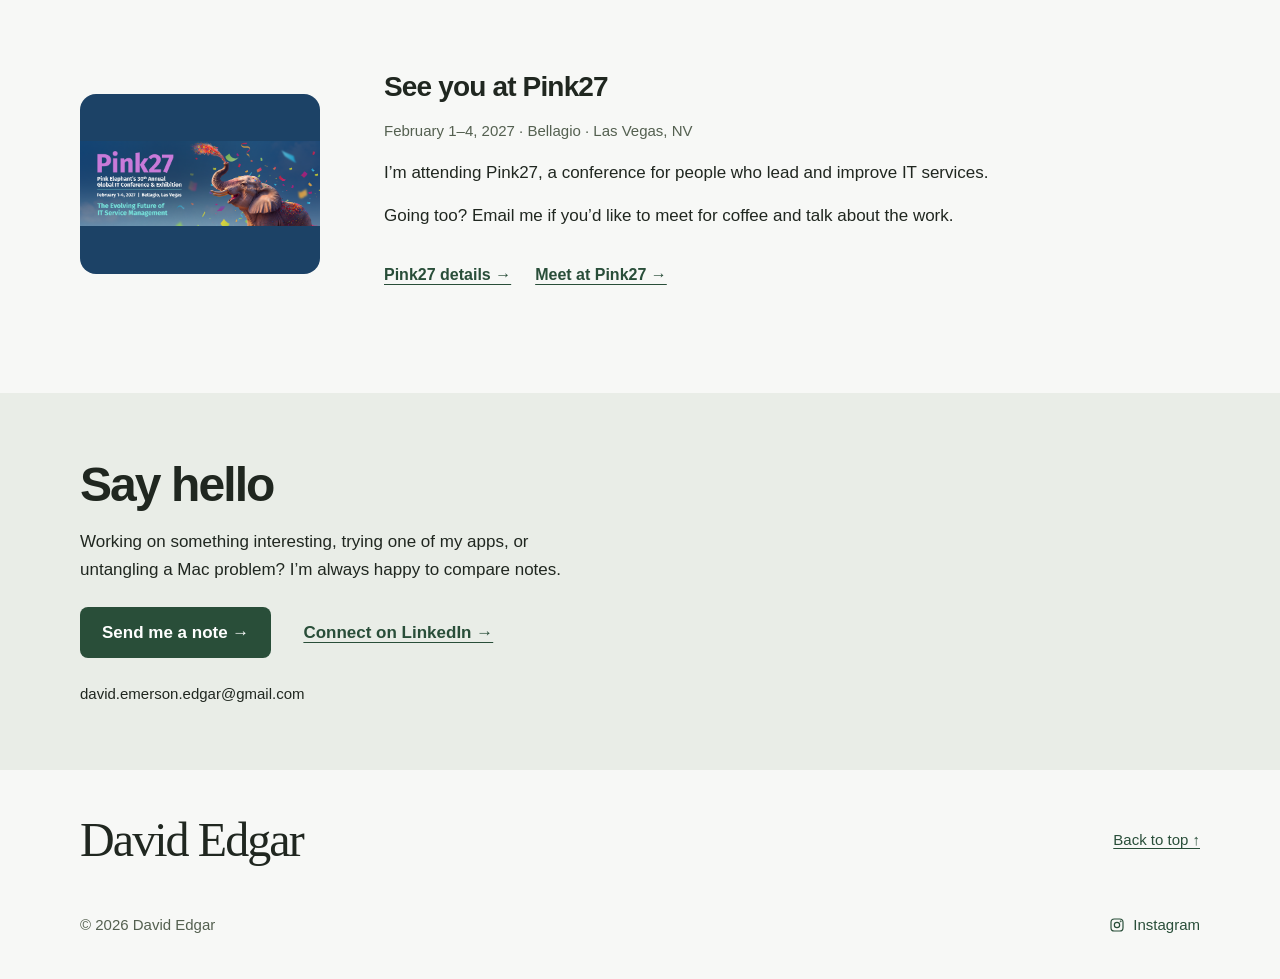
==== commit c1424456: "Refresh ChatHarbor portfolio highlights and guide links" ====
--- a/docs/index.html
+++ b/docs/index.html
@@ -116,7 +116,7 @@
         @media(prefers-reduced-motion:reduce) { html { scroll-behavior:auto; } *,*::before,*::after { transition:none!important; } }
     </style>
     <link rel="stylesheet" href="tokens.css?v=20261018">
-    <link rel="stylesheet" href="portfolio.css?v=20261018-running">
+    <link rel="stylesheet" href="portfolio.css?v=20261018-mobile-photo">
 </head>
 <body>
 <a class="skip-link" href="#main">Skip to content</a>
@@ -169,15 +169,18 @@
                 <h3 id="chatharbor-title">ChatHarbor</h3>
                 <p class="project-lead">A place to chat, compare answers, and work through ideas.</p>
                 <p>I built a native Mac app for comparing model responses and working through ideas without jumping between separate tools.</p>
-                <p class="project-meta">macOS · SwiftUI · SwiftData · Open source</p>
+                <p>Run downloaded models with Ollama or LM Studio without a cloud API key. Give brainstorm participants different roles, shortlist ideas, and review disagreements before saving a decision brief. Ships reuse instructions and reference material; Harbors organize personal and work conversations.</p>
+                <p>Version 2.3.2 adds in-app update checks, with your approval before installation. <a href="https://chatharbor.app/help/#updates">See how updates work</a>.</p>
+                <p class="project-meta">macOS 14+ · SwiftUI · SwiftData · Open source</p>
                 <div class="project-links">
                     <a href="https://chatharbor.app">Explore ChatHarbor &rarr;</a>
+                    <a href="https://chatharbor.app/help/">Setup and feature guides &rarr;</a>
                     <a href="https://github.com/d-edgar/ChatHarbor">View source &rarr;</a>
                 </div>
             </div>
             <figure class="app-screenshot">
                 <img src="chatharbor-screenshot.jpg" alt="ChatHarbor running on macOS, showing its welcome screen, Chat and Brainstorm navigation, and cloud and local model-provider options" width="2400" height="1600" loading="lazy" decoding="async">
-                <figcaption><span>ChatHarbor on macOS · Welcome screen</span><a href="chatharbor-screenshot.jpg">Open full-size screenshot &rarr;</a></figcaption>
+                <figcaption><span>ChatHarbor on macOS · Welcome screen from an earlier version</span><a href="chatharbor-screenshot.jpg">Open full-size screenshot &rarr;</a></figcaption>
             </figure>
             <div class="project-note">
                 <div>
--- a/docs/portfolio.css
+++ b/docs/portfolio.css
@@ -119,7 +119,10 @@
     .hero { padding-top: var(--space-lg); }
     .hero .container { grid-template-columns: minmax(0, 1fr); gap: var(--space-md); }
     .hero-copy { grid-column: 1; grid-row: 2; }
-    .hero-photo { grid-column: 1; grid-row: 1; width: 180px; height: 220px; border-radius: 16px; }
+    .hero-photo { grid-column: 1; grid-row: 1; width: 100%; height: auto; aspect-ratio: auto; border-radius: 16px; }
+    .hero-photo img { height: clamp(220px, 62vw, 340px); object-position: 60% 25%; transform: none; }
+    .hero-photo:hover img { transform: none; }
+    .hero-photo .portrait-caption { position: static; }
     .hero h1 { font-size: clamp(44px, 10vw, 64px); margin-bottom: var(--space-sm); }
     .hero-tagline { font-size: 23px; }
     #macos { padding: var(--space-xl) 0 var(--space-2xl); }
